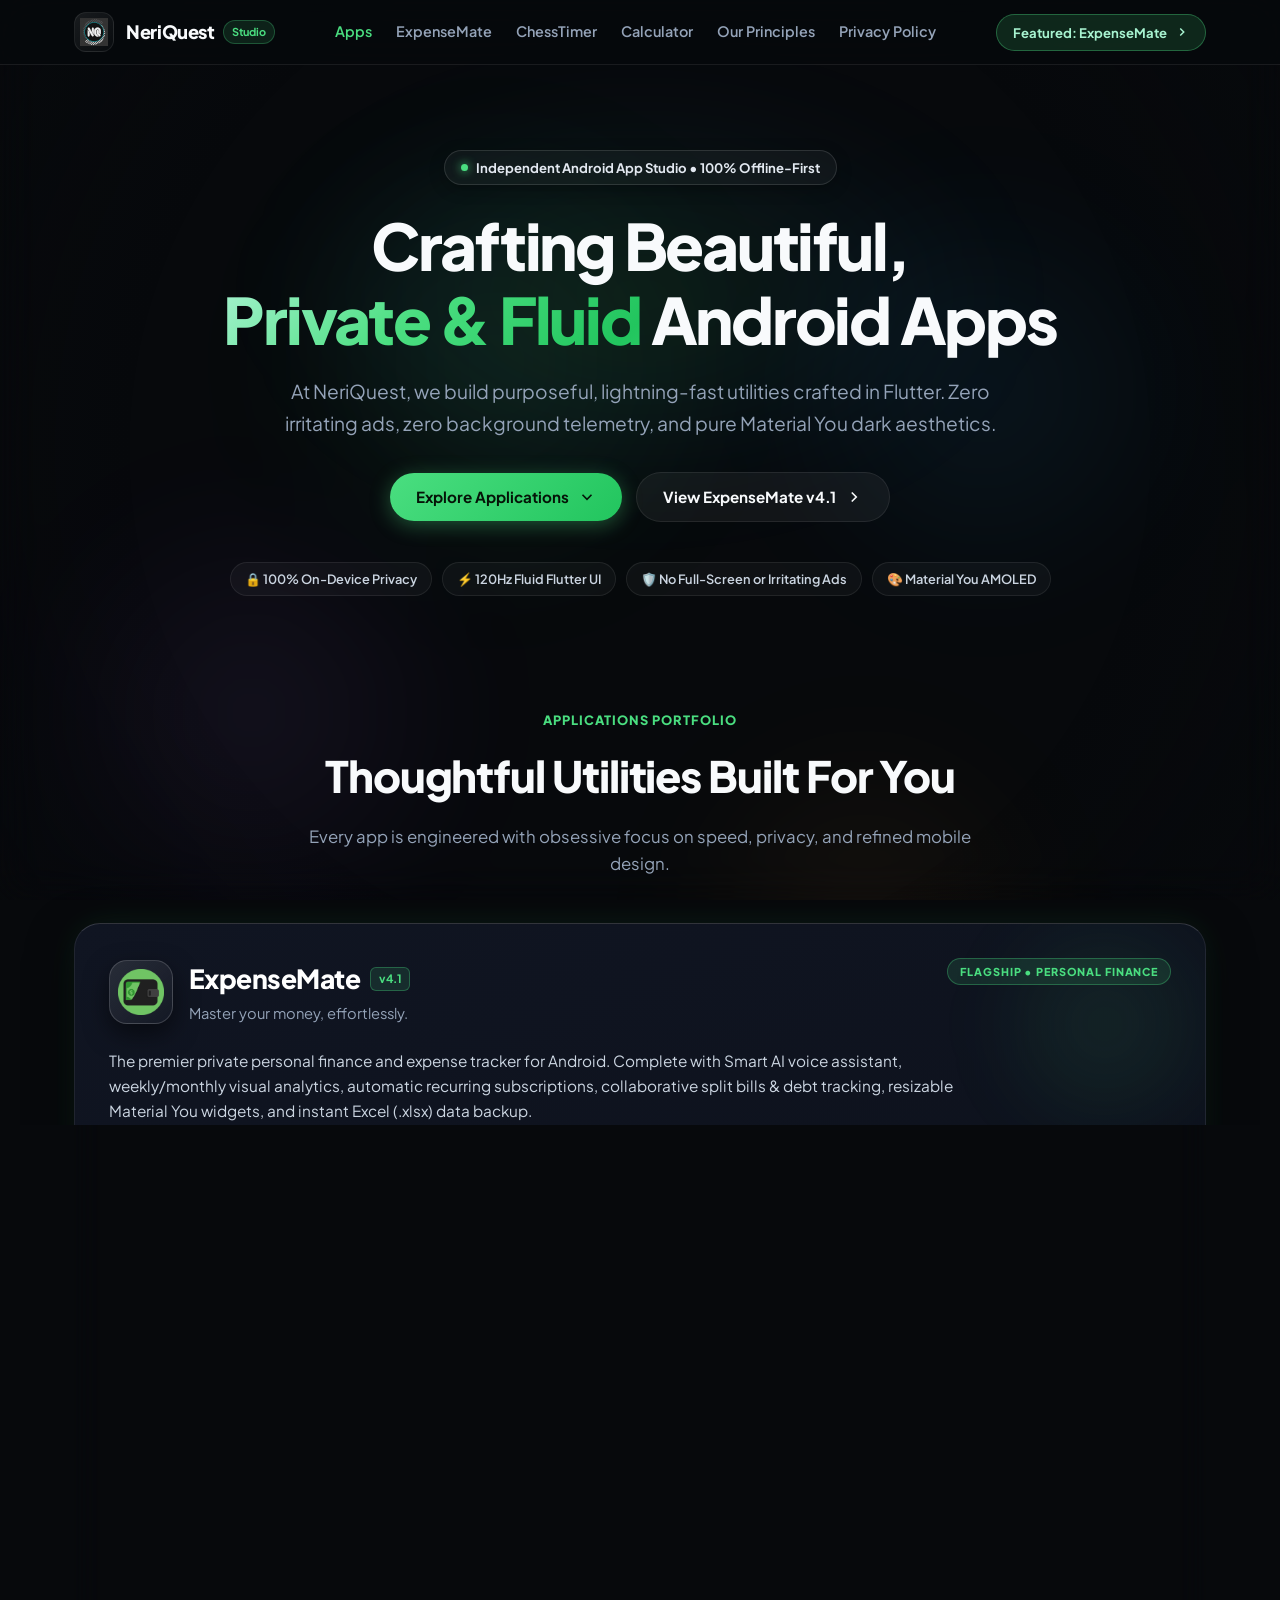
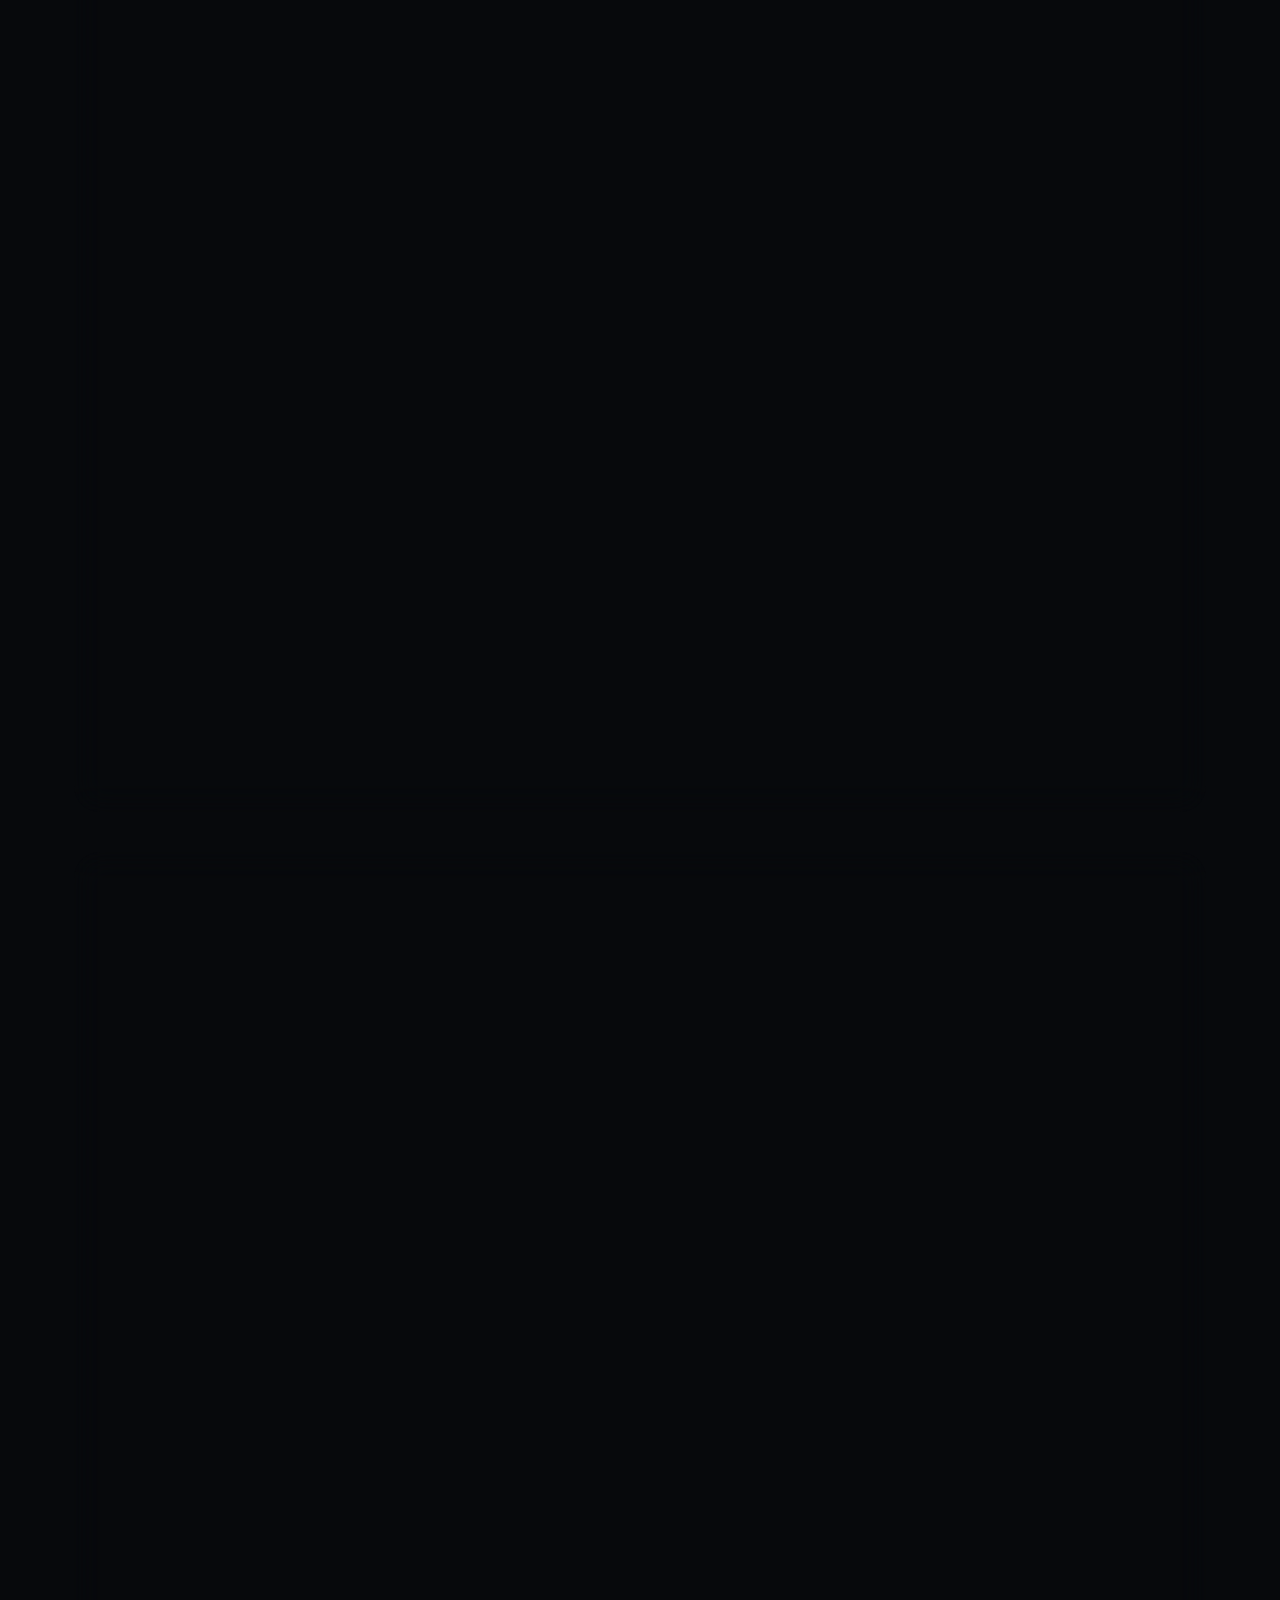
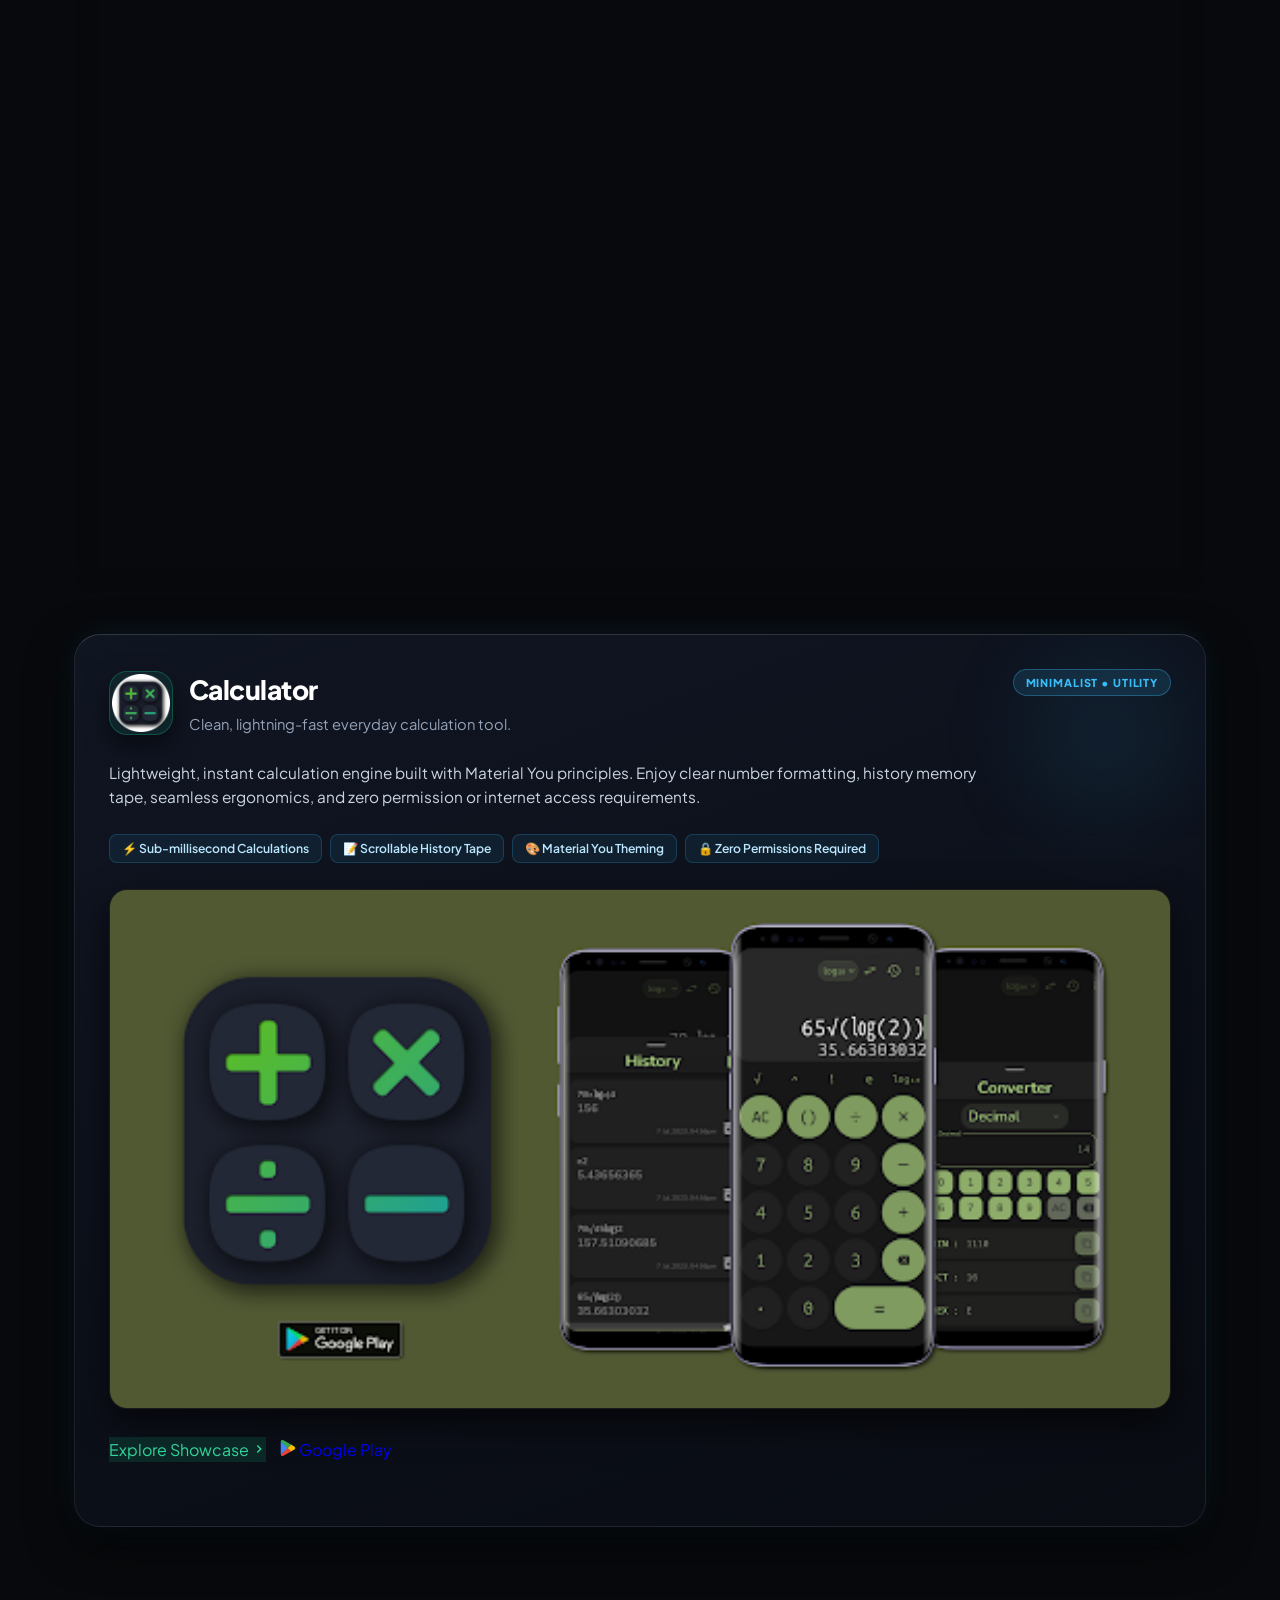
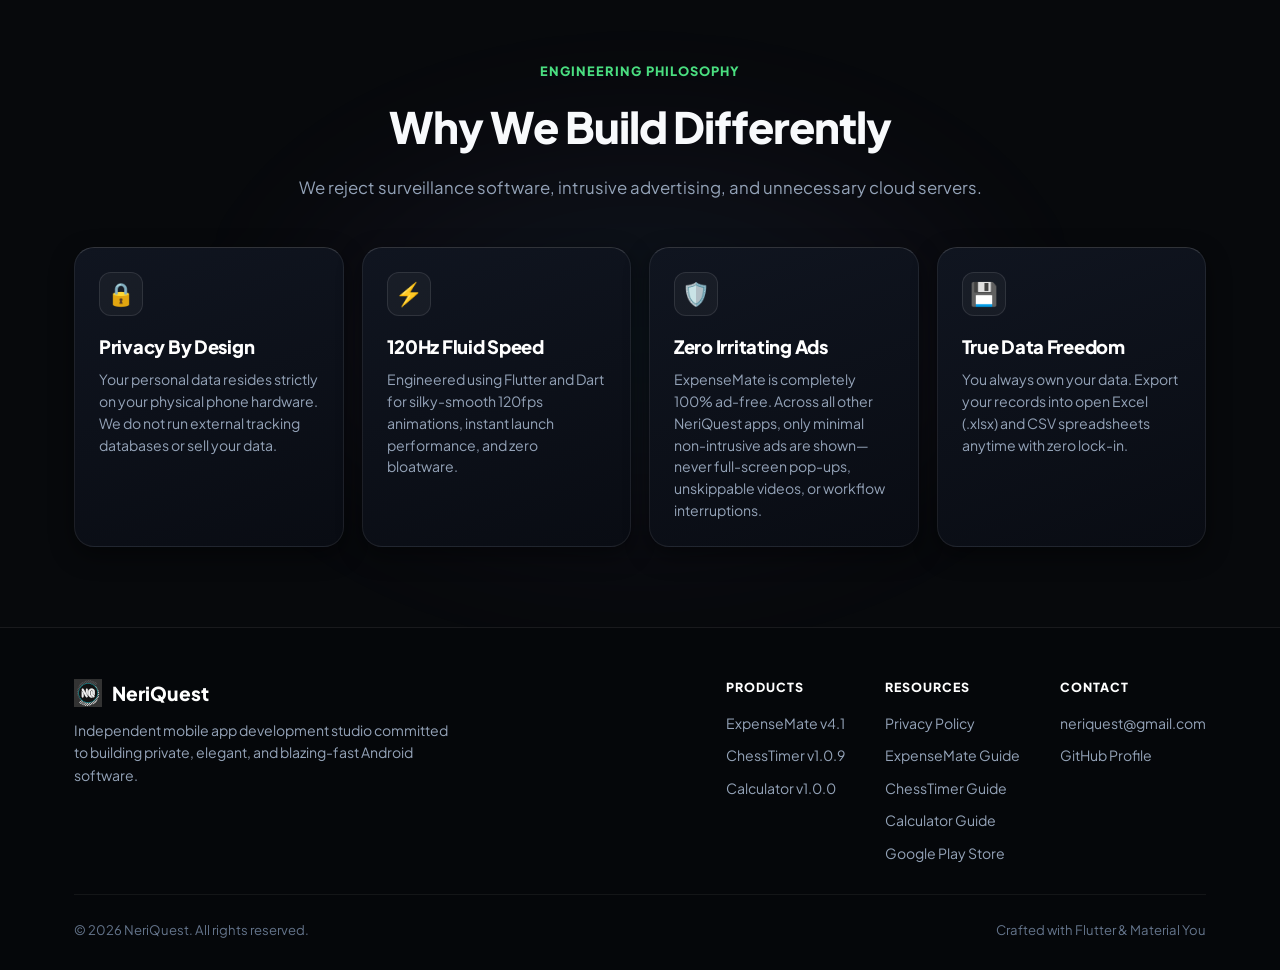
==== index.html @ 48b766af "Add 'How It Started' origin story section with aesthetic hand-drawn scribbles and integrate updated " ====
<!DOCTYPE html>
<html lang="en">
<head>
  <meta charset="UTF-8">
  <meta name="viewport" content="width=device-width, initial-scale=1.0, maximum-scale=5.0, viewport-fit=cover">
  <title>NeriQuest - Crafting Beautiful, Private & Fast Android Apps</title>
  <meta name="description" content="NeriQuest is an independent Android studio creating modern, offline-first, tracker-free utility applications like ExpenseMate and ChessTimer.">
  <link rel="preconnect" href="https://fonts.googleapis.com">
  <link rel="preconnect" href="https://fonts.gstatic.com" crossorigin>
  <link href="https://fonts.googleapis.com/css2?family=Plus+Jakarta+Sans:wght@400;500;600;700;800;900&family=JetBrains+Mono:wght@400;500;600&display=swap" rel="stylesheet">
  <link rel="stylesheet" href="style.css">
  <link rel="icon" type="image/png" href="images/neriquest/logo.png">
</head>
<body>

  <!-- Floating Blurred Frosted Ambient Aurora Glows (Atmospheric Halo System) -->
  <div class="ambient-glow-wrapper" aria-hidden="true">
    <div class="ambient-glow glow-1" id="glowOrb1"></div>
    <div class="ambient-glow glow-2" id="glowOrb2"></div>
    <div class="ambient-glow glow-3" id="glowOrb3"></div>
    <div class="ambient-glow glow-4" id="glowOrb4"></div>
    <!-- Frosted Glass Diffuser Overlay -->
    <div class="ambient-frosted-diffuser"></div>
  </div>

  <!-- Modern Sticky Glass Navbar -->
  <header class="navbar">
    <div class="container nav-container">
      <a href="./" class="brand" title="NeriQuest Home">
        <div class="nav-logo-box">
          <img src="images/neriquest/logo.png" alt="NeriQuest Logo" class="nav-logo">
        </div>
        <div class="brand-info">
          <span class="brand-name">NeriQuest</span>
          <span class="brand-badge">Studio</span>
        </div>
      </a>

      <nav class="nav-links">
        <a href="#apps" class="active">Apps</a>
        <a href="expensemate/">ExpenseMate</a>
        <a href="chesstimer/">ChessTimer</a>
        <a href="calculator/">Calculator</a>
        <a href="#philosophy">Our Principles</a>
        <a href="privacypolicy/">Privacy Policy</a>
      </nav>

      <a href="expensemate/" class="btn-topbar-cta" title="Explore Flagship ExpenseMate">
        <span>Featured: ExpenseMate</span>
        <svg width="14" height="14" viewBox="0 0 24 24" fill="none" stroke="currentColor" stroke-width="2.5"><path d="m9 18 6-6-6-6"/></svg>
      </a>
    </div>
  </header>

  <!-- Hero Section -->
  <main>
    <section class="hero-section">
      <div class="container hero-content">
        <div class="hero-badge">
          <span class="badge-dot"></span>
          <span>Independent Android App Studio • 100% Offline-First</span>
        </div>

        <h1 class="hero-title">
          Crafting Beautiful, <br>
          <span class="gradient-text">Private &amp; Fluid</span> Android Apps
        </h1>

        <p class="hero-subtitle">
          At NeriQuest, we build purposeful, lightning-fast utilities crafted in Flutter. Zero irritating ads, zero background telemetry, and pure Material You dark aesthetics.
        </p>

        <div class="hero-actions">
          <a href="#apps" class="btn btn-primary">
            <span>Explore Applications</span>
            <svg width="18" height="18" viewBox="0 0 24 24" fill="none" stroke="currentColor" stroke-width="2.2"><path d="m6 9 6 6 6-6"/></svg>
          </a>
          <a href="expensemate/" class="btn btn-secondary">
            <span>View ExpenseMate v4.1</span>
            <svg width="18" height="18" viewBox="0 0 24 24" fill="none" stroke="currentColor" stroke-width="2.2"><path d="m9 18 6-6-6-6"/></svg>
          </a>
        </div>

        <div class="hero-chips">
          <span class="hero-chip-item">🔒 100% On-Device Privacy</span>
          <span class="hero-chip-item">⚡ 120Hz Fluid Flutter UI</span>
          <span class="hero-chip-item">🛡️ No Full-Screen or Irritating Ads</span>
          <span class="hero-chip-item">🎨 Material You AMOLED</span>
        </div>
      </div>
    </section>

    <!-- Apps Showcase Section -->
    <section class="apps-section" id="apps">
      <div class="container">
        <div class="section-header">
          <span class="section-tag">Applications Portfolio</span>
          <h2>Thoughtful Utilities Built For You</h2>
          <p>Every app is engineered with obsessive focus on speed, privacy, and refined mobile design.</p>
        </div>

        <div class="apps-grid">

          <!-- 1. ExpenseMate (Flagship App) -->
          <article class="app-card" data-theme="emerald">
            <div class="app-card-glow" aria-hidden="true"></div>

            <div class="app-card-header">
              <div class="app-brand-lockup">
                <div class="app-icon-wrap">
                  <img src="images/expensemate/logo/finalexpensemateRound.png" alt="ExpenseMate Icon" class="app-icon">
                </div>
                <div class="app-title-group">
                  <h3>
                    ExpenseMate
                    <span class="app-version-badge">v4.1</span>
                  </h3>
                  <p class="app-tagline">Master your money, effortlessly.</p>
                </div>
              </div>
              <span class="app-tag-pill">FLAGSHIP • PERSONAL FINANCE</span>
            </div>

            <p class="app-desc">
              The premier private personal finance and expense tracker for Android. Complete with Smart AI voice assistant, weekly/monthly visual analytics, automatic recurring subscriptions, collaborative split bills &amp; debt tracking, resizable Material You widgets, and instant Excel (.xlsx) data backup.
            </p>

            <div class="app-feature-chips">
              <span class="app-feature-chip">⚡ Instant 3s Logging</span>
              <span class="app-feature-chip">📊 Deep Pie &amp; Trend Analytics</span>
              <span class="app-feature-chip">🎯 Monthly Budget Intelligence</span>
              <span class="app-feature-chip">🔄 Auto-Repeat Subscriptions</span>
              <span class="app-feature-chip">👥 Split Bills &amp; Debts</span>
              <span class="app-feature-chip">📱 Home Screen Widgets</span>
              <span class="app-feature-chip">🔒 Biometric Security</span>
              <span class="app-feature-chip">💾 100% Offline Excel Backup</span>
            </div>

            <div class="app-actions">
              <a href="expensemate/" class="btn-card-primary">
                <span>View ExpenseMate Showcase</span>
                <svg width="16" height="16" viewBox="0 0 24 24" fill="none" stroke="currentColor" stroke-width="2.5"><path d="m9 18 6-6-6-6"/></svg>
              </a>

              <a href="https://play.google.com/store/apps/details?id=neriquest.expensemate" target="_blank" rel="noopener noreferrer" class="btn-card-store" title="Get ExpenseMate on Google Play">
                <svg width="18" height="18" viewBox="0 0 466 512" aria-hidden="true">
                  <path fill="#EA4335" d="M199.9 237.8 1.4 470.17c7.22 24.57 30.16 41.81 55.8 41.81 11.16 0 20.93-2.79 29.3-8.37l244.16-139.46L199.9 237.8z"/>
                  <path fill="#FBBC04" d="m433.91 205.1-104.65-60-111.61 110.22 113.01 108.83 104.64-58.6c18.14-9.77 30.7-29.3 30.7-50.23-1.4-20.93-13.95-40.46-32.09-50.22z"/>
                  <path fill="#34A853" d="M199.42 273.45 329.27 145.1 87.9 8.37C79.53 2.79 68.36 0 57.2 0 30.7 0 6.98 18.14 1.4 41.86l198.02 231.59z"/>
                  <path fill="#4285F4" d="M1.39 41.86C0 46.04 0 51.63 0 57.2v397.64c0 5.57 0 9.76 1.4 15.34l216.27-214.86L1.39 41.86z"/>
                </svg>
                <span>Google Play</span>
              </a>
            </div>

            <!-- Banner Showcase -->
            <div class="app-banner-wrap">
              <a href="expensemate/" class="app-banner-frame" title="Click to view ExpenseMate details">
                <img src="images/expensemate/logo/banner.png" srcset="images/expensemate/logo/banner_small.png 1024w, images/expensemate/logo/banner.png 2048w" sizes="(max-width: 768px) 100vw, 1200px" alt="ExpenseMate Overview Banner - Track, Budget, Grow" class="app-banner-img" loading="lazy" width="2048" height="1000">
              </a>
            </div>

            <!-- Horizontal Screenshot Carousel Strip -->
            <div class="screenshots-strip-wrap">
              <div class="screenshots-strip-label">
                <svg width="14" height="14" viewBox="0 0 24 24" fill="none" stroke="currentColor" stroke-width="2"><rect width="18" height="18" x="3" y="3" rx="2"/><path d="m9 9 6 6m0-6-6 6"/></svg>
                <span>In-App Screenshots (Swipe or Scroll horizontally)</span>
              </div>
              <div class="screenshots-scroll-track">
                <div class="screenshot-thumb-frame"><img src="images/expensemate/mockup/1_home.png" alt="ExpenseMate Home Page" title="1. Home Page" class="screenshot-thumb-img" loading="lazy"></div>
                <div class="screenshot-thumb-frame"><img src="images/expensemate/mockup/2_add.png" alt="ExpenseMate Add Page" title="2. Add Page" class="screenshot-thumb-img" loading="lazy"></div>
                <div class="screenshot-thumb-frame"><img src="images/expensemate/mockup/3_stats.png" alt="ExpenseMate Pie Chart" title="3. Pie Chart" class="screenshot-thumb-img" loading="lazy"></div>
                <div class="screenshot-thumb-frame"><img src="images/expensemate/mockup/4_calender.png" alt="ExpenseMate Calendar Expense" title="4. Calendar Expense" class="screenshot-thumb-img" loading="lazy"></div>
                <div class="screenshot-thumb-frame"><img src="images/expensemate/mockup/5_budget.png" alt="ExpenseMate Budget" title="5. Budget" class="screenshot-thumb-img" loading="lazy"></div>
                <div class="screenshot-thumb-frame"><img src="images/expensemate/mockup/6_account.png" alt="ExpenseMate All Account Dashboard" title="6. All Account Dashboard" class="screenshot-thumb-img" loading="lazy"></div>
                <div class="screenshot-thumb-frame"><img src="images/expensemate/mockup/7_friends.png" alt="ExpenseMate Split with Friends" title="7. Split with Friends" class="screenshot-thumb-img" loading="lazy"></div>
                <div class="screenshot-thumb-frame"><img src="images/expensemate/mockup/8_reccuring.png" alt="ExpenseMate Recurring, Trash, Settings Page" title="8. Recurring, Trash, Settings Page" class="screenshot-thumb-img" loading="lazy"></div>
              </div>
            </div>

            <!-- How It Started Origin Story Teaser Link -->
            <div class="origin-story-teaser">
              <a href="expensemate/#origin-story" class="origin-story-link" title="Explore how ExpenseMate started from raw paper wireframes">
                <span class="origin-sparkle">✦</span>
                <span class="origin-tag-text"><strong>How It Started:</strong> From 4:20 AM notes & paper sketches to 120Hz Flutter</span>
                <span class="origin-arrow-icon">→</span>
              </a>
            </div>
          </article>

          <!-- 2. ChessTimer -->
          <article class="app-card" data-theme="amber">
            <div class="app-card-glow" aria-hidden="true"></div>

            <div class="app-card-header">
              <div class="app-brand-lockup">
                <div class="app-icon-wrap" style="background: rgba(245, 158, 11, 0.1); border-color: rgba(245, 158, 11, 0.3); overflow: hidden; padding: 2px;">
                  <img src="images/chesstimer/chessLogo.png" alt="ChessTimer Icon" style="width: 100%; height: 100%; object-fit: cover; border-radius: 12px;">
                </div>
                <div class="app-title-group">
                  <h3>ChessTimer</h3>
                  <p class="app-tagline">Tournament-grade digital chess clock.</p>
                </div>
              </div>
              <span class="app-tag-pill">TOURNAMENT READY • UTILITY</span>
            </div>

            <p class="app-desc">
              A distraction-free, precision chess clock designed for blitz, rapid, classical, and custom games. Features Fischer, Bronstein, and simple delay increment modes, high-contrast AMOLED numbers for sunlit outdoor play, tactile haptic feedback, and pure zero-ad battery efficiency.
            </p>

            <div class="app-feature-chips">
              <span class="app-feature-chip">♟️ Blitz, Bullet &amp; Classical</span>
              <span class="app-feature-chip">⚡ Fischer &amp; Bronstein Delays</span>
              <span class="app-feature-chip">🌙 Battery-Saver Pure AMOLED</span>
              <span class="app-feature-chip">🔔 Tactile Sound &amp; Haptic Pulse</span>
              <span class="app-feature-chip">🛡️ Non-Intrusive • No Full-Screen Interruptions</span>
            </div>

            <div class="app-banner-wrap">
              <div class="app-banner-frame">
                <img src="images/chesstimer/chessTimer_banner.png" alt="ChessTimer Banner" class="app-banner-img" loading="lazy">
              </div>
            </div>

            <!-- Horizontal Screenshot Carousel Strip -->
            <div class="screenshots-strip-wrap">
              <div class="screenshots-strip-label">
                <svg width="14" height="14" viewBox="0 0 24 24" fill="none" stroke="currentColor" stroke-width="2"><rect width="18" height="18" x="3" y="3" rx="2"/></svg>
                <span>Game Screenshots</span>
              </div>
              <div class="screenshots-scroll-track">
                <div class="screenshot-thumb-frame"><img src="images/chesstimer/chessSS1.png" alt="ChessTimer Clock Face" class="screenshot-thumb-img" loading="lazy"></div>
                <div class="screenshot-thumb-frame"><img src="images/chesstimer/chessSS2.png" alt="ChessTimer Time Controls" class="screenshot-thumb-img" loading="lazy"></div>
                <div class="screenshot-thumb-frame"><img src="images/chesstimer/chessSS3.png" alt="ChessTimer Delay Modes" class="screenshot-thumb-img" loading="lazy"></div>
                <div class="screenshot-thumb-frame"><img src="images/chesstimer/chessSS4.png" alt="ChessTimer Game In Progress" class="screenshot-thumb-img" loading="lazy"></div>
                <div class="screenshot-thumb-frame"><img src="images/chesstimer/chessSS5.png" alt="ChessTimer AMOLED Mode" class="screenshot-thumb-img" loading="lazy"></div>
                <div class="screenshot-thumb-frame"><img src="images/chesstimer/chessSS6.png" alt="ChessTimer Settings" class="screenshot-thumb-img" loading="lazy"></div>
                <div class="screenshot-thumb-frame"><img src="images/chesstimer/chessSS7.png" alt="ChessTimer Preset Selection" class="screenshot-thumb-img" loading="lazy"></div>
              </div>
            </div>

            <div class="app-actions" style="margin-top: 1.75rem; display: flex; gap: 0.85rem; flex-wrap: wrap;">
              <a href="chesstimer/" class="btn-store" style="background: rgba(245, 158, 11, 0.15); border-color: rgba(245, 158, 11, 0.4); color: #fbbf24;" title="Explore ChessTimer Interactive Showcase">
                <span>Explore Showcase</span>
                <svg width="14" height="14" viewBox="0 0 24 24" fill="none" stroke="currentColor" stroke-width="2.5"><path d="m9 18 6-6-6-6"/></svg>
              </a>
              <a href="https://play.google.com/store/apps/details?id=neriquest.chesstimer" target="_blank" rel="noopener noreferrer" class="btn-store" title="Get ChessTimer on Google Play">
                <svg width="16" height="16" viewBox="0 0 466 512" fill="currentColor"><path fill="#EA4335" d="M199.9 237.8 1.4 470.17c7.22 24.57 30.16 41.81 55.8 41.81 11.16 0 20.93-2.79 29.3-8.37l244.16-139.46L199.9 237.8z"/><path fill="#FBBC04" d="m433.91 205.1-104.65-60-111.61 110.22 113.01 108.83 104.64-58.6c18.14-9.77 30.7-29.3 30.7-50.23-1.4-20.93-13.95-40.46-32.09-50.22z"/><path fill="#34A853" d="M199.42 273.45 329.27 145.1 87.9 8.37C79.53 2.79 68.36 0 57.2 0 30.7 0 6.98 18.14 1.4 41.86l198.02 231.59z"/><path fill="#4285F4" d="M1.39 41.86C0 46.04 0 51.63 0 57.2v397.64c0 5.57 0 9.76 1.4 15.34l216.27-214.86L1.39 41.86z"/></svg>
                <span>Google Play</span>
              </a>
            </div>
          </article>

          <!-- 3. Calculator -->
          <article class="app-card" data-theme="cyan">
            <div class="app-card-glow" aria-hidden="true"></div>

            <div class="app-card-header">
              <div class="app-brand-lockup">
                <div class="app-icon-wrap" style="background: rgba(16, 185, 129, 0.1); border-color: rgba(16, 185, 129, 0.3); overflow: hidden; padding: 2px;">
                  <img src="images/calculator/calcLogo.png" alt="Calculator Icon" style="width: 100%; height: 100%; object-fit: cover; border-radius: 12px;">
                </div>
                <div class="app-title-group">
                  <h3>Calculator</h3>
                  <p class="app-tagline">Clean, lightning-fast everyday calculation tool.</p>
                </div>
              </div>
              <span class="app-tag-pill">MINIMALIST • UTILITY</span>
            </div>

            <p class="app-desc">
              Lightweight, instant calculation engine built with Material You principles. Enjoy clear number formatting, history memory tape, seamless ergonomics, and zero permission or internet access requirements.
            </p>

            <div class="app-feature-chips">
              <span class="app-feature-chip">⚡ Sub-millisecond Calculations</span>
              <span class="app-feature-chip">📝 Scrollable History Tape</span>
              <span class="app-feature-chip">🎨 Material You Theming</span>
              <span class="app-feature-chip">🔒 Zero Permissions Required</span>
            </div>

            <div class="app-banner-wrap">
              <div class="app-banner-frame">
                <img src="images/calculator/calculator_banner.png" alt="Calculator App Banner" class="app-banner-img" loading="lazy">
              </div>
            </div>

            <div class="app-actions" style="margin-top: 1.75rem; display: flex; gap: 0.85rem; flex-wrap: wrap;">
              <a href="calculator/" class="btn-store" style="background: rgba(16, 185, 129, 0.15); border-color: rgba(16, 185, 129, 0.4); color: #34d399;" title="Explore Calculator Interactive Showcase">
                <span>Explore Showcase</span>
                <svg width="14" height="14" viewBox="0 0 24 24" fill="none" stroke="currentColor" stroke-width="2.5"><path d="m9 18 6-6-6-6"/></svg>
              </a>
              <a href="https://play.google.com/store/apps/details?id=neriquest.calculator" target="_blank" rel="noopener noreferrer" class="btn-store" title="Get Calculator on Google Play">
                <svg width="16" height="16" viewBox="0 0 466 512" fill="currentColor"><path fill="#EA4335" d="M199.9 237.8 1.4 470.17c7.22 24.57 30.16 41.81 55.8 41.81 11.16 0 20.93-2.79 29.3-8.37l244.16-139.46L199.9 237.8z"/><path fill="#FBBC04" d="m433.91 205.1-104.65-60-111.61 110.22 113.01 108.83 104.64-58.6c18.14-9.77 30.7-29.3 30.7-50.23-1.4-20.93-13.95-40.46-32.09-50.22z"/><path fill="#34A853" d="M199.42 273.45 329.27 145.1 87.9 8.37C79.53 2.79 68.36 0 57.2 0 30.7 0 6.98 18.14 1.4 41.86l198.02 231.59z"/><path fill="#4285F4" d="M1.39 41.86C0 46.04 0 51.63 0 57.2v397.64c0 5.57 0 9.76 1.4 15.34l216.27-214.86L1.39 41.86z"/></svg>
                <span>Google Play</span>
              </a>
            </div>
          </article>

        </div>
      </div>
    </section>

    <!-- Studio Philosophy & Engineering Principles -->
    <section class="philosophy-section" id="philosophy">
      <div class="container">
        <div class="section-header">
          <span class="section-tag">Engineering Philosophy</span>
          <h2>Why We Build Differently</h2>
          <p>We reject surveillance software, intrusive advertising, and unnecessary cloud servers.</p>
        </div>

        <div class="philosophy-grid">
          <div class="philosophy-card">
            <div class="philosophy-icon-box">🔒</div>
            <h3>Privacy By Design</h3>
            <p>Your personal data resides strictly on your physical phone hardware. We do not run external tracking databases or sell your data.</p>
          </div>

          <div class="philosophy-card">
            <div class="philosophy-icon-box">⚡</div>
            <h3>120Hz Fluid Speed</h3>
            <p>Engineered using Flutter and Dart for silky-smooth 120fps animations, instant launch performance, and zero bloatware.</p>
          </div>

          <div class="philosophy-card">
            <div class="philosophy-icon-box">🛡️</div>
            <h3>Zero Irritating Ads</h3>
            <p>ExpenseMate is completely 100% ad-free. Across all other NeriQuest apps, only minimal non-intrusive ads are shown—never full-screen pop-ups, unskippable videos, or workflow interruptions.</p>
          </div>

          <div class="philosophy-card">
            <div class="philosophy-icon-box">💾</div>
            <h3>True Data Freedom</h3>
            <p>You always own your data. Export your records into open Excel (.xlsx) and CSV spreadsheets anytime with zero lock-in.</p>
          </div>
        </div>
      </div>
    </section>
  </main>

  <!-- Modern Glassmorphic Footer -->
  <footer class="footer">
    <div class="container">
      <div class="footer-grid">
        <div class="footer-brand-col">
          <div class="footer-brand-title">
            <img src="images/neriquest/logo.png" alt="NeriQuest Logo" style="width: 28px; height: 28px; object-fit: contain;">
            <span>NeriQuest</span>
          </div>
          <p class="footer-desc">
            Independent mobile app development studio committed to building private, elegant, and blazing-fast Android software.
          </p>
        </div>

        <div class="footer-nav-col">
          <div class="footer-links-group">
            <span class="footer-group-title">Products</span>
            <a href="expensemate/">ExpenseMate v4.1</a>
            <a href="chesstimer/">ChessTimer v1.0.9</a>
            <a href="calculator/">Calculator v1.0.0</a>
          </div>

          <div class="footer-links-group">
            <span class="footer-group-title">Resources</span>
            <a href="privacypolicy/">Privacy Policy</a>
            <a href="expensemate/#userguide">ExpenseMate Guide</a>
            <a href="chesstimer/#userguide">ChessTimer Guide</a>
            <a href="calculator/#userguide">Calculator Guide</a>
            <a href="https://play.google.com/store/apps/details?id=neriquest.expensemate" target="_blank" rel="noopener noreferrer">Google Play Store</a>
          </div>

          <div class="footer-links-group">
            <span class="footer-group-title">Contact</span>
            <a href="mailto:neriquest@gmail.com">neriquest@gmail.com</a>
            <a href="https://github.com/NeriQuest" target="_blank" rel="noopener noreferrer">GitHub Profile</a>
          </div>
        </div>
      </div>

      <div class="footer-bottom">
        <span>&copy; 2026 NeriQuest. All rights reserved.</span>
        <span>Crafted with Flutter &amp; Material You</span>
      </div>
    </div>
  </footer>

  <script src="app.js"></script>
</body>
</html>
---- style.css ----
/* ==========================================================================
   NeriQuest Studio - Modern Android Dark Theme Stylesheet
   Crafted with Material You, Glassmorphism & Atmospheric Ambient Lighting
   ========================================================================== */

:root {
  --font-family: 'Plus Jakarta Sans', -apple-system, BlinkMacSystemFont, 'Segoe UI', Roboto, sans-serif;
  --font-mono: 'JetBrains Mono', monospace;

  /* AMOLED Pure Dark Palette */
  --bg-amoled: #07090c;
  --bg-surface: #0c1017;
  --bg-card: #101522;
  --bg-card-hover: #151c2d;
  --border-color: rgba(255, 255, 255, 0.08);
  --border-highlight: rgba(255, 255, 255, 0.16);

  /* Typography */
  --text-main: #f8fafc;
  --text-muted: #94a3b8;
  --text-dim: #64748b;

  /* Thematic Accent Palette */
  --accent-green: #81c784;
  --accent-green-bright: #4ade80;
  --accent-cyan: #38bdf8;
  --accent-purple: #c084fc;
  --accent-amber: #fbbf24;
  --accent-coral: #fb923c;
  --accent-teal: #2dd4bf;

  --radius-sm: 8px;
  --radius-md: 16px;
  --radius-lg: 24px;
  --radius-pill: 999px;

  --transition-fast: 0.18s ease;
  --transition-smooth: 0.3s cubic-bezier(0.16, 1, 0.3, 1);
}

* {
  box-sizing: border-box;
  margin: 0;
  padding: 0;
  -webkit-tap-highlight-color: transparent !important;
}

html {
  scroll-behavior: smooth;
  font-family: var(--font-family);
  background-color: var(--bg-amoled);
  color: var(--text-main);
  line-height: 1.6;
  -webkit-text-size-adjust: 100%;
}

body {
  overflow-x: hidden;
  min-height: 100vh;
  display: flex;
  flex-direction: column;
  position: relative;
  background-color: var(--bg-amoled);
}

/* Interactive elements: disable browser tap-highlight & accidental selection */
a, button, [role="button"], .btn {
  -webkit-tap-highlight-color: transparent !important;
  -webkit-touch-callout: none;
  text-decoration: none;
}

:focus {
  outline: none;
}

:focus-visible {
  outline: 2px solid var(--accent-green-bright);
  outline-offset: 3px;
  border-radius: inherit;
}

.btn:active, .btn-store:active, .btn-cta:active {
  transform: scale(0.96) !important;
  transition: transform 0.12s cubic-bezier(0.4, 0, 0.2, 1);
}

/* ==========================================================================
   Ambient Floating Blurred Frosted Color Glows (Dark Theme Halo System)
   ========================================================================== */
.ambient-glow-wrapper {
  position: fixed;
  top: 0;
  left: 0;
  width: 100vw;
  height: 100vh;
  overflow: hidden;
  pointer-events: none;
  z-index: 0;
}

.ambient-frosted-diffuser {
  position: absolute;
  inset: 0;
  backdrop-filter: blur(20px);
  -webkit-backdrop-filter: blur(20px);
  background: radial-gradient(circle at 50% 50%, transparent 65%, rgba(7, 9, 12, 0.3) 100%);
  pointer-events: none;
  z-index: 1;
}

/* Dynamic Continuous Hue-Shifting Keyframes (Evolving Ambient Aurora Spectrum) */
@keyframes ambientHueShift1 {
  0% {
    filter: blur(55px) hue-rotate(0deg);
  }
  50% {
    filter: blur(66px) hue-rotate(180deg);
  }
  100% {
    filter: blur(55px) hue-rotate(360deg);
  }
}

@keyframes ambientHueShift2 {
  0% {
    filter: blur(58px) hue-rotate(0deg);
  }
  50% {
    filter: blur(48px) hue-rotate(-180deg);
  }
  100% {
    filter: blur(58px) hue-rotate(-360deg);
  }
}

@keyframes ambientHueShift3 {
  0% {
    filter: blur(55px) hue-rotate(45deg);
  }
  50% {
    filter: blur(65px) hue-rotate(225deg);
  }
  100% {
    filter: blur(55px) hue-rotate(405deg);
  }
}

@keyframes ambientHueShift4 {
  0% {
    filter: blur(60px) hue-rotate(-30deg);
  }
  50% {
    filter: blur(50px) hue-rotate(150deg);
  }
  100% {
    filter: blur(60px) hue-rotate(330deg);
  }
}

.ambient-glow {
  position: absolute;
  border-radius: 50%;
  pointer-events: none;
  filter: blur(55px);
  opacity: 0.52;
  will-change: transform, filter;
}

/* Glow 1: Continuous Morphing Emerald / Cyan / Violet / Amber */
.glow-1 {
  top: 4%;
  left: 10%;
  width: 520px;
  height: 520px;
  background: radial-gradient(circle, rgba(74, 222, 128, 0.18) 0%, rgba(34, 197, 94, 0.08) 42%, transparent 70%);
  animation: ambientHueShift1 20s linear infinite;
}

/* Glow 2: Continuous Morphing Sky Cyan / Deep Indigo / Coral */
.glow-2 {
  top: 32%;
  right: 6%;
  width: 480px;
  height: 480px;
  background: radial-gradient(circle, rgba(56, 189, 248, 0.16) 0%, rgba(14, 165, 233, 0.07) 42%, transparent 70%);
  animation: ambientHueShift2 26s linear infinite;
}

/* Glow 3: Continuous Morphing Lavender Violet / Rose / Emerald */
.glow-3 {
  bottom: 10%;
  left: 8%;
  width: 520px;
  height: 520px;
  background: radial-gradient(circle, rgba(192, 132, 252, 0.16) 0%, rgba(168, 85, 247, 0.06) 42%, transparent 70%);
  animation: ambientHueShift3 24s linear infinite;
}

/* Glow 4: Continuous Morphing Warm Amber / Magenta / Teal */
.glow-4 {
  top: 60%;
  left: 42%;
  width: 460px;
  height: 460px;
  background: radial-gradient(circle, rgba(251, 146, 60, 0.14) 0%, rgba(245, 158, 11, 0.05) 42%, transparent 70%);
  animation: ambientHueShift4 30s linear infinite;
}

.container {
  width: 100%;
  max-width: 1180px;
  margin: 0 auto;
  padding: 0 24px;
  position: relative;
  z-index: 1;
}

/* ==========================================================================
   Navigation Bar
   ========================================================================== */
.navbar {
  position: sticky;
  top: 0;
  z-index: 100;
  backdrop-filter: blur(20px);
  -webkit-backdrop-filter: blur(20px);
  background: rgba(7, 9, 12, 0.84);
  border-bottom: 1px solid var(--border-color);
  padding: 12px 0;
}

.nav-container {
  display: flex;
  align-items: center;
  justify-content: space-between;
}

.brand {
  display: flex;
  align-items: center;
  gap: 12px;
  color: var(--text-main);
}

.nav-logo-box {
  width: 40px;
  height: 40px;
  border-radius: 12px;
  background: linear-gradient(135deg, rgba(255, 255, 255, 0.08), rgba(255, 255, 255, 0.02));
  border: 1px solid var(--border-color);
  display: flex;
  align-items: center;
  justify-content: center;
  padding: 5px;
}

.nav-logo {
  width: 100%;
  height: 100%;
  object-fit: contain;
}

.brand-info {
  display: flex;
  align-items: center;
  gap: 8px;
}

.brand-name {
  font-weight: 800;
  font-size: 1.15rem;
  letter-spacing: -0.02em;
}

.brand-badge {
  font-size: 0.68rem;
  color: var(--accent-green-bright);
  background: rgba(74, 222, 128, 0.12);
  border: 1px solid rgba(74, 222, 128, 0.28);
  padding: 2px 8px;
  border-radius: var(--radius-pill);
  font-weight: 700;
}

.nav-links {
  display: flex;
  align-items: center;
  gap: 24px;
}

.nav-links a {
  color: var(--text-muted);
  font-size: 0.9rem;
  font-weight: 600;
  transition: color var(--transition-fast);
}

.nav-links a:hover {
  color: #fff;
}

.nav-links a.active {
  color: var(--accent-green-bright);
}

.btn-topbar-cta {
  display: inline-flex;
  align-items: center;
  gap: 8px;
  background: rgba(74, 222, 128, 0.14);
  color: #a7f3d0;
  border: 1px solid rgba(74, 222, 128, 0.35);
  padding: 7px 16px;
  border-radius: var(--radius-pill);
  font-size: 0.82rem;
  font-weight: 700;
  transition: all var(--transition-fast);
}

.btn-topbar-cta:hover {
  background: var(--accent-green-bright);
  color: #051408;
  border-color: var(--accent-green-bright);
  box-shadow: 0 4px 18px rgba(74, 222, 128, 0.35);
}

/* ==========================================================================
   Hero Section
   ========================================================================== */
.hero-section {
  position: relative;
  padding: 85px 0 60px;
  text-align: center;
}

.hero-section::before {
  content: '';
  position: absolute;
  top: 5%;
  left: 50%;
  transform: translateX(-50%);
  width: 720px;
  height: 400px;
  border-radius: 50%;
  background: radial-gradient(ellipse at center, rgba(74, 222, 128, 0.10) 0%, rgba(56, 189, 248, 0.04) 50%, transparent 75%);
  filter: blur(48px);
  pointer-events: none;
  z-index: 0;
}

.hero-badge {
  display: inline-flex;
  align-items: center;
  gap: 8px;
  background: rgba(255, 255, 255, 0.04);
  border: 1px solid rgba(255, 255, 255, 0.12);
  padding: 6px 16px;
  border-radius: var(--radius-pill);
  font-size: 0.82rem;
  font-weight: 700;
  color: #e2e8f0;
  margin-bottom: 24px;
  box-shadow: 0 4px 15px rgba(0, 0, 0, 0.3);
}

.badge-dot {
  width: 7px;
  height: 7px;
  background: var(--accent-green-bright);
  border-radius: 50%;
  box-shadow: 0 0 10px var(--accent-green-bright);
}

.hero-title {
  font-size: clamp(2.3rem, 5.5vw, 4rem);
  font-weight: 900;
  line-height: 1.15;
  letter-spacing: -0.035em;
  max-width: 860px;
  margin: 0 auto 20px;
}

.gradient-text {
  background: linear-gradient(135deg, #a7f3d0 0%, #4ade80 25%, #22c55e 50%, #4ade80 75%, #a7f3d0 100%);
  background-size: 200% auto;
  -webkit-background-clip: text;
  -webkit-text-fill-color: transparent;
  animation: textShine 6s linear infinite;
}

@keyframes textShine {
  0% { background-position: 0% 50%; }
  50% { background-position: 100% 50%; }
  100% { background-position: 0% 50%; }
}

.hero-subtitle {
  font-size: clamp(1rem, 2vw, 1.2rem);
  color: var(--text-muted);
  max-width: 720px;
  margin: 0 auto 32px;
  line-height: 1.65;
}

.hero-actions {
  display: flex;
  align-items: center;
  justify-content: center;
  gap: 14px;
  flex-wrap: wrap;
  margin-bottom: 40px;
}

.btn {
  display: inline-flex;
  align-items: center;
  justify-content: center;
  gap: 9px;
  padding: 12px 26px;
  border-radius: var(--radius-pill);
  font-size: 0.95rem;
  font-weight: 700;
  cursor: pointer;
  transition: all var(--transition-fast);
}

.btn-primary {
  background: linear-gradient(135deg, #4ade80 0%, #22c55e 100%);
  color: #051408;
  box-shadow: 0 4px 20px rgba(74, 222, 128, 0.35);
}

.btn-primary:hover {
  transform: translateY(-2px);
  box-shadow: 0 8px 28px rgba(74, 222, 128, 0.5);
}

.btn-secondary {
  background: rgba(255, 255, 255, 0.05);
  color: var(--text-main);
  border: 1px solid var(--border-color);
}

.btn-secondary:hover {
  background: rgba(255, 255, 255, 0.1);
  border-color: rgba(255, 255, 255, 0.2);
  transform: translateY(-2px);
}

/* Hero Chips */
.hero-chips {
  display: flex;
  align-items: center;
  justify-content: center;
  gap: 10px;
  flex-wrap: wrap;
}

.hero-chip-item {
  display: inline-flex;
  align-items: center;
  gap: 7px;
  padding: 6px 14px;
  border-radius: var(--radius-pill);
  background: rgba(255, 255, 255, 0.035);
  border: 1px solid rgba(255, 255, 255, 0.08);
  font-size: 0.8rem;
  font-weight: 600;
  color: #cbd5e1;
}

/* ==========================================================================
   Section Headers
   ========================================================================== */
.section-header {
  text-align: center;
  max-width: 700px;
  margin: 0 auto 45px;
}

.section-tag {
  display: inline-block;
  font-size: 0.8rem;
  font-weight: 800;
  text-transform: uppercase;
  letter-spacing: 0.08em;
  color: var(--accent-green-bright);
  margin-bottom: 10px;
}

.section-header h2 {
  font-size: clamp(1.8rem, 3.8vw, 2.7rem);
  font-weight: 900;
  letter-spacing: -0.025em;
  margin-bottom: 14px;
}

.section-header p {
  color: var(--text-muted);
  font-size: clamp(0.95rem, 2vw, 1.05rem);
  line-height: 1.6;
}

/* ==========================================================================
   Apps Showcase Section
   ========================================================================== */
.apps-section {
  padding: 50px 0 80px;
  position: relative;
}

.apps-grid {
  display: flex;
  flex-direction: column;
  gap: 40px;
}

/* App Showcase Card */
.app-card {
  position: relative;
  background: linear-gradient(160deg, #101522 0%, #090c13 100%);
  border: 1px solid rgba(255, 255, 255, 0.08);
  border-top: 1px solid rgba(255, 255, 255, 0.16);
  border-radius: 26px;
  padding: 34px;
  backdrop-filter: blur(16px);
  -webkit-backdrop-filter: blur(16px);
  box-shadow: 0 16px 45px rgba(0, 0, 0, 0.6), 0 0 35px -8px var(--card-glow, transparent);
  overflow: hidden;
  transition: transform 0.35s cubic-bezier(0.16, 1, 0.3, 1), box-shadow 0.35s ease, border-color 0.35s ease;
}

.app-card:hover {
  transform: translateY(-4px);
  border-color: var(--card-accent-border, rgba(255, 255, 255, 0.22));
  box-shadow: 0 24px 60px rgba(0, 0, 0, 0.75), 0 0 45px -5px var(--card-glow, rgba(74, 222, 128, 0.25));
}

.app-card[data-theme="emerald"] {
  --card-accent: #4ade80;
  --card-accent-bg: rgba(74, 222, 128, 0.12);
  --card-accent-border: rgba(74, 222, 128, 0.32);
  --card-glow: rgba(74, 222, 128, 0.18);
  --card-chip-bg: rgba(74, 222, 128, 0.08);
  --card-chip-border: rgba(74, 222, 128, 0.20);
  --card-chip-color: #bbf7d0;
}

.app-card[data-theme="amber"] {
  --card-accent: #fbbf24;
  --card-accent-bg: rgba(251, 191, 36, 0.12);
  --card-accent-border: rgba(251, 191, 36, 0.32);
  --card-glow: rgba(251, 191, 36, 0.18);
  --card-chip-bg: rgba(251, 191, 36, 0.08);
  --card-chip-border: rgba(251, 191, 36, 0.20);
  --card-chip-color: #fef08a;
}

.app-card[data-theme="cyan"] {
  --card-accent: #38bdf8;
  --card-accent-bg: rgba(56, 189, 248, 0.12);
  --card-accent-border: rgba(56, 189, 248, 0.32);
  --card-glow: rgba(56, 189, 248, 0.18);
  --card-chip-bg: rgba(56, 189, 248, 0.08);
  --card-chip-border: rgba(56, 189, 248, 0.20);
  --card-chip-color: #bae6fd;
}

/* Subtle corner halo behind the card */
.app-card-glow {
  position: absolute;
  top: -30px;
  right: -30px;
  width: 260px;
  height: 260px;
  border-radius: 50%;
  background: radial-gradient(circle, var(--card-glow, rgba(74, 222, 128, 0.18)) 0%, transparent 70%);
  filter: blur(40px);
  opacity: 0.65;
  pointer-events: none;
  transition: opacity 0.35s ease, transform 0.35s ease;
  z-index: 0;
}

.app-card:hover .app-card-glow {
  opacity: 0.95;
  transform: scale(1.15);
}

.app-card-header {
  display: flex;
  justify-content: space-between;
  align-items: flex-start;
  margin-bottom: 24px;
  position: relative;
  z-index: 1;
  flex-wrap: wrap;
  gap: 16px;
}

.app-brand-lockup {
  display: flex;
  align-items: center;
  gap: 16px;
}

.app-icon-wrap {
  width: 64px;
  height: 64px;
  border-radius: 18px;
  background: linear-gradient(135deg, rgba(255, 255, 255, 0.1), rgba(255, 255, 255, 0.02));
  border: 1px solid var(--border-highlight);
  display: flex;
  align-items: center;
  justify-content: center;
  padding: 8px;
  box-shadow: 0 10px 24px rgba(0, 0, 0, 0.5);
}

.app-icon {
  width: 100%;
  height: 100%;
  object-fit: contain;
}

.app-title-group h3 {
  font-size: 1.65rem;
  font-weight: 800;
  letter-spacing: -0.02em;
  color: #fff;
  display: flex;
  align-items: center;
  gap: 10px;
}

.app-version-badge {
  font-size: 0.72rem;
  color: var(--card-accent, #4ade80);
  background: var(--card-accent-bg, rgba(74, 222, 128, 0.12));
  border: 1px solid var(--card-accent-border, rgba(74, 222, 128, 0.3));
  padding: 2px 8px;
  border-radius: 6px;
  font-weight: 700;
}

.app-tagline {
  font-size: 0.92rem;
  color: var(--text-muted);
  margin-top: 2px;
}

.app-tag-pill {
  font-size: 0.68rem;
  font-weight: 800;
  letter-spacing: 0.08em;
  color: var(--card-accent, #4ade80);
  background: var(--card-accent-bg, rgba(74, 222, 128, 0.12));
  border: 1px solid var(--card-accent-border, rgba(74, 222, 128, 0.28));
  padding: 4px 12px;
  border-radius: var(--radius-pill);
}

.app-desc {
  font-size: 0.96rem;
  color: #cbd5e1;
  line-height: 1.6;
  margin-bottom: 24px;
  position: relative;
  z-index: 1;
  max-width: 900px;
}

.app-feature-chips {
  display: flex;
  align-items: center;
  gap: 8px;
  flex-wrap: wrap;
  margin-bottom: 26px;
  position: relative;
  z-index: 1;
}

.app-feature-chip {
  font-size: 0.76rem;
  font-weight: 600;
  color: var(--card-chip-color, #cbd5e1);
  background: var(--card-chip-bg, rgba(255, 255, 255, 0.04));
  border: 1px solid var(--card-chip-border, rgba(255, 255, 255, 0.08));
  padding: 4px 12px;
  border-radius: 8px;
  white-space: nowrap;
  transition: all var(--transition-fast);
}

.app-card:hover .app-feature-chip {
  background: var(--card-accent-bg, rgba(255, 255, 255, 0.08));
  border-color: var(--card-accent-border, rgba(255, 255, 255, 0.16));
  color: #fff;
}

.app-actions {
  display: flex;
  align-items: center;
  gap: 12px;
  flex-wrap: wrap;
  margin-bottom: 30px;
  position: relative;
  z-index: 1;
}

.btn-card-primary {
  display: inline-flex;
  align-items: center;
  gap: 8px;
  background: linear-gradient(135deg, #4ade80 0%, #22c55e 100%);
  color: #051408;
  padding: 10px 22px;
  border-radius: var(--radius-pill);
  font-size: 0.9rem;
  font-weight: 700;
  box-shadow: 0 4px 18px rgba(74, 222, 128, 0.3);
  transition: all var(--transition-fast);
}

.btn-card-primary:hover {
  transform: translateY(-2px);
  box-shadow: 0 8px 24px rgba(74, 222, 128, 0.45);
}

.btn-card-store {
  display: inline-flex;
  align-items: center;
  gap: 8px;
  background: #111722;
  color: #fff;
  border: 1px solid rgba(255, 255, 255, 0.16);
  padding: 9px 18px;
  border-radius: var(--radius-pill);
  font-size: 0.86rem;
  font-weight: 700;
  box-shadow: 0 4px 15px rgba(0, 0, 0, 0.4);
  transition: all var(--transition-fast);
}

.btn-card-store:hover {
  transform: translateY(-2px);
  border-color: var(--card-accent, var(--accent-green));
  box-shadow: 0 6px 20px rgba(0, 0, 0, 0.6);
}

/* Banner Frame */
.app-banner-wrap {
  width: 100%;
  margin-bottom: 24px;
  position: relative;
  z-index: 1;
}

.app-banner-frame {
  width: 100%;
  border-radius: 18px;
  overflow: hidden;
  border: 1px solid rgba(255, 255, 255, 0.1);
  box-shadow: 0 14px 35px rgba(0, 0, 0, 0.6);
  background: #000;
}

.app-banner-img {
  width: 100%;
  height: auto;
  display: block;
  object-fit: cover;
  transition: transform 0.5s ease;
}

.app-card:hover .app-banner-img {
  transform: scale(1.02);
}

/* Screenshot Carousel Strip */
.screenshots-strip-wrap {
  position: relative;
  z-index: 1;
  margin-top: 10px;
}

.screenshots-strip-label {
  font-size: 0.78rem;
  font-weight: 700;
  text-transform: uppercase;
  letter-spacing: 0.08em;
  color: var(--text-dim);
  margin-bottom: 12px;
  display: flex;
  align-items: center;
  gap: 6px;
}

.screenshots-scroll-track {
  display: flex;
  gap: 14px;
  overflow-x: auto;
  padding: 6px 4px 16px;
  scrollbar-width: thin;
  scrollbar-color: rgba(255, 255, 255, 0.2) transparent;
  scroll-snap-type: x mandatory;
  -webkit-overflow-scrolling: touch;
}

.screenshots-scroll-track::-webkit-scrollbar {
  height: 6px;
}

.screenshots-scroll-track::-webkit-scrollbar-track {
  background: rgba(255, 255, 255, 0.03);
  border-radius: 10px;
}

.screenshots-scroll-track::-webkit-scrollbar-thumb {
  background: rgba(255, 255, 255, 0.16);
  border-radius: 10px;
}

.screenshot-thumb-frame {
  flex: 0 0 auto;
  width: 155px;
  border-radius: 14px;
  overflow: hidden;
  border: 1px solid rgba(255, 255, 255, 0.12);
  background: #000;
  box-shadow: 0 8px 20px rgba(0, 0, 0, 0.5);
  transition: transform 0.3s cubic-bezier(0.16, 1, 0.3, 1), border-color 0.3s ease;
  scroll-snap-align: start;
}

.screenshot-thumb-frame:hover {
  transform: translateY(-4px) scale(1.03);
  border-color: var(--card-accent, rgba(74, 222, 128, 0.5));
  box-shadow: 0 12px 28px rgba(0, 0, 0, 0.7);
}

.screenshot-thumb-img {
  width: 100%;
  height: auto;
  display: block;
}

/* ==========================================================================
   Philosophy / Principles Grid
   ========================================================================== */
.philosophy-section {
  padding: 50px 0 80px;
  position: relative;
}

.philosophy-section::before {
  content: '';
  position: absolute;
  top: 15%;
  left: 50%;
  transform: translateX(-50%);
  width: 800px;
  height: 480px;
  border-radius: 50%;
  background: radial-gradient(ellipse at center, rgba(56, 189, 248, 0.07) 0%, rgba(192, 132, 252, 0.04) 50%, transparent 75%);
  filter: blur(60px);
  pointer-events: none;
  z-index: 0;
}

.philosophy-grid {
  display: grid;
  grid-template-columns: repeat(auto-fit, minmax(260px, 1fr));
  gap: 18px;
  position: relative;
  z-index: 1;
}

.philosophy-card {
  position: relative;
  background: linear-gradient(160deg, #101520 0%, #090c13 100%);
  border: 1px solid rgba(255, 255, 255, 0.08);
  border-top: 1px solid rgba(255, 255, 255, 0.16);
  border-radius: 20px;
  padding: 24px;
  backdrop-filter: blur(16px);
  -webkit-backdrop-filter: blur(16px);
  box-shadow: 0 8px 24px rgba(0, 0, 0, 0.45);
  transition: all var(--transition-smooth);
}

.philosophy-card:hover {
  transform: translateY(-4px);
  border-color: rgba(255, 255, 255, 0.2);
  box-shadow: 0 16px 36px rgba(0, 0, 0, 0.7);
}

.philosophy-icon-box {
  width: 44px;
  height: 44px;
  border-radius: 12px;
  background: rgba(255, 255, 255, 0.04);
  border: 1px solid rgba(255, 255, 255, 0.1);
  display: flex;
  align-items: center;
  justify-content: center;
  font-size: 1.4rem;
  margin-bottom: 16px;
}

.philosophy-card h3 {
  font-size: 1.15rem;
  font-weight: 800;
  margin-bottom: 8px;
  color: #fff;
  letter-spacing: -0.015em;
}

.philosophy-card p {
  font-size: 0.88rem;
  color: var(--text-muted);
  line-height: 1.55;
}

/* ==========================================================================
   Footer
   ========================================================================== */
.footer {
  background: #05070a;
  border-top: 1px solid var(--border-color);
  padding: 50px 0 30px;
  position: relative;
  z-index: 1;
  margin-top: auto;
}

.footer-grid {
  display: flex;
  justify-content: space-between;
  align-items: flex-start;
  flex-wrap: wrap;
  gap: 30px;
  padding-bottom: 30px;
  border-bottom: 1px solid rgba(255, 255, 255, 0.06);
}

.footer-brand-col {
  max-width: 380px;
}

.footer-brand-title {
  display: flex;
  align-items: center;
  gap: 10px;
  font-size: 1.2rem;
  font-weight: 900;
  color: #fff;
  margin-bottom: 10px;
}

.footer-desc {
  font-size: 0.88rem;
  color: var(--text-muted);
  line-height: 1.6;
}

.footer-nav-col {
  display: flex;
  gap: 40px;
  flex-wrap: wrap;
}

.footer-links-group {
  display: flex;
  flex-direction: column;
  gap: 10px;
}

.footer-group-title {
  font-size: 0.78rem;
  font-weight: 800;
  text-transform: uppercase;
  letter-spacing: 0.08em;
  color: #fff;
  margin-bottom: 4px;
}

.footer-links-group a {
  font-size: 0.88rem;
  color: var(--text-muted);
  transition: color var(--transition-fast);
}

.footer-links-group a:hover {
  color: var(--accent-green-bright);
}

.footer-bottom {
  padding-top: 24px;
  display: flex;
  justify-content: space-between;
  align-items: center;
  font-size: 0.82rem;
  color: var(--text-dim);
  flex-wrap: wrap;
  gap: 12px;
}

/* ==========================================================================
   Responsive Adaptations
   ========================================================================== */
@media (max-width: 768px) {
  .hero-section {
    padding: 60px 0 40px;
  }

  .hero-title {
    font-size: 2.1rem;
  }

  .nav-links {
    display: none;
  }

  .app-card {
    padding: 22px 18px;
    border-radius: 20px;
  }

  .app-icon-wrap {
    width: 52px;
    height: 52px;
    border-radius: 14px;
  }

  .app-title-group h3 {
    font-size: 1.35rem;
  }

  .screenshot-thumb-frame {
    width: 130px;
  }

  .footer-grid {
    flex-direction: column;
  }

  .footer-bottom {
    flex-direction: column;
    text-align: center;
  }
}


/* ==========================================================================
   ORIGIN STORY TEASER (HOMEPAGE APP CARD)
   ========================================================================== */
.origin-story-teaser {
  margin-top: 18px;
  padding-top: 14px;
  border-top: 1px dashed rgba(255, 255, 255, 0.08);
}

.origin-story-link {
  display: flex;
  align-items: center;
  gap: 10px;
  padding: 10px 16px;
  border-radius: var(--radius-md, 12px);
  background: rgba(74, 222, 128, 0.06);
  border: 1px dashed rgba(74, 222, 128, 0.3);
  color: var(--text-primary, #fff);
  text-decoration: none;
  font-size: 0.85rem;
  transition: all 0.25s ease;
}

.origin-story-link:hover {
  background: rgba(74, 222, 128, 0.12);
  border-color: rgba(74, 222, 128, 0.5);
  box-shadow: 0 0 16px rgba(74, 222, 128, 0.15);
  transform: translateX(3px);
}

.origin-sparkle {
  color: #fbbf24;
  font-size: 1rem;
}

.origin-tag-text {
  flex: 1;
  color: #cbd5e1;
}

.origin-tag-text strong {
  color: #fff;
}

.origin-arrow-icon {
  color: var(--accent-green-bright, #4ade80);
  font-weight: 700;
  transition: transform 0.2s ease;
}

.origin-story-link:hover .origin-arrow-icon {
  transform: translateX(3px);
}
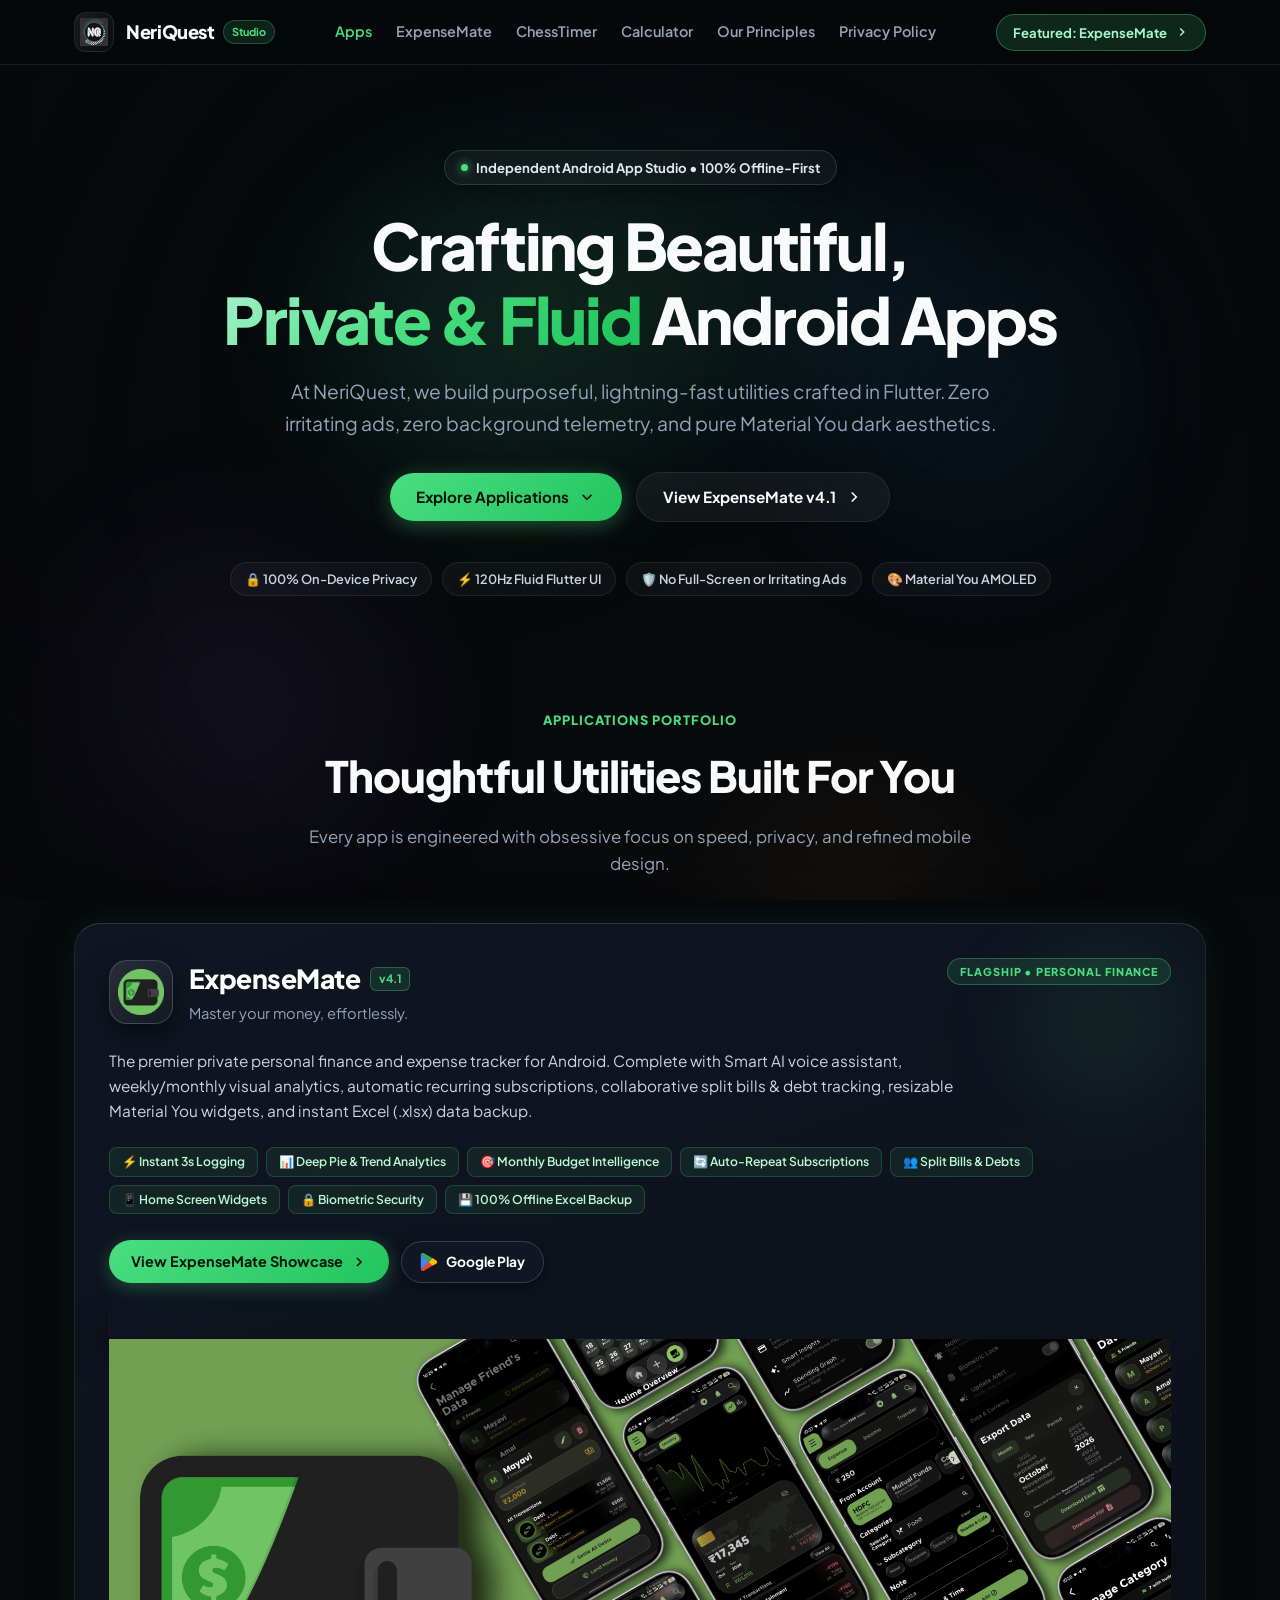
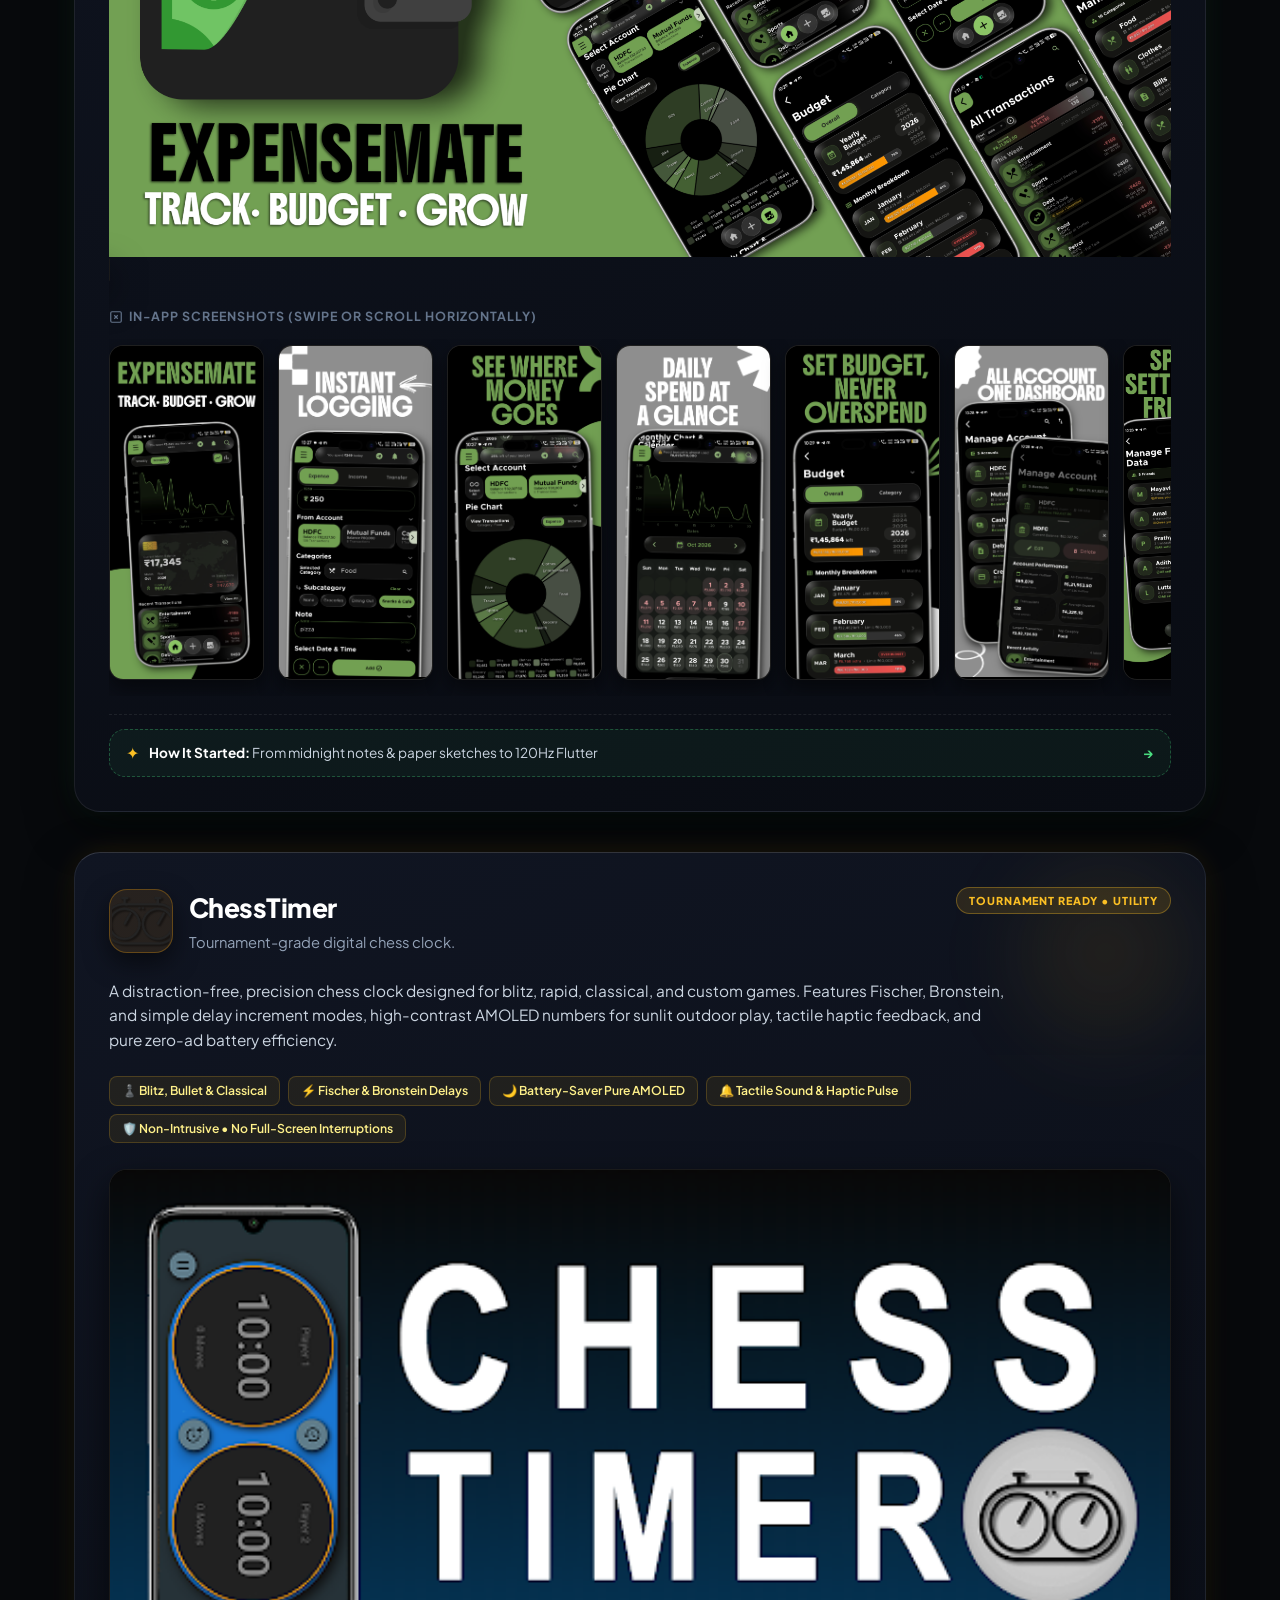
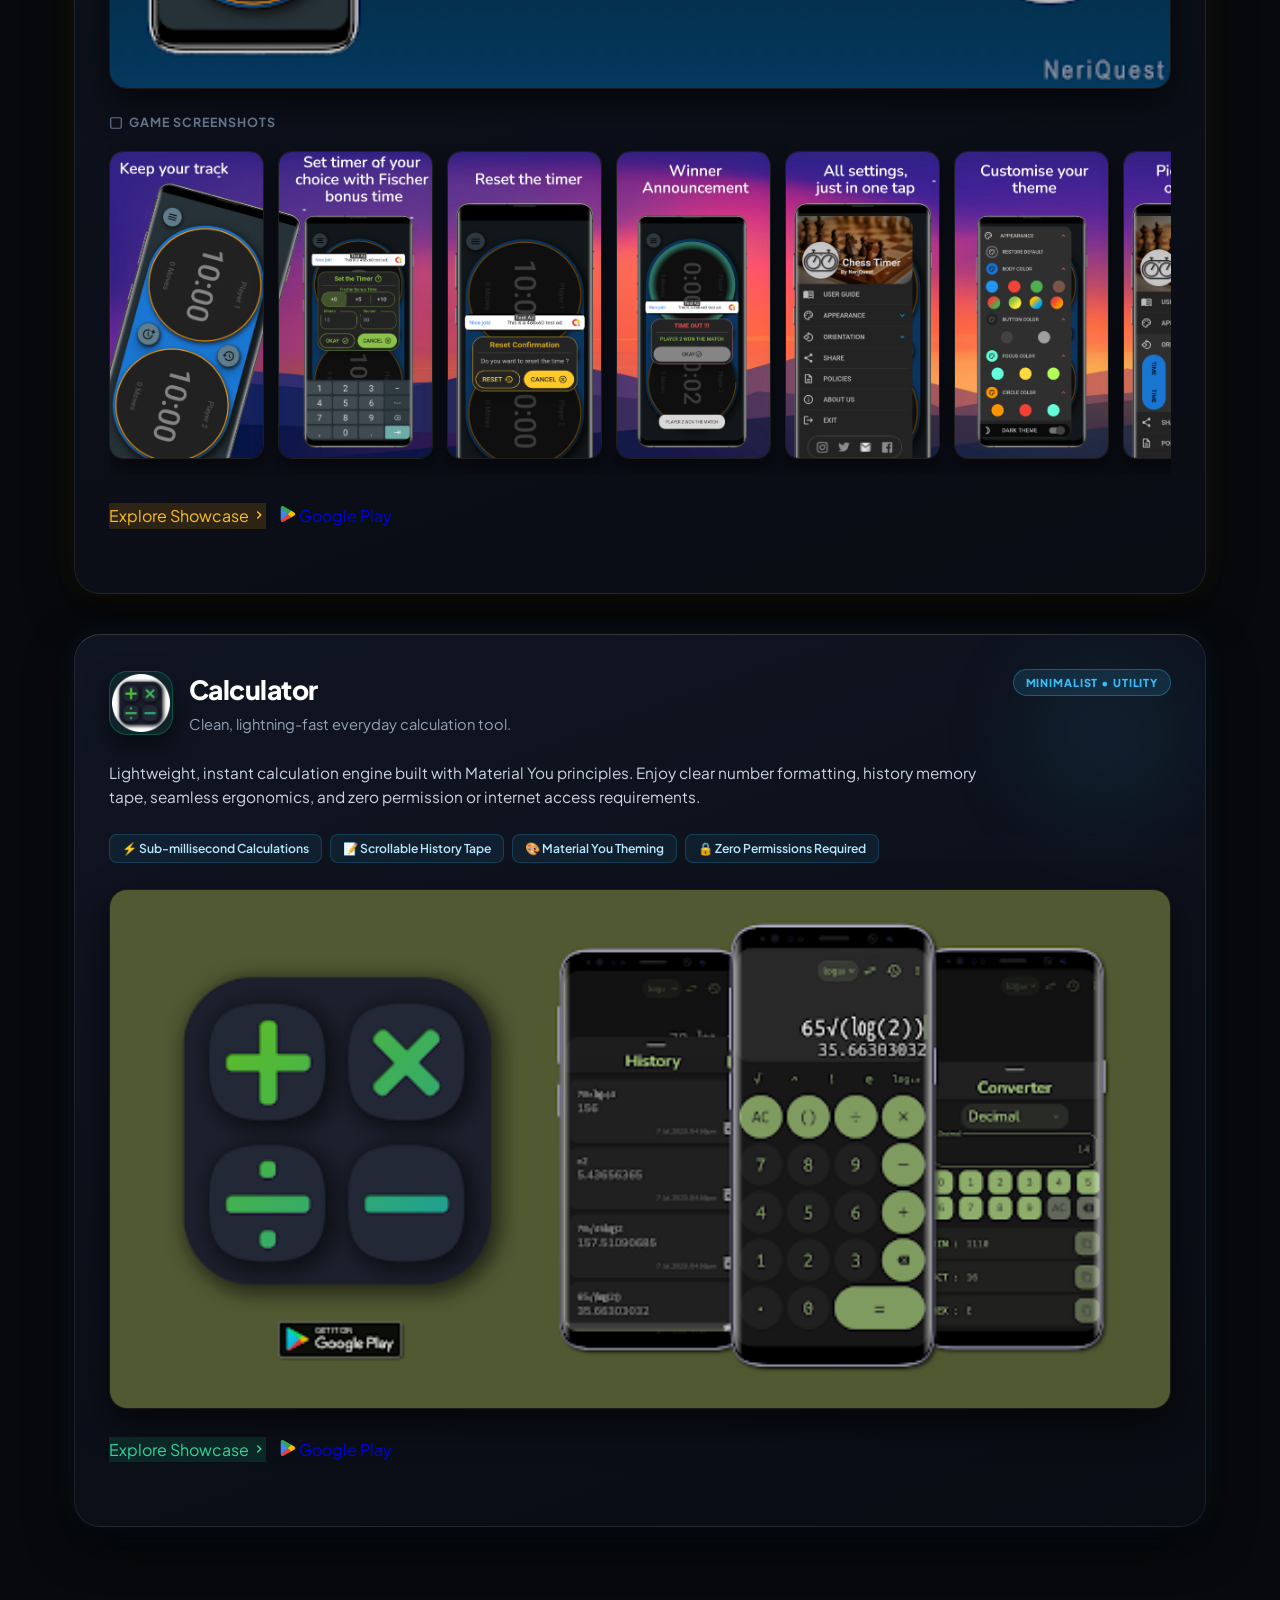
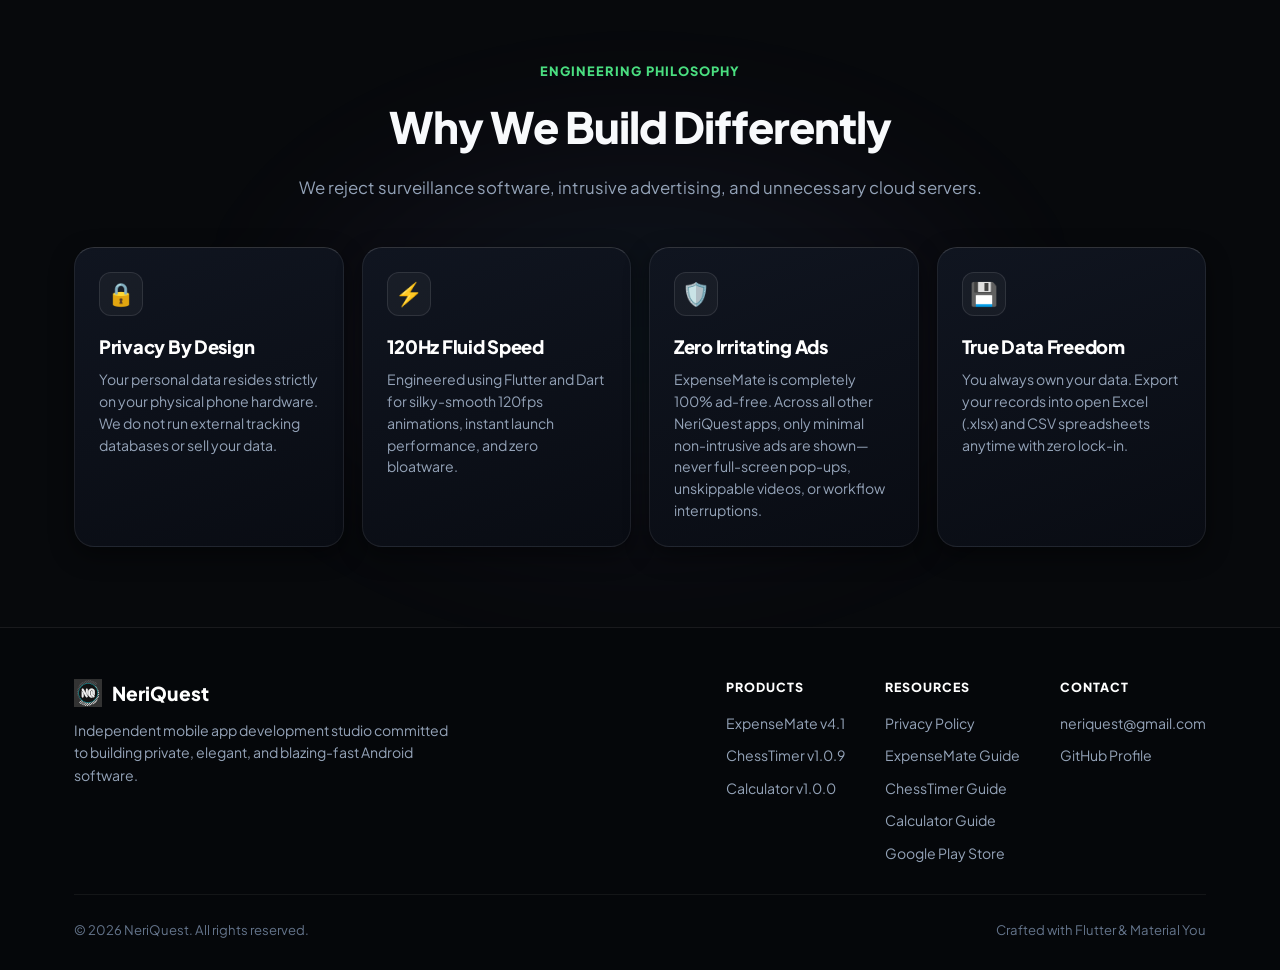
==== commit 70fea9d3: "Restore main story boxes with top sticker badges and replace 4:20 AM with Midnight" ====
--- a/index.html
+++ b/index.html
@@ -182,7 +182,7 @@
             <div class="origin-story-teaser">
               <a href="expensemate/#origin-story" class="origin-story-link" title="Explore how ExpenseMate started from raw paper wireframes">
                 <span class="origin-sparkle">✦</span>
-                <span class="origin-tag-text"><strong>How It Started:</strong> From 4:20 AM notes & paper sketches to 120Hz Flutter</span>
+                <span class="origin-tag-text"><strong>How It Started:</strong> From midnight notes & paper sketches to 120Hz Flutter</span>
                 <span class="origin-arrow-icon">→</span>
               </a>
             </div>
--- a/style.css
+++ b/style.css
@@ -46,6 +46,9 @@
 }
 
 html {
+  overflow-x: hidden;
+  max-width: 100%;
+  width: 100%;
   scroll-behavior: smooth;
   font-family: var(--font-family);
   background-color: var(--bg-amoled);
@@ -56,6 +59,8 @@
 
 body {
   overflow-x: hidden;
+  max-width: 100%;
+  width: 100%;
   min-height: 100vh;
   display: flex;
   flex-direction: column;
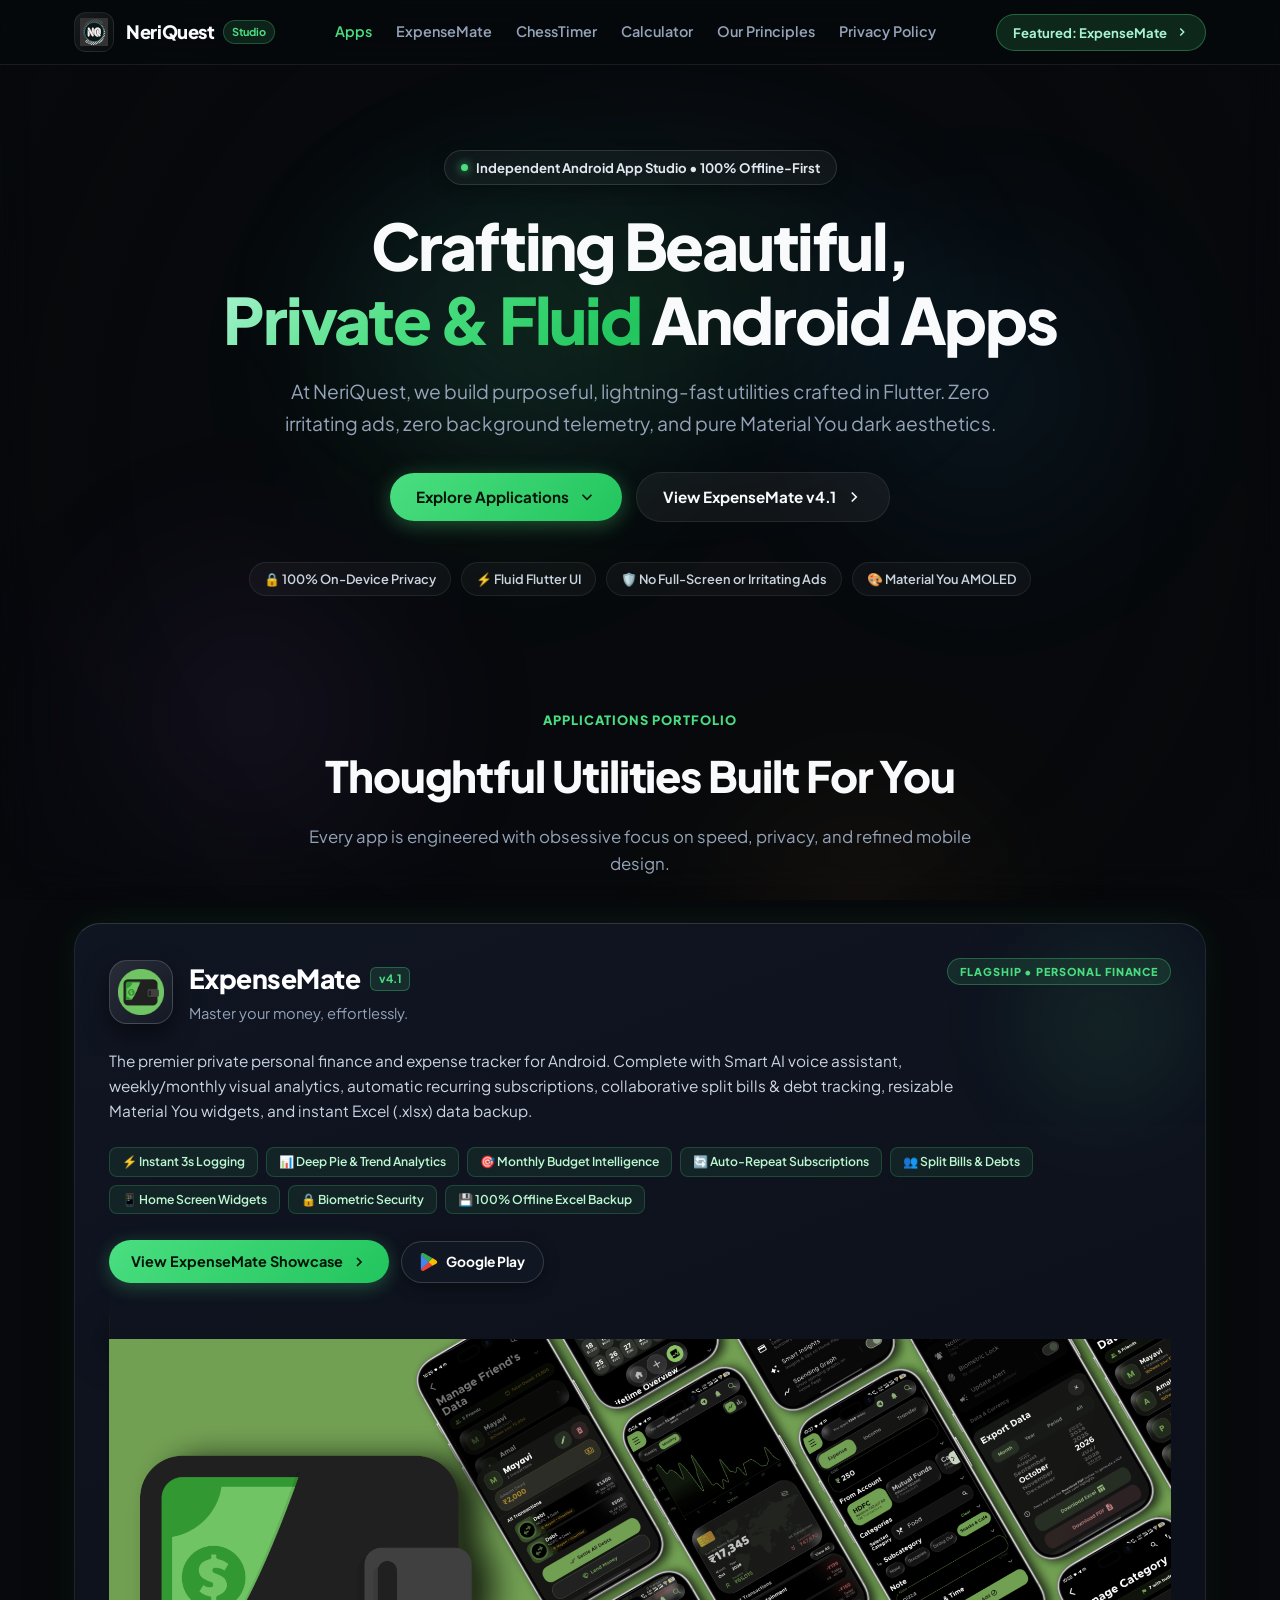
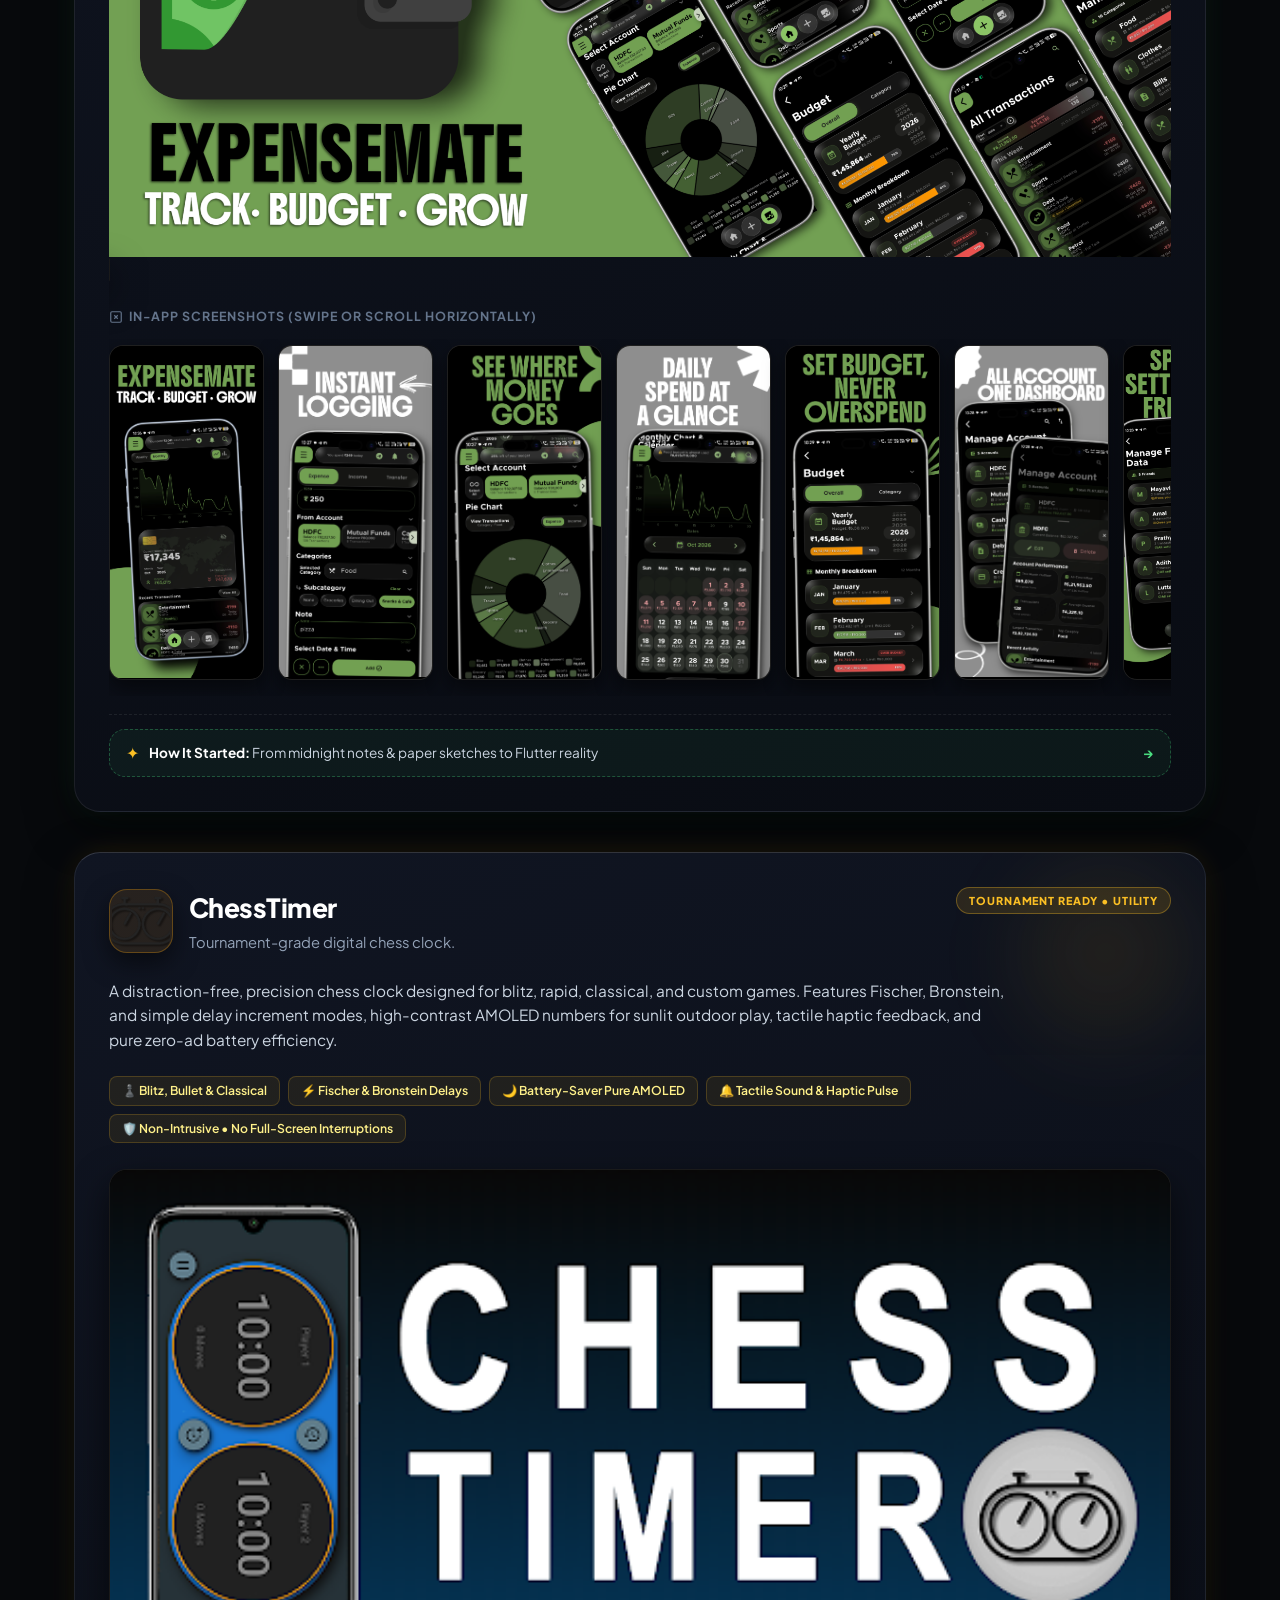
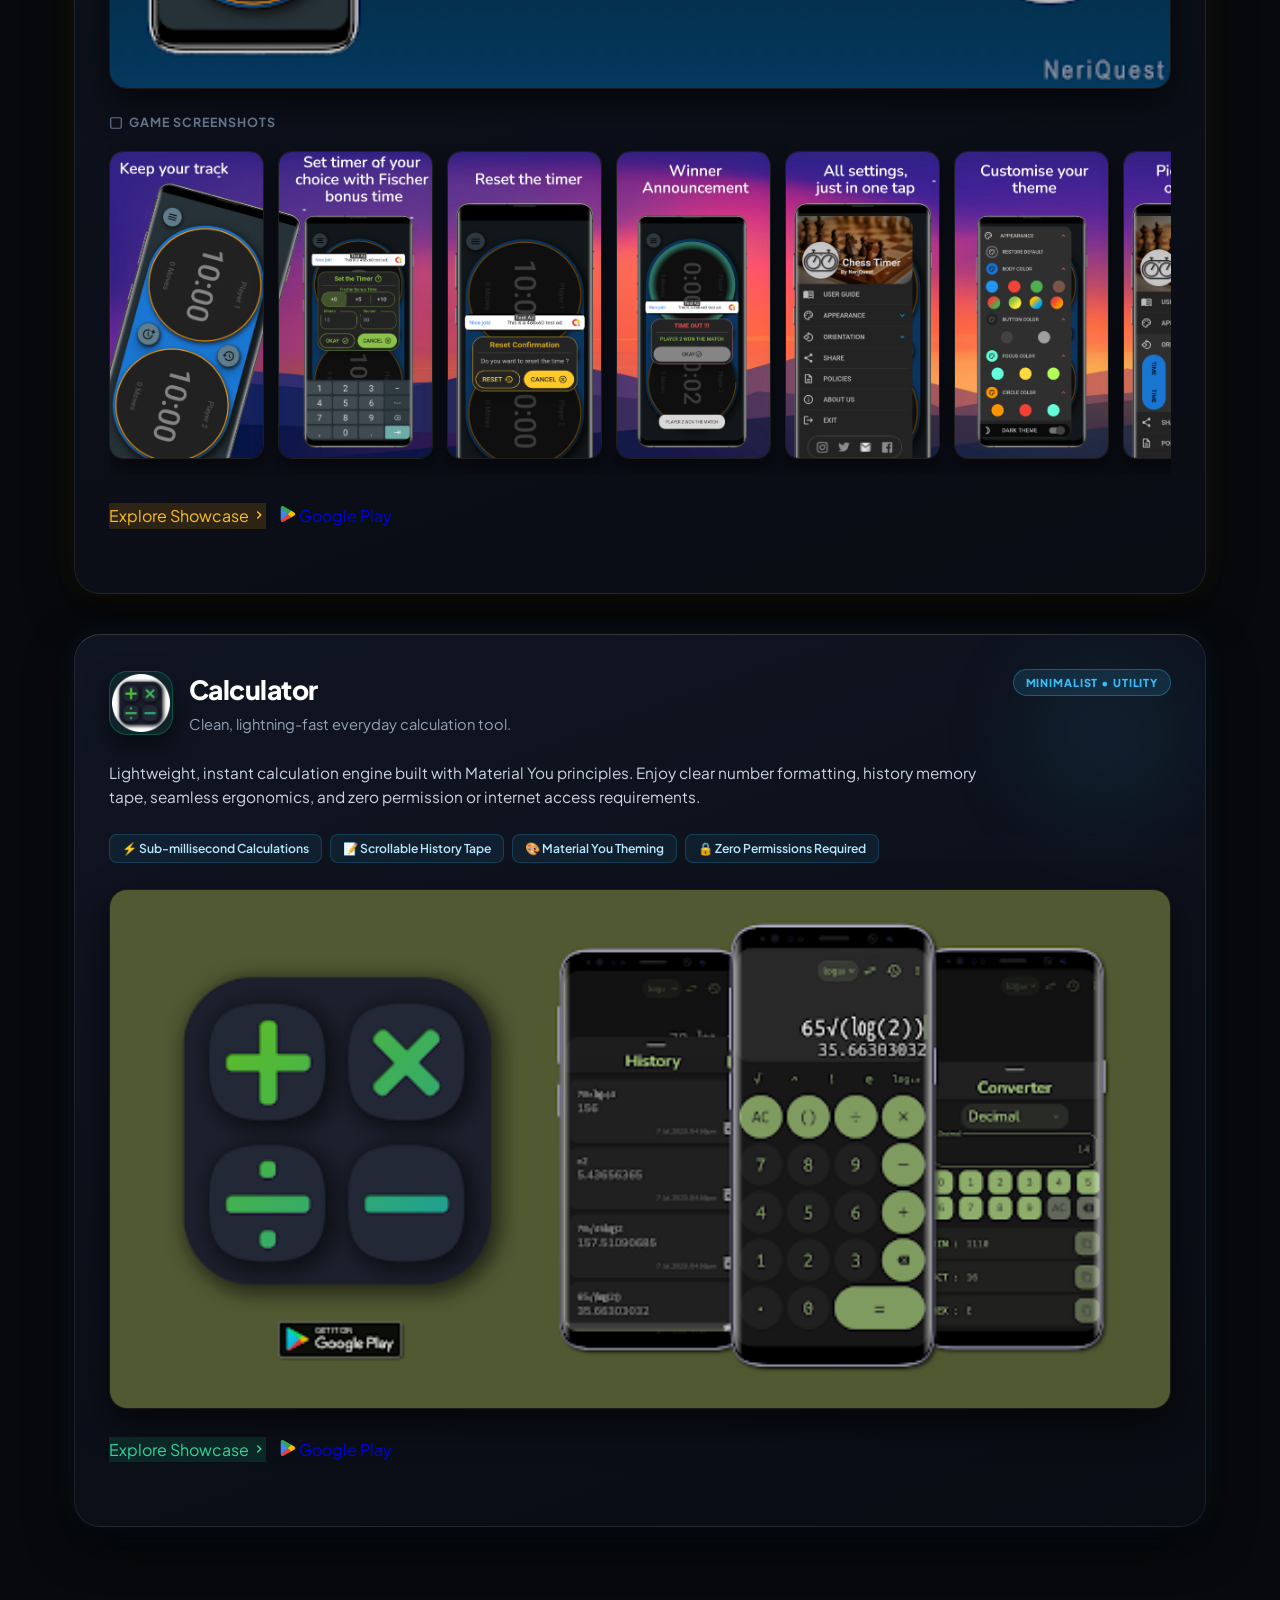
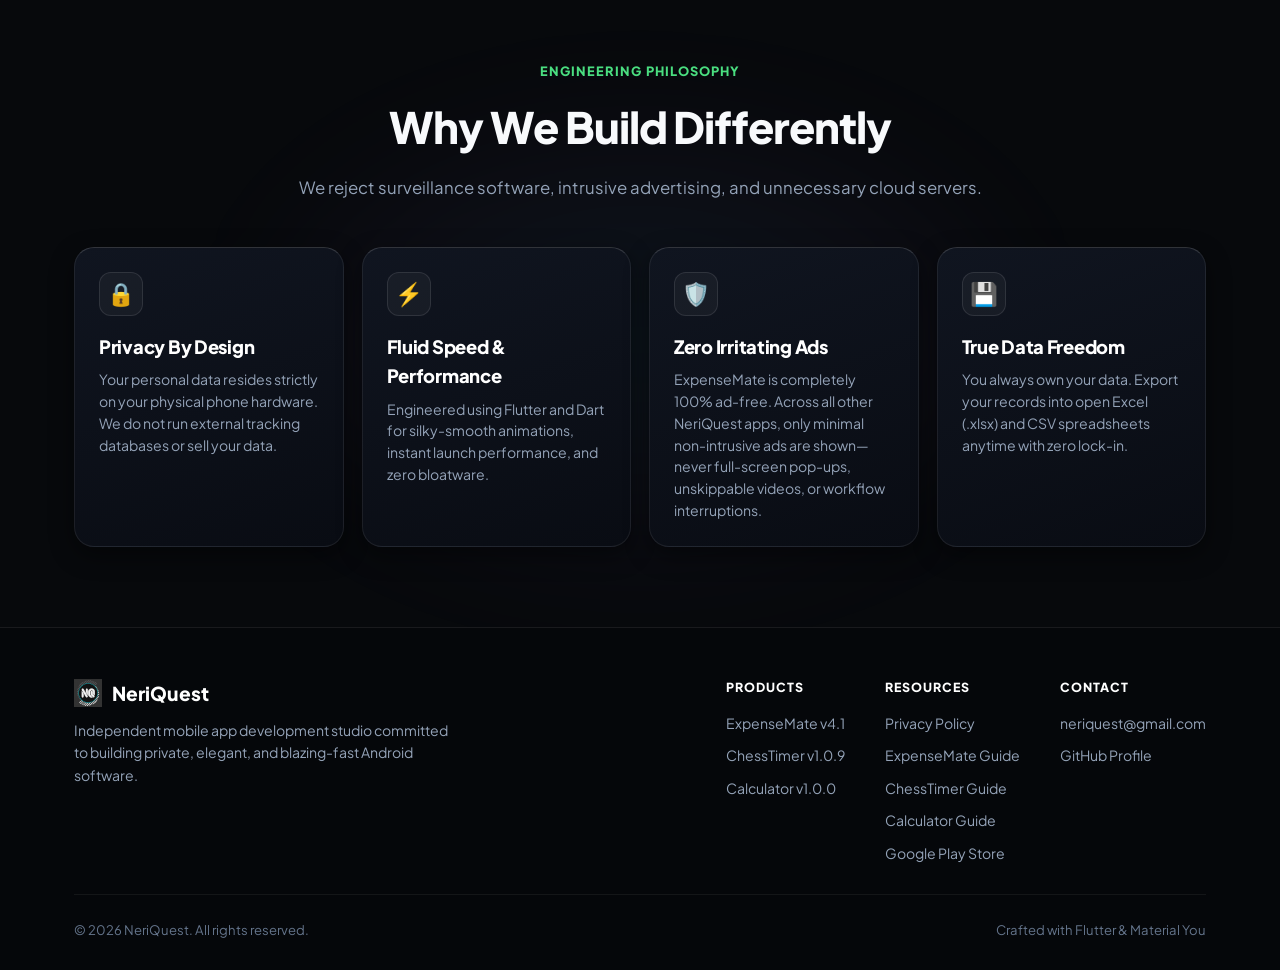
==== commit 1ed62bbc: "Remove 120Hz and 120fps references from all pages" ====
--- a/index.html
+++ b/index.html
@@ -83,7 +83,7 @@
 
         <div class="hero-chips">
           <span class="hero-chip-item">🔒 100% On-Device Privacy</span>
-          <span class="hero-chip-item">⚡ 120Hz Fluid Flutter UI</span>
+          <span class="hero-chip-item">⚡ Fluid Flutter UI</span>
           <span class="hero-chip-item">🛡️ No Full-Screen or Irritating Ads</span>
           <span class="hero-chip-item">🎨 Material You AMOLED</span>
         </div>
@@ -182,7 +182,7 @@
             <div class="origin-story-teaser">
               <a href="expensemate/#origin-story" class="origin-story-link" title="Explore how ExpenseMate started from raw paper wireframes">
                 <span class="origin-sparkle">✦</span>
-                <span class="origin-tag-text"><strong>How It Started:</strong> From midnight notes & paper sketches to 120Hz Flutter</span>
+                <span class="origin-tag-text"><strong>How It Started:</strong> From midnight notes & paper sketches to Flutter reality</span>
                 <span class="origin-arrow-icon">→</span>
               </a>
             </div>
@@ -320,8 +320,8 @@
 
           <div class="philosophy-card">
             <div class="philosophy-icon-box">⚡</div>
-            <h3>120Hz Fluid Speed</h3>
-            <p>Engineered using Flutter and Dart for silky-smooth 120fps animations, instant launch performance, and zero bloatware.</p>
+            <h3>Fluid Speed & Performance</h3>
+            <p>Engineered using Flutter and Dart for silky-smooth animations, instant launch performance, and zero bloatware.</p>
           </div>
 
           <div class="philosophy-card">
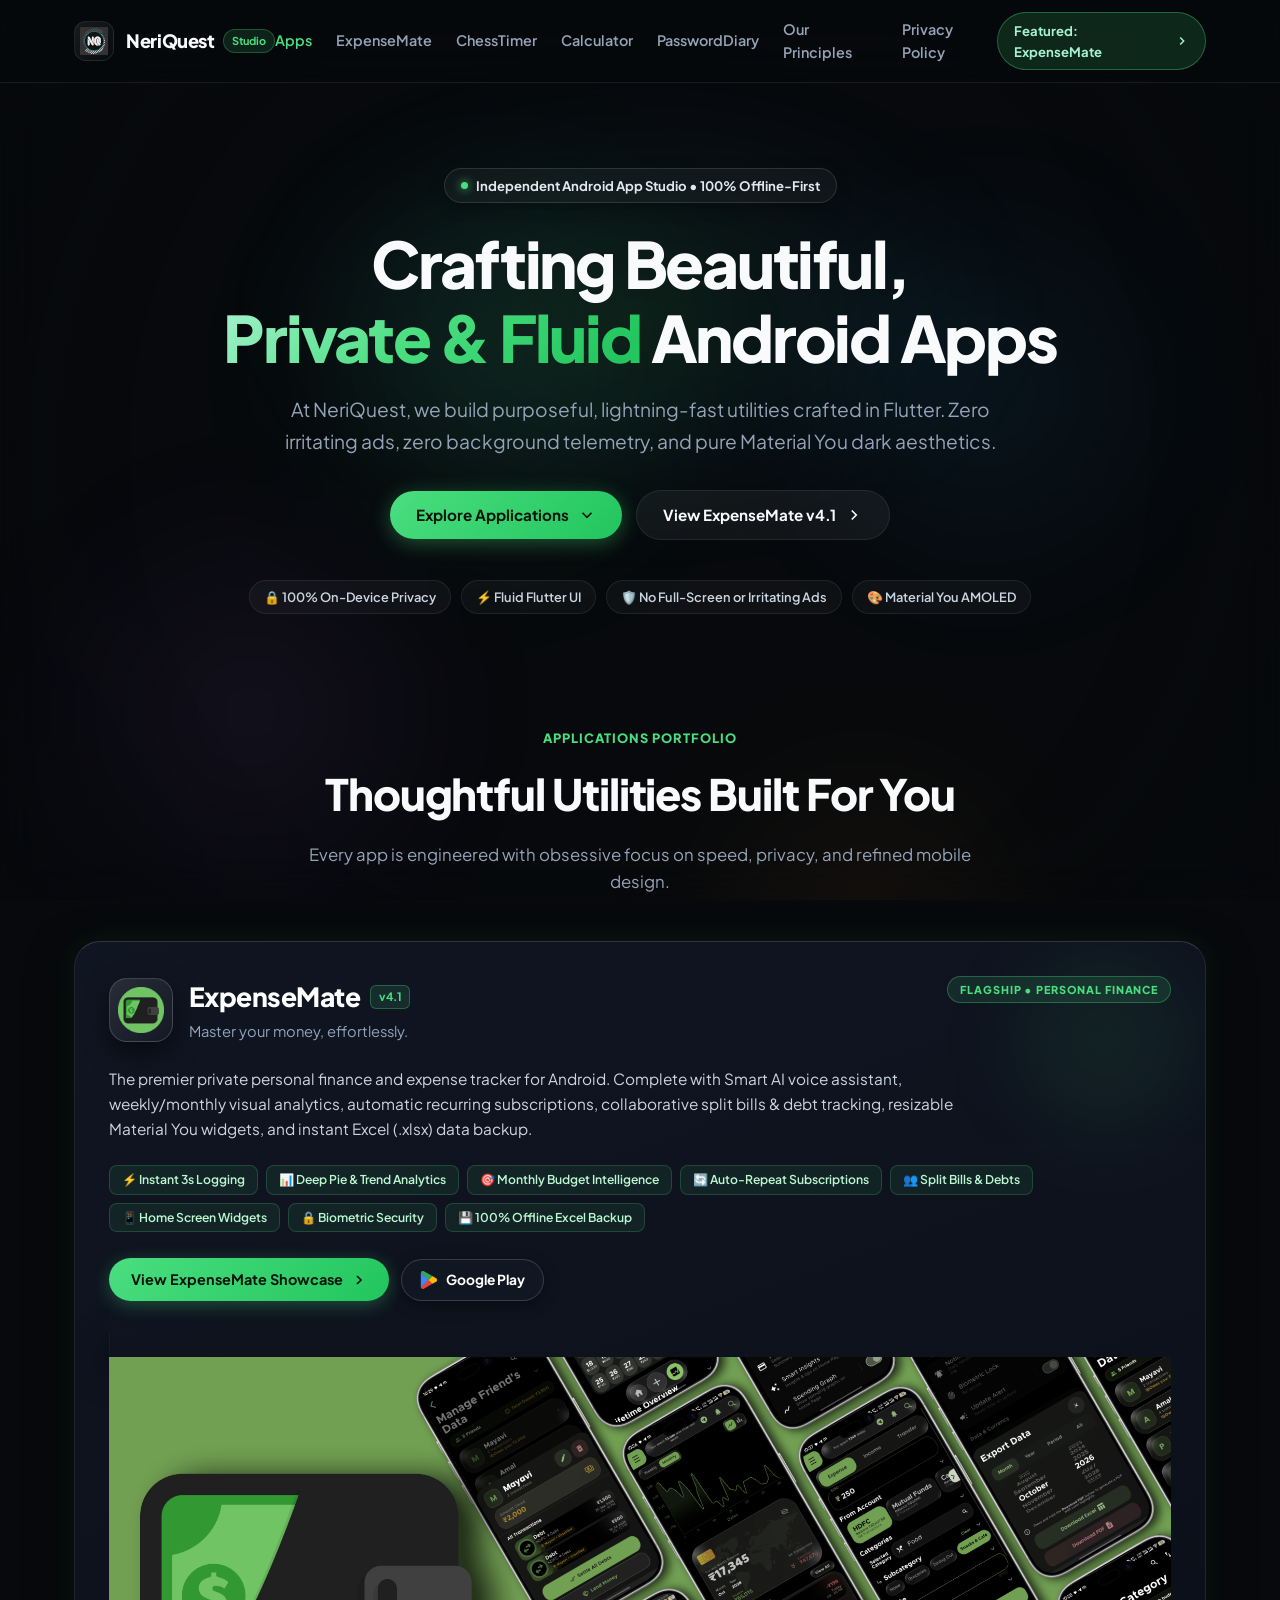
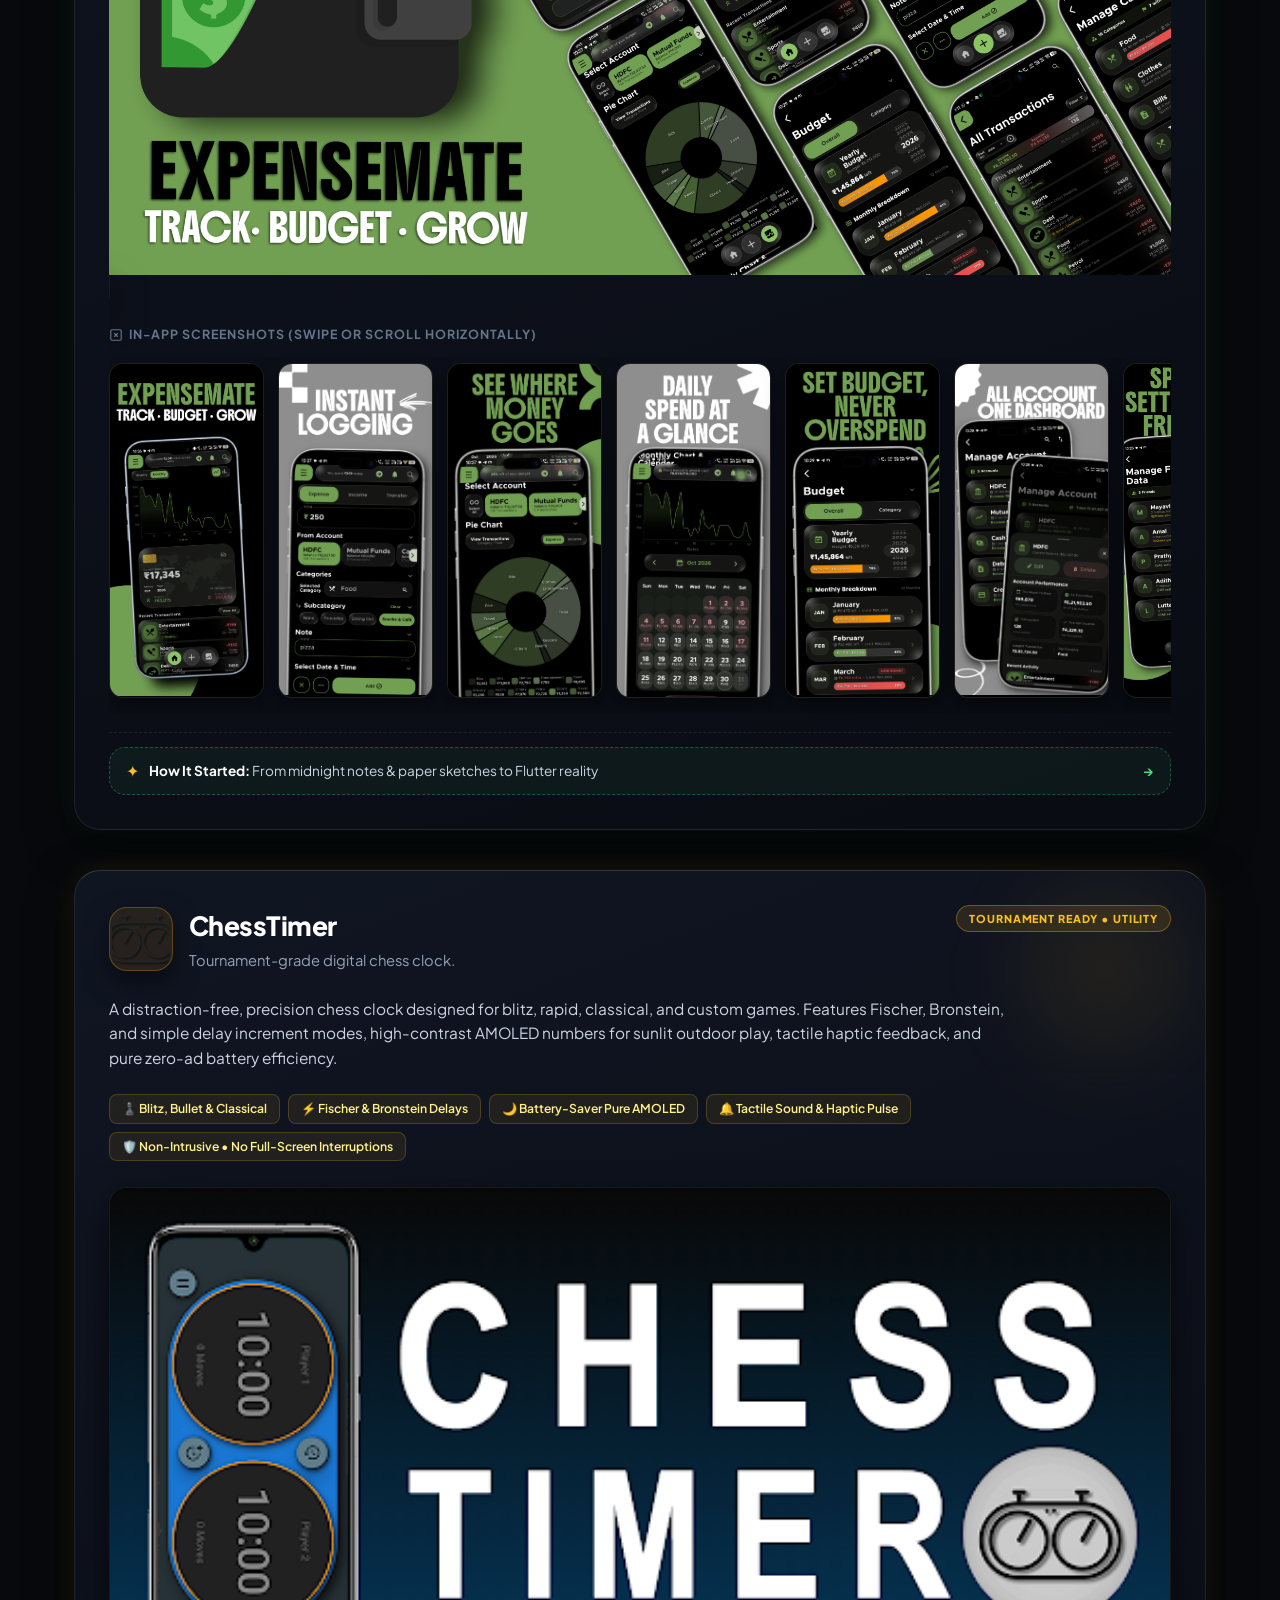
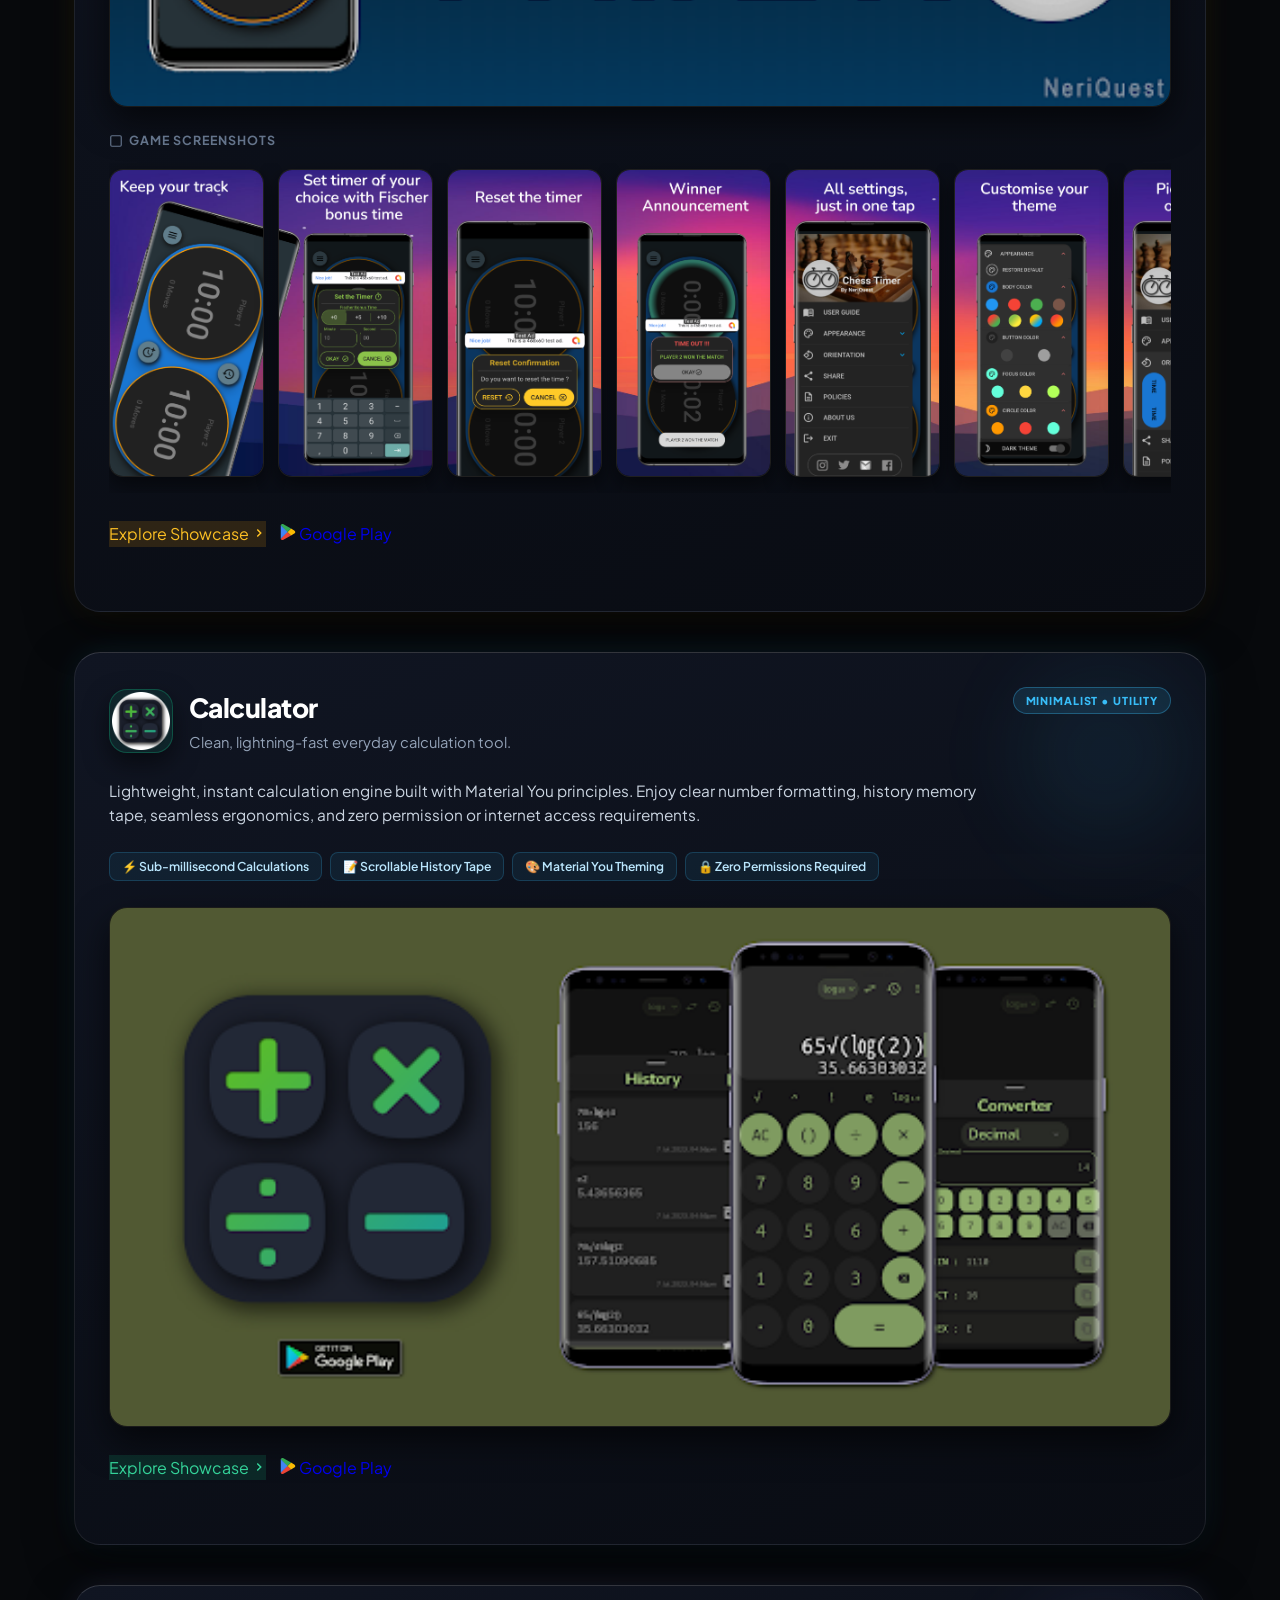
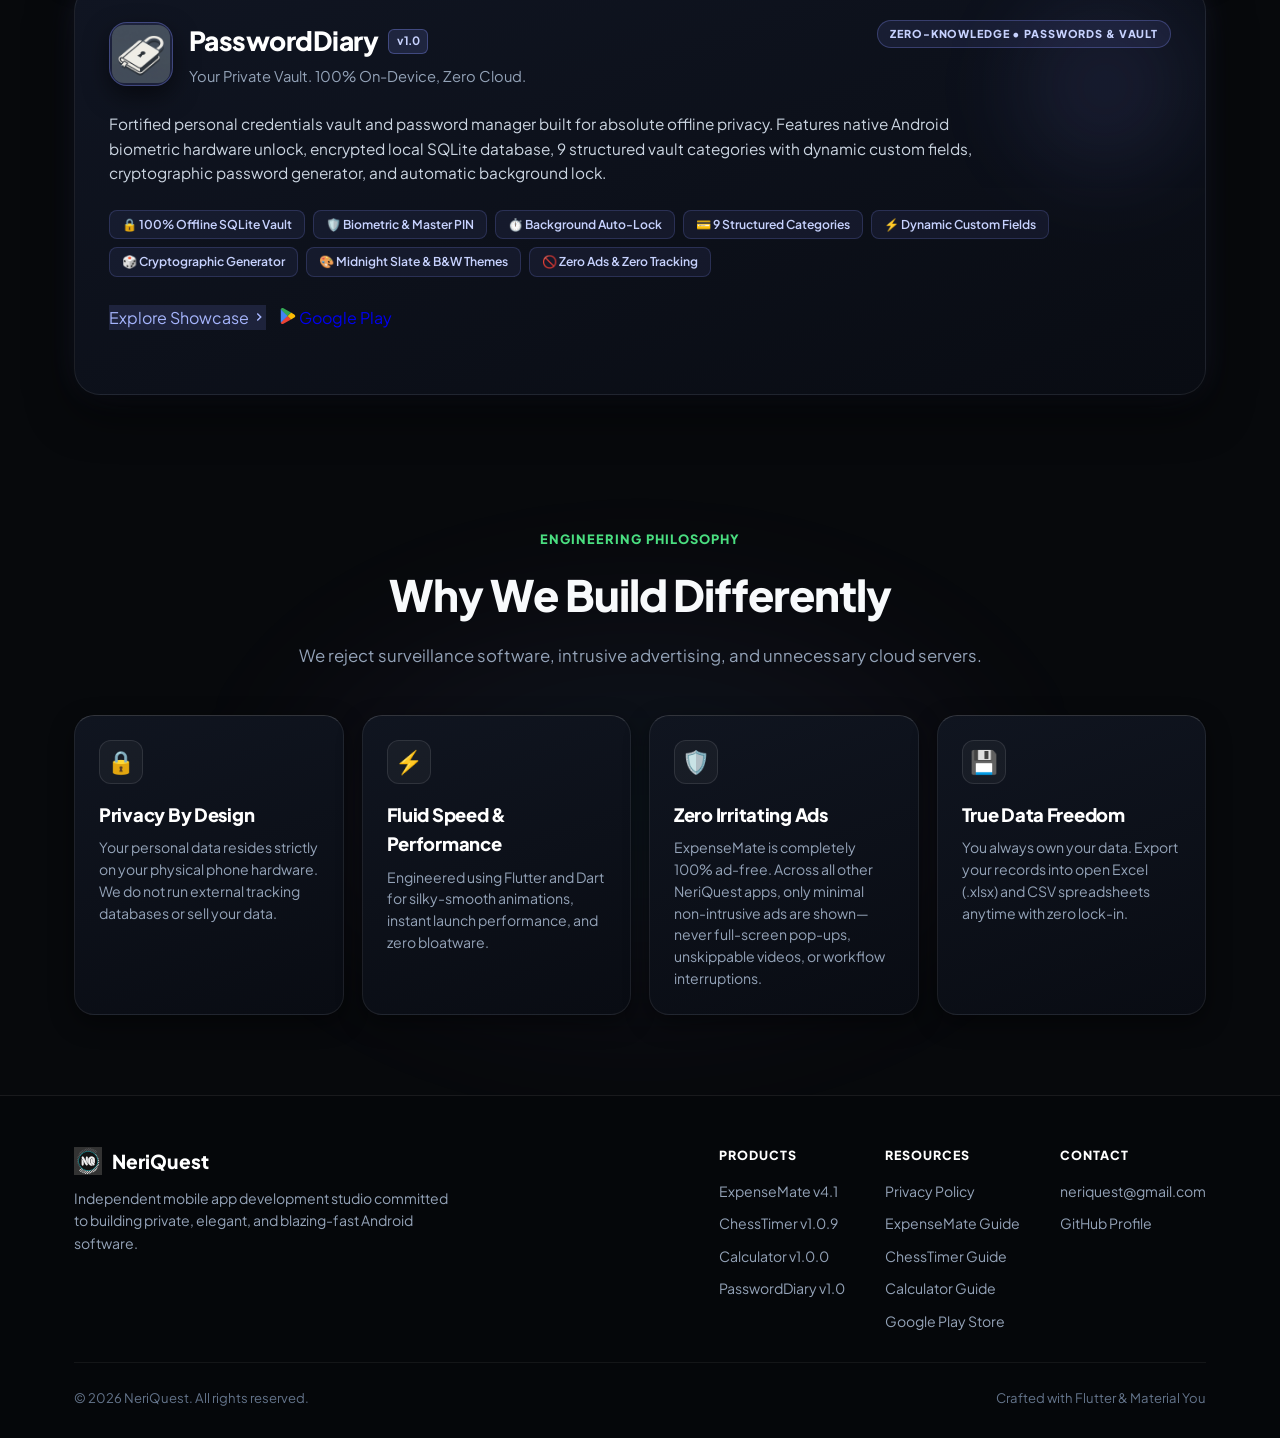
==== commit 469e008d: "Add PasswordDiary app showcase, live password generator, and dedicated product page" ====
--- a/index.html
+++ b/index.html
@@ -41,6 +41,7 @@
         <a href="expensemate/">ExpenseMate</a>
         <a href="chesstimer/">ChessTimer</a>
         <a href="calculator/">Calculator</a>
+        <a href="passworddiary/">PasswordDiary</a>
         <a href="#philosophy">Our Principles</a>
         <a href="privacypolicy/">Privacy Policy</a>
       </nav>
@@ -298,6 +299,53 @@
             </div>
           </article>
 
+          <!-- 4. PasswordDiary -->
+          <article class="app-card" data-theme="indigo">
+            <div class="app-card-glow" aria-hidden="true"></div>
+
+            <div class="app-card-header">
+              <div class="app-brand-lockup">
+                <div class="app-icon-wrap" style="background: rgba(129, 140, 248, 0.12); border-color: rgba(129, 140, 248, 0.35); overflow: hidden; padding: 2px;">
+                  <img src="images/passworddiary/icon.png" alt="PasswordDiary Icon" style="width: 100%; height: 100%; object-fit: cover; border-radius: 12px;">
+                </div>
+                <div class="app-title-group">
+                  <h3>
+                    PasswordDiary
+                    <span class="app-version-badge" style="background: rgba(129, 140, 248, 0.15); color: #c7d2fe; border-color: rgba(129, 140, 248, 0.35);">v1.0</span>
+                  </h3>
+                  <p class="app-tagline">Your Private Vault. 100% On-Device, Zero Cloud.</p>
+                </div>
+              </div>
+              <span class="app-tag-pill" style="color: #c7d2fe; background: rgba(129, 140, 248, 0.1); border-color: rgba(129, 140, 248, 0.3);">ZERO-KNOWLEDGE • PASSWORDS &amp; VAULT</span>
+            </div>
+
+            <p class="app-desc">
+              Fortified personal credentials vault and password manager built for absolute offline privacy. Features native Android biometric hardware unlock, encrypted local SQLite database, 9 structured vault categories with dynamic custom fields, cryptographic password generator, and automatic background lock.
+            </p>
+
+            <div class="app-feature-chips">
+              <span class="app-feature-chip">🔒 100% Offline SQLite Vault</span>
+              <span class="app-feature-chip">🛡️ Biometric &amp; Master PIN</span>
+              <span class="app-feature-chip">⏱️ Background Auto-Lock</span>
+              <span class="app-feature-chip">💳 9 Structured Categories</span>
+              <span class="app-feature-chip">⚡ Dynamic Custom Fields</span>
+              <span class="app-feature-chip">🎲 Cryptographic Generator</span>
+              <span class="app-feature-chip">🎨 Midnight Slate &amp; B&amp;W Themes</span>
+              <span class="app-feature-chip">🚫 Zero Ads &amp; Zero Tracking</span>
+            </div>
+
+            <div class="app-actions" style="margin-top: 1.75rem; display: flex; gap: 0.85rem; flex-wrap: wrap;">
+              <a href="passworddiary/" class="btn-store" style="background: rgba(129, 140, 248, 0.15); border-color: rgba(129, 140, 248, 0.4); color: #a5b4fc;" title="Explore PasswordDiary Interactive Showcase">
+                <span>Explore Showcase</span>
+                <svg width="14" height="14" viewBox="0 0 24 24" fill="none" stroke="currentColor" stroke-width="2.5"><path d="m9 18 6-6-6-6"/></svg>
+              </a>
+              <a href="https://play.google.com/store/apps/details?id=neriquest.passwordDiary" target="_blank" rel="noopener noreferrer" class="btn-store" title="Get PasswordDiary on Google Play">
+                <svg width="16" height="16" viewBox="0 0 466 512" fill="currentColor"><path fill="#EA4335" d="M199.9 237.8 1.4 470.17c7.22 24.57 30.16 41.81 55.8 41.81 11.16 0 20.93-2.79 29.3-8.37l244.16-139.46L199.9 237.8z"/><path fill="#FBBC04" d="m433.91 205.1-104.65-60-111.61 110.22 113.01 108.83 104.64-58.6c18.14-9.77 30.7-29.3 30.7-50.23-1.4-20.93-13.95-40.46-32.09-50.22z"/><path fill="#34A853" d="M199.42 273.45 329.27 145.1 87.9 8.37C79.53 2.79 68.36 0 57.2 0 30.7 0 6.98 18.14 1.4 41.86l198.02 231.59z"/><path fill="#4285F4" d="M1.39 41.86C0 46.04 0 51.63 0 57.2v397.64c0 5.57 0 9.76 1.4 15.34l216.27-214.86L1.39 41.86z"/></svg>
+                <span>Google Play</span>
+              </a>
+            </div>
+          </article>
+
         </div>
       </div>
     </section>
@@ -360,6 +408,7 @@
             <a href="expensemate/">ExpenseMate v4.1</a>
             <a href="chesstimer/">ChessTimer v1.0.9</a>
             <a href="calculator/">Calculator v1.0.0</a>
+            <a href="passworddiary/">PasswordDiary v1.0</a>
           </div>
 
           <div class="footer-links-group">
--- a/style.css
+++ b/style.css
@@ -570,6 +570,16 @@
   --card-chip-bg: rgba(56, 189, 248, 0.08);
   --card-chip-border: rgba(56, 189, 248, 0.20);
   --card-chip-color: #bae6fd;
+}
+
+.app-card[data-theme="indigo"] {
+  --card-accent: #818cf8;
+  --card-accent-bg: rgba(129, 140, 248, 0.12);
+  --card-accent-border: rgba(129, 140, 248, 0.32);
+  --card-glow: rgba(129, 140, 248, 0.22);
+  --card-chip-bg: rgba(129, 140, 248, 0.08);
+  --card-chip-border: rgba(129, 140, 248, 0.20);
+  --card-chip-color: #c7d2fe;
 }
 
 /* Subtle corner halo behind the card */
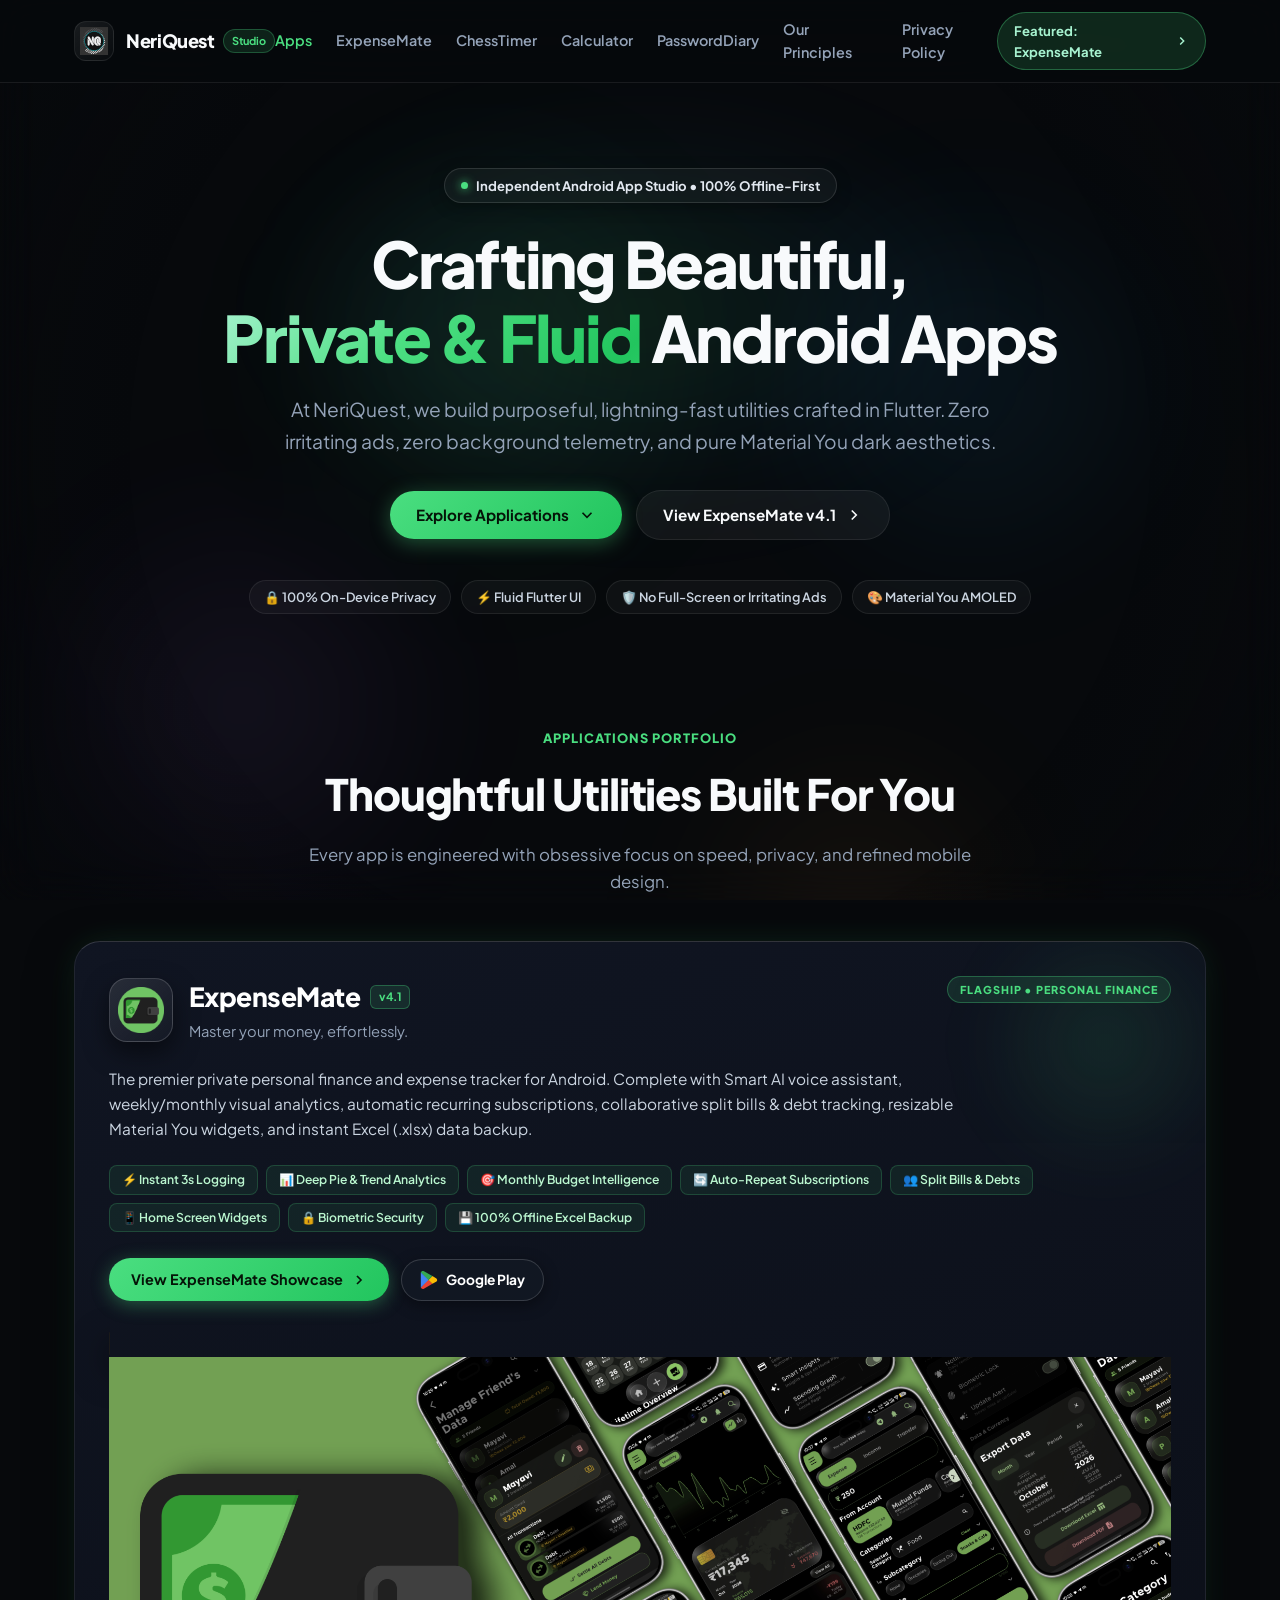
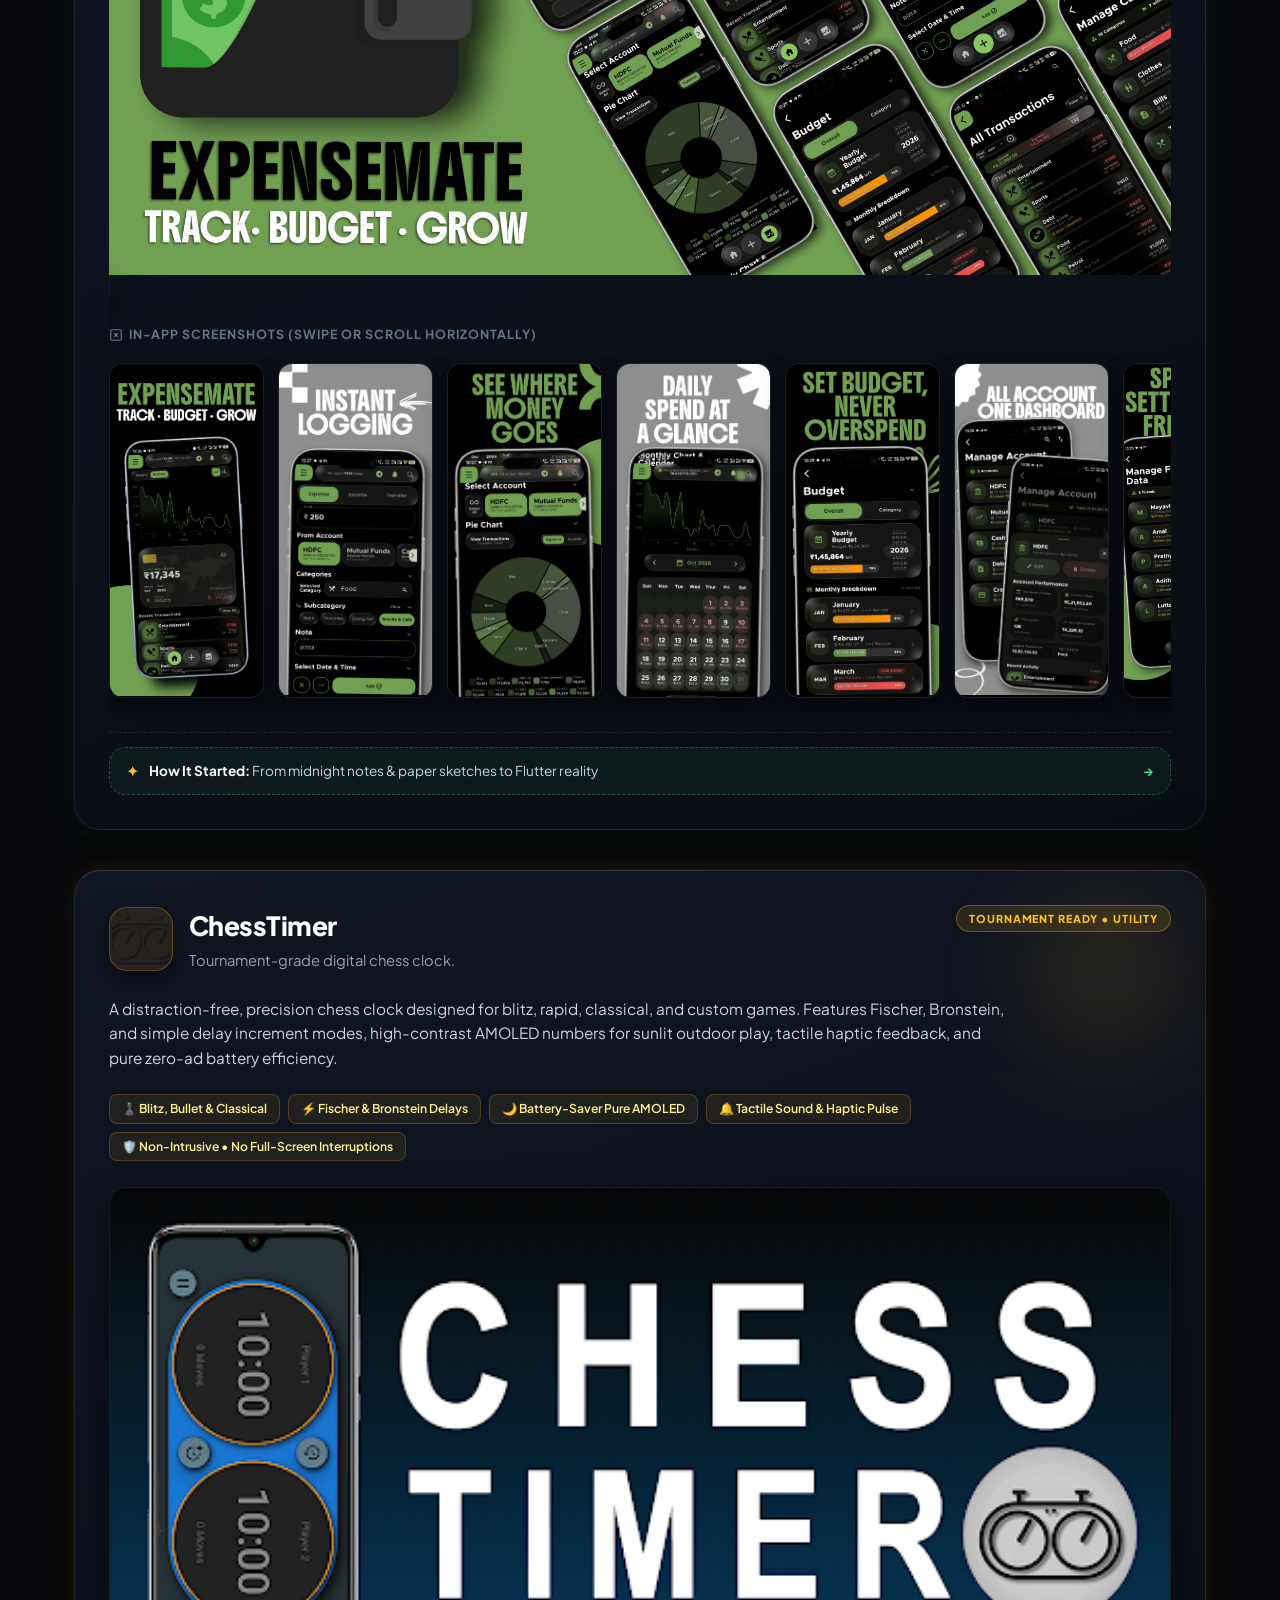
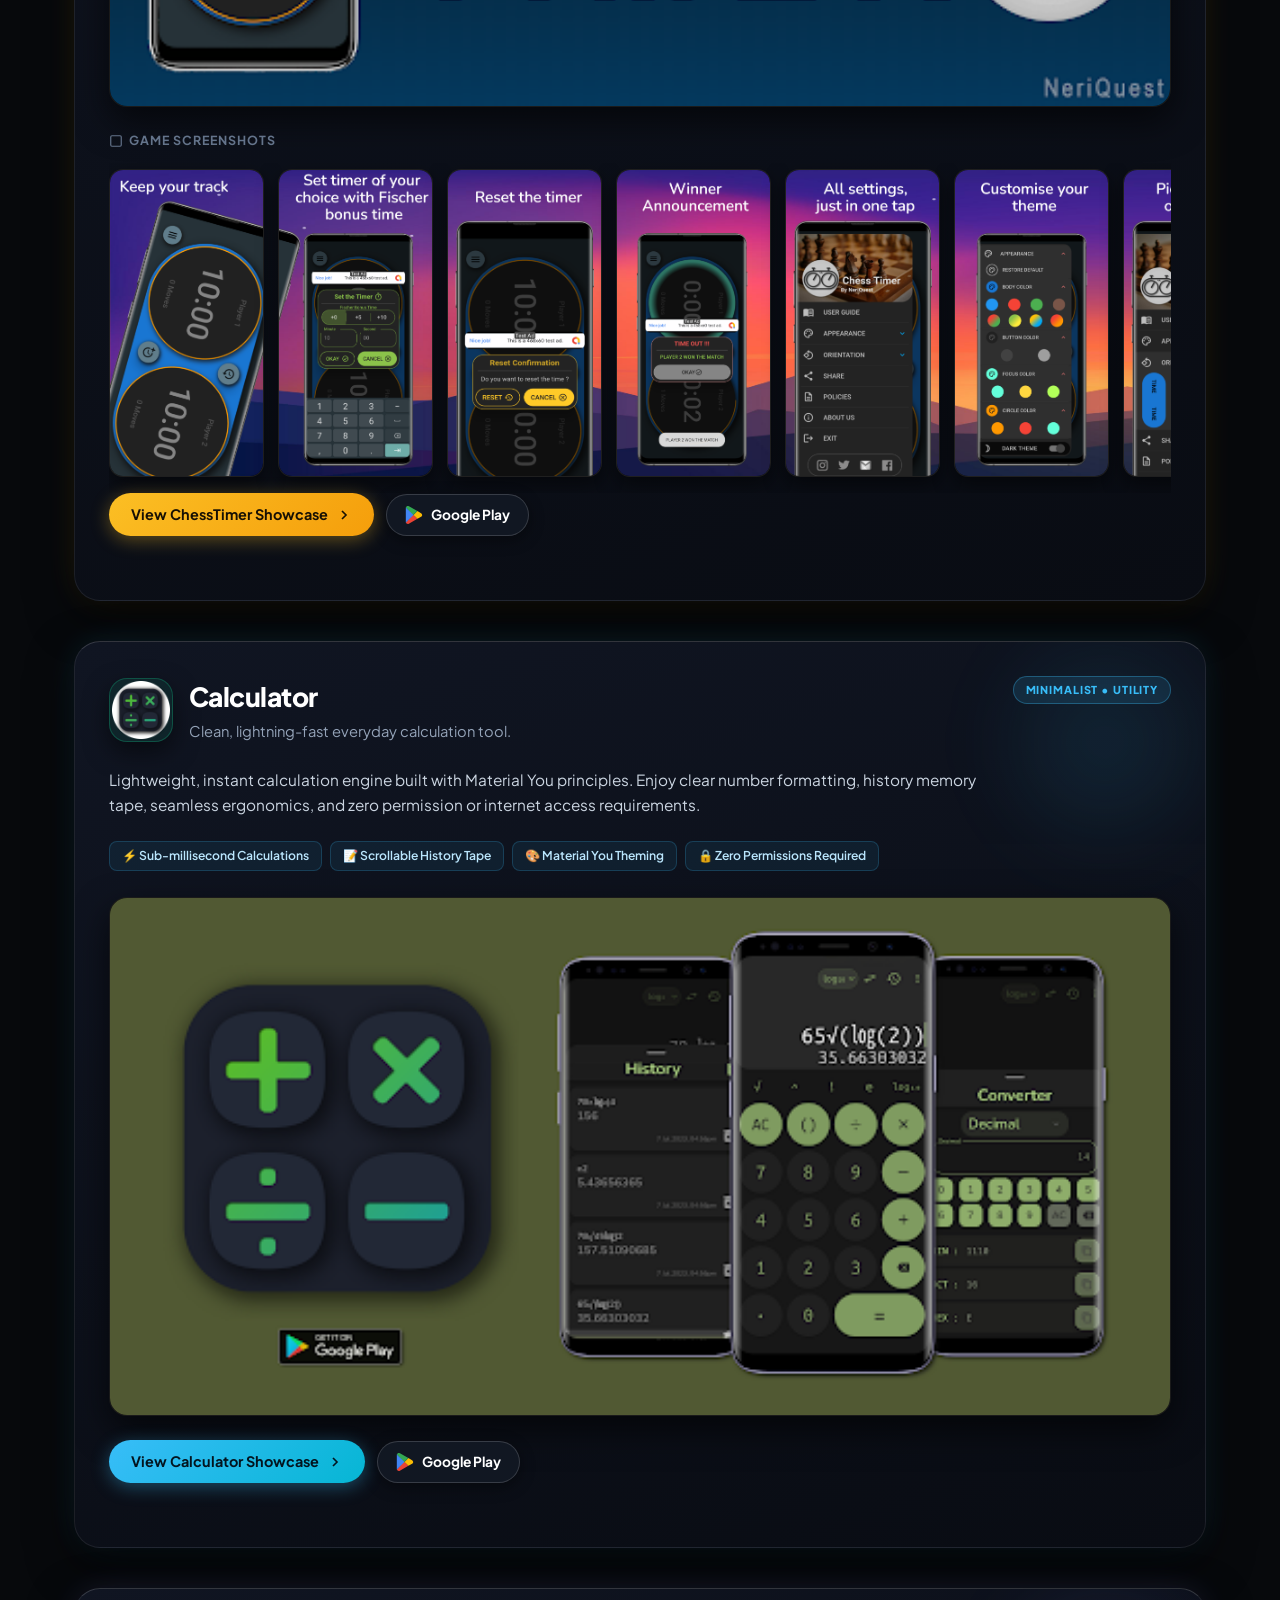
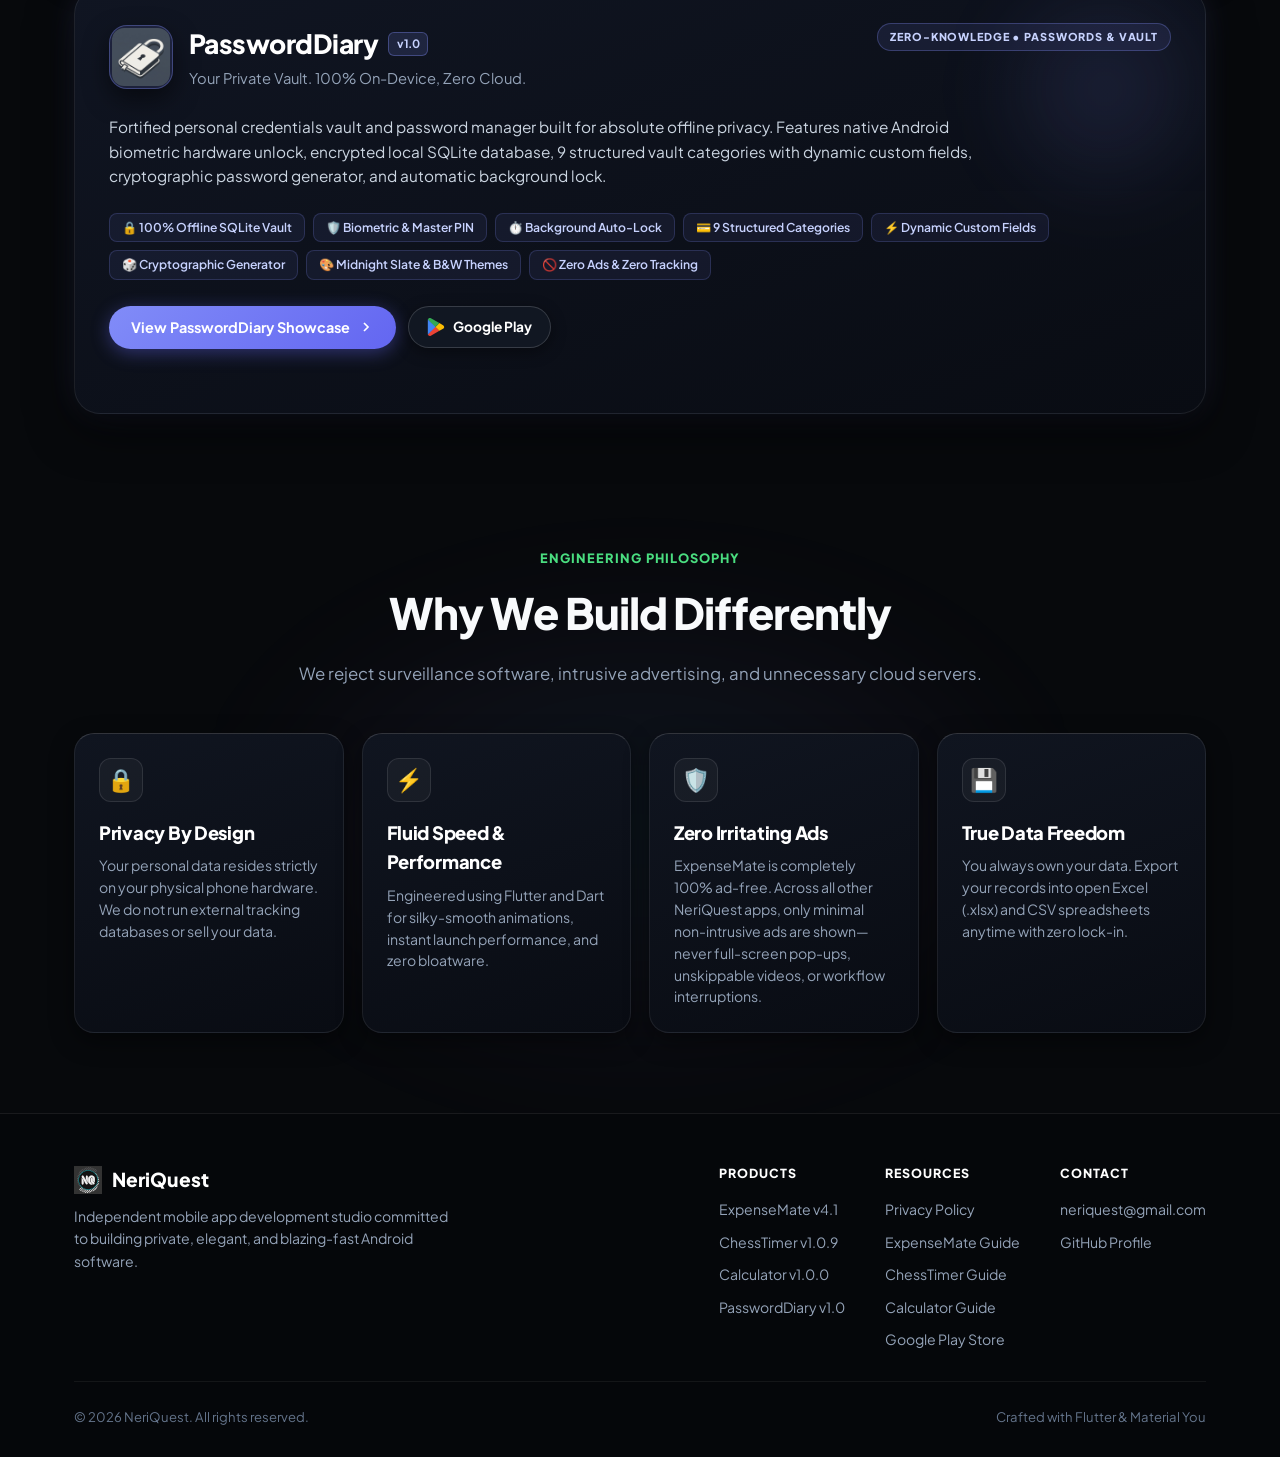
==== commit 1f0a2776: "Unify button styles, theme-accented primary buttons, and store action pills across all apps" ====
--- a/index.html
+++ b/index.html
@@ -241,13 +241,19 @@
               </div>
             </div>
 
-            <div class="app-actions" style="margin-top: 1.75rem; display: flex; gap: 0.85rem; flex-wrap: wrap;">
-              <a href="chesstimer/" class="btn-store" style="background: rgba(245, 158, 11, 0.15); border-color: rgba(245, 158, 11, 0.4); color: #fbbf24;" title="Explore ChessTimer Interactive Showcase">
-                <span>Explore Showcase</span>
-                <svg width="14" height="14" viewBox="0 0 24 24" fill="none" stroke="currentColor" stroke-width="2.5"><path d="m9 18 6-6-6-6"/></svg>
-              </a>
-              <a href="https://play.google.com/store/apps/details?id=neriquest.chesstimer" target="_blank" rel="noopener noreferrer" class="btn-store" title="Get ChessTimer on Google Play">
-                <svg width="16" height="16" viewBox="0 0 466 512" fill="currentColor"><path fill="#EA4335" d="M199.9 237.8 1.4 470.17c7.22 24.57 30.16 41.81 55.8 41.81 11.16 0 20.93-2.79 29.3-8.37l244.16-139.46L199.9 237.8z"/><path fill="#FBBC04" d="m433.91 205.1-104.65-60-111.61 110.22 113.01 108.83 104.64-58.6c18.14-9.77 30.7-29.3 30.7-50.23-1.4-20.93-13.95-40.46-32.09-50.22z"/><path fill="#34A853" d="M199.42 273.45 329.27 145.1 87.9 8.37C79.53 2.79 68.36 0 57.2 0 30.7 0 6.98 18.14 1.4 41.86l198.02 231.59z"/><path fill="#4285F4" d="M1.39 41.86C0 46.04 0 51.63 0 57.2v397.64c0 5.57 0 9.76 1.4 15.34l216.27-214.86L1.39 41.86z"/></svg>
+            <div class="app-actions">
+              <a href="chesstimer/" class="btn-card-primary">
+                <span>View ChessTimer Showcase</span>
+                <svg width="16" height="16" viewBox="0 0 24 24" fill="none" stroke="currentColor" stroke-width="2.5"><path d="m9 18 6-6-6-6"/></svg>
+              </a>
+
+              <a href="https://play.google.com/store/apps/details?id=neriquest.chesstimer" target="_blank" rel="noopener noreferrer" class="btn-card-store" title="Get ChessTimer on Google Play">
+                <svg width="18" height="18" viewBox="0 0 466 512" aria-hidden="true">
+                  <path fill="#EA4335" d="M199.9 237.8 1.4 470.17c7.22 24.57 30.16 41.81 55.8 41.81 11.16 0 20.93-2.79 29.3-8.37l244.16-139.46L199.9 237.8z"/>
+                  <path fill="#FBBC04" d="m433.91 205.1-104.65-60-111.61 110.22 113.01 108.83 104.64-58.6c18.14-9.77 30.7-29.3 30.7-50.23-1.4-20.93-13.95-40.46-32.09-50.22z"/>
+                  <path fill="#34A853" d="M199.42 273.45 329.27 145.1 87.9 8.37C79.53 2.79 68.36 0 57.2 0 30.7 0 6.98 18.14 1.4 41.86l198.02 231.59z"/>
+                  <path fill="#4285F4" d="M1.39 41.86C0 46.04 0 51.63 0 57.2v397.64c0 5.57 0 9.76 1.4 15.34l216.27-214.86L1.39 41.86z"/>
+                </svg>
                 <span>Google Play</span>
               </a>
             </div>
@@ -287,13 +293,19 @@
               </div>
             </div>
 
-            <div class="app-actions" style="margin-top: 1.75rem; display: flex; gap: 0.85rem; flex-wrap: wrap;">
-              <a href="calculator/" class="btn-store" style="background: rgba(16, 185, 129, 0.15); border-color: rgba(16, 185, 129, 0.4); color: #34d399;" title="Explore Calculator Interactive Showcase">
-                <span>Explore Showcase</span>
-                <svg width="14" height="14" viewBox="0 0 24 24" fill="none" stroke="currentColor" stroke-width="2.5"><path d="m9 18 6-6-6-6"/></svg>
-              </a>
-              <a href="https://play.google.com/store/apps/details?id=neriquest.calculator" target="_blank" rel="noopener noreferrer" class="btn-store" title="Get Calculator on Google Play">
-                <svg width="16" height="16" viewBox="0 0 466 512" fill="currentColor"><path fill="#EA4335" d="M199.9 237.8 1.4 470.17c7.22 24.57 30.16 41.81 55.8 41.81 11.16 0 20.93-2.79 29.3-8.37l244.16-139.46L199.9 237.8z"/><path fill="#FBBC04" d="m433.91 205.1-104.65-60-111.61 110.22 113.01 108.83 104.64-58.6c18.14-9.77 30.7-29.3 30.7-50.23-1.4-20.93-13.95-40.46-32.09-50.22z"/><path fill="#34A853" d="M199.42 273.45 329.27 145.1 87.9 8.37C79.53 2.79 68.36 0 57.2 0 30.7 0 6.98 18.14 1.4 41.86l198.02 231.59z"/><path fill="#4285F4" d="M1.39 41.86C0 46.04 0 51.63 0 57.2v397.64c0 5.57 0 9.76 1.4 15.34l216.27-214.86L1.39 41.86z"/></svg>
+            <div class="app-actions">
+              <a href="calculator/" class="btn-card-primary">
+                <span>View Calculator Showcase</span>
+                <svg width="16" height="16" viewBox="0 0 24 24" fill="none" stroke="currentColor" stroke-width="2.5"><path d="m9 18 6-6-6-6"/></svg>
+              </a>
+
+              <a href="https://play.google.com/store/apps/details?id=neriquest.calculator" target="_blank" rel="noopener noreferrer" class="btn-card-store" title="Get Calculator on Google Play">
+                <svg width="18" height="18" viewBox="0 0 466 512" aria-hidden="true">
+                  <path fill="#EA4335" d="M199.9 237.8 1.4 470.17c7.22 24.57 30.16 41.81 55.8 41.81 11.16 0 20.93-2.79 29.3-8.37l244.16-139.46L199.9 237.8z"/>
+                  <path fill="#FBBC04" d="m433.91 205.1-104.65-60-111.61 110.22 113.01 108.83 104.64-58.6c18.14-9.77 30.7-29.3 30.7-50.23-1.4-20.93-13.95-40.46-32.09-50.22z"/>
+                  <path fill="#34A853" d="M199.42 273.45 329.27 145.1 87.9 8.37C79.53 2.79 68.36 0 57.2 0 30.7 0 6.98 18.14 1.4 41.86l198.02 231.59z"/>
+                  <path fill="#4285F4" d="M1.39 41.86C0 46.04 0 51.63 0 57.2v397.64c0 5.57 0 9.76 1.4 15.34l216.27-214.86L1.39 41.86z"/>
+                </svg>
                 <span>Google Play</span>
               </a>
             </div>
@@ -334,13 +346,19 @@
               <span class="app-feature-chip">🚫 Zero Ads &amp; Zero Tracking</span>
             </div>
 
-            <div class="app-actions" style="margin-top: 1.75rem; display: flex; gap: 0.85rem; flex-wrap: wrap;">
-              <a href="passworddiary/" class="btn-store" style="background: rgba(129, 140, 248, 0.15); border-color: rgba(129, 140, 248, 0.4); color: #a5b4fc;" title="Explore PasswordDiary Interactive Showcase">
-                <span>Explore Showcase</span>
-                <svg width="14" height="14" viewBox="0 0 24 24" fill="none" stroke="currentColor" stroke-width="2.5"><path d="m9 18 6-6-6-6"/></svg>
-              </a>
-              <a href="https://play.google.com/store/apps/details?id=neriquest.passwordDiary" target="_blank" rel="noopener noreferrer" class="btn-store" title="Get PasswordDiary on Google Play">
-                <svg width="16" height="16" viewBox="0 0 466 512" fill="currentColor"><path fill="#EA4335" d="M199.9 237.8 1.4 470.17c7.22 24.57 30.16 41.81 55.8 41.81 11.16 0 20.93-2.79 29.3-8.37l244.16-139.46L199.9 237.8z"/><path fill="#FBBC04" d="m433.91 205.1-104.65-60-111.61 110.22 113.01 108.83 104.64-58.6c18.14-9.77 30.7-29.3 30.7-50.23-1.4-20.93-13.95-40.46-32.09-50.22z"/><path fill="#34A853" d="M199.42 273.45 329.27 145.1 87.9 8.37C79.53 2.79 68.36 0 57.2 0 30.7 0 6.98 18.14 1.4 41.86l198.02 231.59z"/><path fill="#4285F4" d="M1.39 41.86C0 46.04 0 51.63 0 57.2v397.64c0 5.57 0 9.76 1.4 15.34l216.27-214.86L1.39 41.86z"/></svg>
+            <div class="app-actions">
+              <a href="passworddiary/" class="btn-card-primary">
+                <span>View PasswordDiary Showcase</span>
+                <svg width="16" height="16" viewBox="0 0 24 24" fill="none" stroke="currentColor" stroke-width="2.5"><path d="m9 18 6-6-6-6"/></svg>
+              </a>
+
+              <a href="https://play.google.com/store/apps/details?id=neriquest.passwordDiary" target="_blank" rel="noopener noreferrer" class="btn-card-store" title="Get PasswordDiary on Google Play">
+                <svg width="18" height="18" viewBox="0 0 466 512" aria-hidden="true">
+                  <path fill="#EA4335" d="M199.9 237.8 1.4 470.17c7.22 24.57 30.16 41.81 55.8 41.81 11.16 0 20.93-2.79 29.3-8.37l244.16-139.46L199.9 237.8z"/>
+                  <path fill="#FBBC04" d="m433.91 205.1-104.65-60-111.61 110.22 113.01 108.83 104.64-58.6c18.14-9.77 30.7-29.3 30.7-50.23-1.4-20.93-13.95-40.46-32.09-50.22z"/>
+                  <path fill="#34A853" d="M199.42 273.45 329.27 145.1 87.9 8.37C79.53 2.79 68.36 0 57.2 0 30.7 0 6.98 18.14 1.4 41.86l198.02 231.59z"/>
+                  <path fill="#4285F4" d="M1.39 41.86C0 46.04 0 51.63 0 57.2v397.64c0 5.57 0 9.76 1.4 15.34l216.27-214.86L1.39 41.86z"/>
+                </svg>
                 <span>Google Play</span>
               </a>
             </div>
--- a/style.css
+++ b/style.css
@@ -546,40 +546,56 @@
   --card-accent: #4ade80;
   --card-accent-bg: rgba(74, 222, 128, 0.12);
   --card-accent-border: rgba(74, 222, 128, 0.32);
-  --card-glow: rgba(74, 222, 128, 0.18);
+  --card-glow: rgba(74, 222, 128, 0.22);
   --card-chip-bg: rgba(74, 222, 128, 0.08);
   --card-chip-border: rgba(74, 222, 128, 0.20);
   --card-chip-color: #bbf7d0;
+  --btn-primary-bg: linear-gradient(135deg, #4ade80 0%, #22c55e 100%);
+  --btn-primary-color: #051408;
+  --btn-primary-glow: rgba(74, 222, 128, 0.35);
+  --btn-primary-glow-hover: rgba(74, 222, 128, 0.55);
 }
 
 .app-card[data-theme="amber"] {
   --card-accent: #fbbf24;
   --card-accent-bg: rgba(251, 191, 36, 0.12);
   --card-accent-border: rgba(251, 191, 36, 0.32);
-  --card-glow: rgba(251, 191, 36, 0.18);
+  --card-glow: rgba(251, 191, 36, 0.22);
   --card-chip-bg: rgba(251, 191, 36, 0.08);
   --card-chip-border: rgba(251, 191, 36, 0.20);
   --card-chip-color: #fef08a;
+  --btn-primary-bg: linear-gradient(135deg, #fbbf24 0%, #f59e0b 100%);
+  --btn-primary-color: #171004;
+  --btn-primary-glow: rgba(251, 191, 36, 0.35);
+  --btn-primary-glow-hover: rgba(251, 191, 36, 0.55);
 }
 
 .app-card[data-theme="cyan"] {
   --card-accent: #38bdf8;
   --card-accent-bg: rgba(56, 189, 248, 0.12);
   --card-accent-border: rgba(56, 189, 248, 0.32);
-  --card-glow: rgba(56, 189, 248, 0.18);
+  --card-glow: rgba(56, 189, 248, 0.22);
   --card-chip-bg: rgba(56, 189, 248, 0.08);
   --card-chip-border: rgba(56, 189, 248, 0.20);
   --card-chip-color: #bae6fd;
+  --btn-primary-bg: linear-gradient(135deg, #38bdf8 0%, #06b6d4 100%);
+  --btn-primary-color: #03141f;
+  --btn-primary-glow: rgba(56, 189, 248, 0.35);
+  --btn-primary-glow-hover: rgba(56, 189, 248, 0.55);
 }
 
 .app-card[data-theme="indigo"] {
   --card-accent: #818cf8;
   --card-accent-bg: rgba(129, 140, 248, 0.12);
   --card-accent-border: rgba(129, 140, 248, 0.32);
-  --card-glow: rgba(129, 140, 248, 0.22);
+  --card-glow: rgba(129, 140, 248, 0.25);
   --card-chip-bg: rgba(129, 140, 248, 0.08);
   --card-chip-border: rgba(129, 140, 248, 0.20);
   --card-chip-color: #c7d2fe;
+  --btn-primary-bg: linear-gradient(135deg, #818cf8 0%, #6366f1 100%);
+  --btn-primary-color: #ffffff;
+  --btn-primary-glow: rgba(99, 102, 241, 0.4);
+  --btn-primary-glow-hover: rgba(99, 102, 241, 0.6);
 }
 
 /* Subtle corner halo behind the card */
@@ -728,19 +744,20 @@
   display: inline-flex;
   align-items: center;
   gap: 8px;
-  background: linear-gradient(135deg, #4ade80 0%, #22c55e 100%);
-  color: #051408;
+  background: var(--btn-primary-bg, linear-gradient(135deg, #4ade80 0%, #22c55e 100%));
+  color: var(--btn-primary-color, #051408);
   padding: 10px 22px;
   border-radius: var(--radius-pill);
   font-size: 0.9rem;
   font-weight: 700;
-  box-shadow: 0 4px 18px rgba(74, 222, 128, 0.3);
+  box-shadow: 0 4px 18px var(--btn-primary-glow, rgba(74, 222, 128, 0.3));
   transition: all var(--transition-fast);
+  text-decoration: none;
 }
 
 .btn-card-primary:hover {
   transform: translateY(-2px);
-  box-shadow: 0 8px 24px rgba(74, 222, 128, 0.45);
+  box-shadow: 0 8px 24px var(--btn-primary-glow-hover, rgba(74, 222, 128, 0.45));
 }
 
 .btn-card-store {
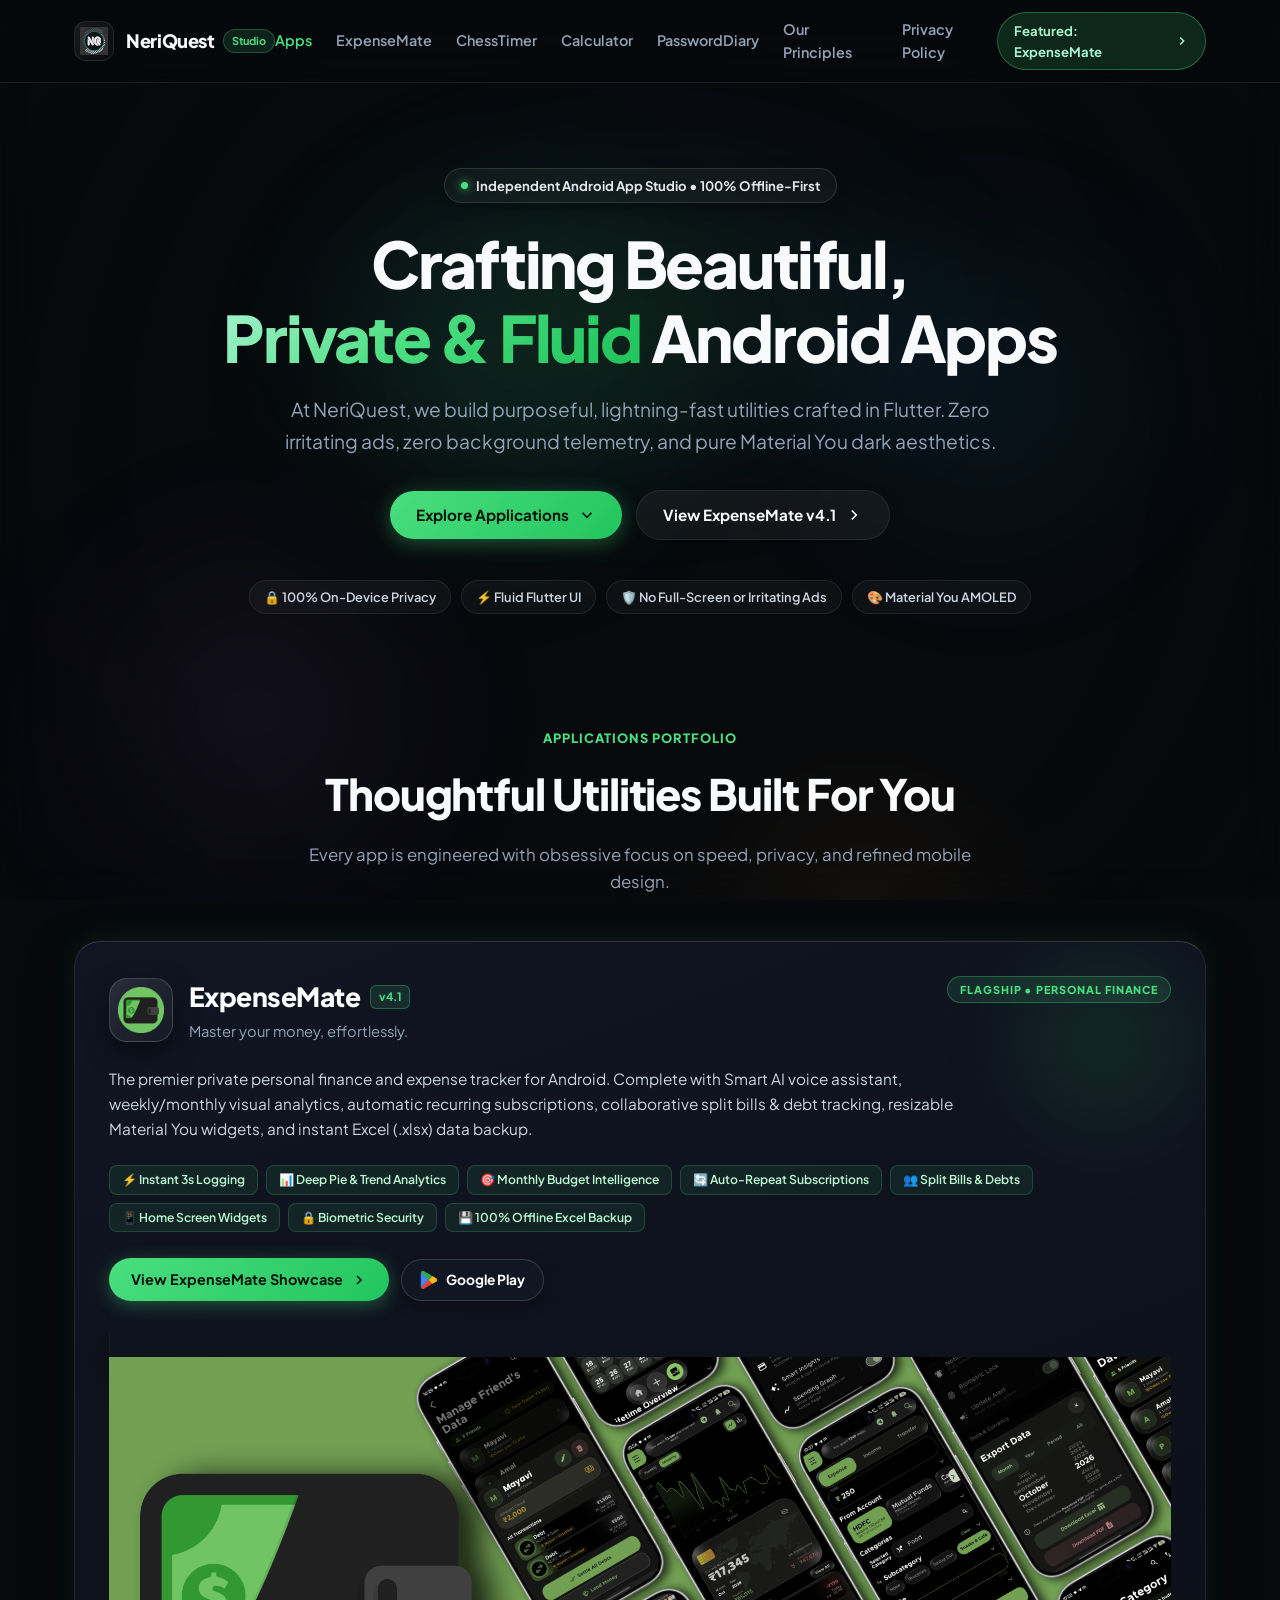
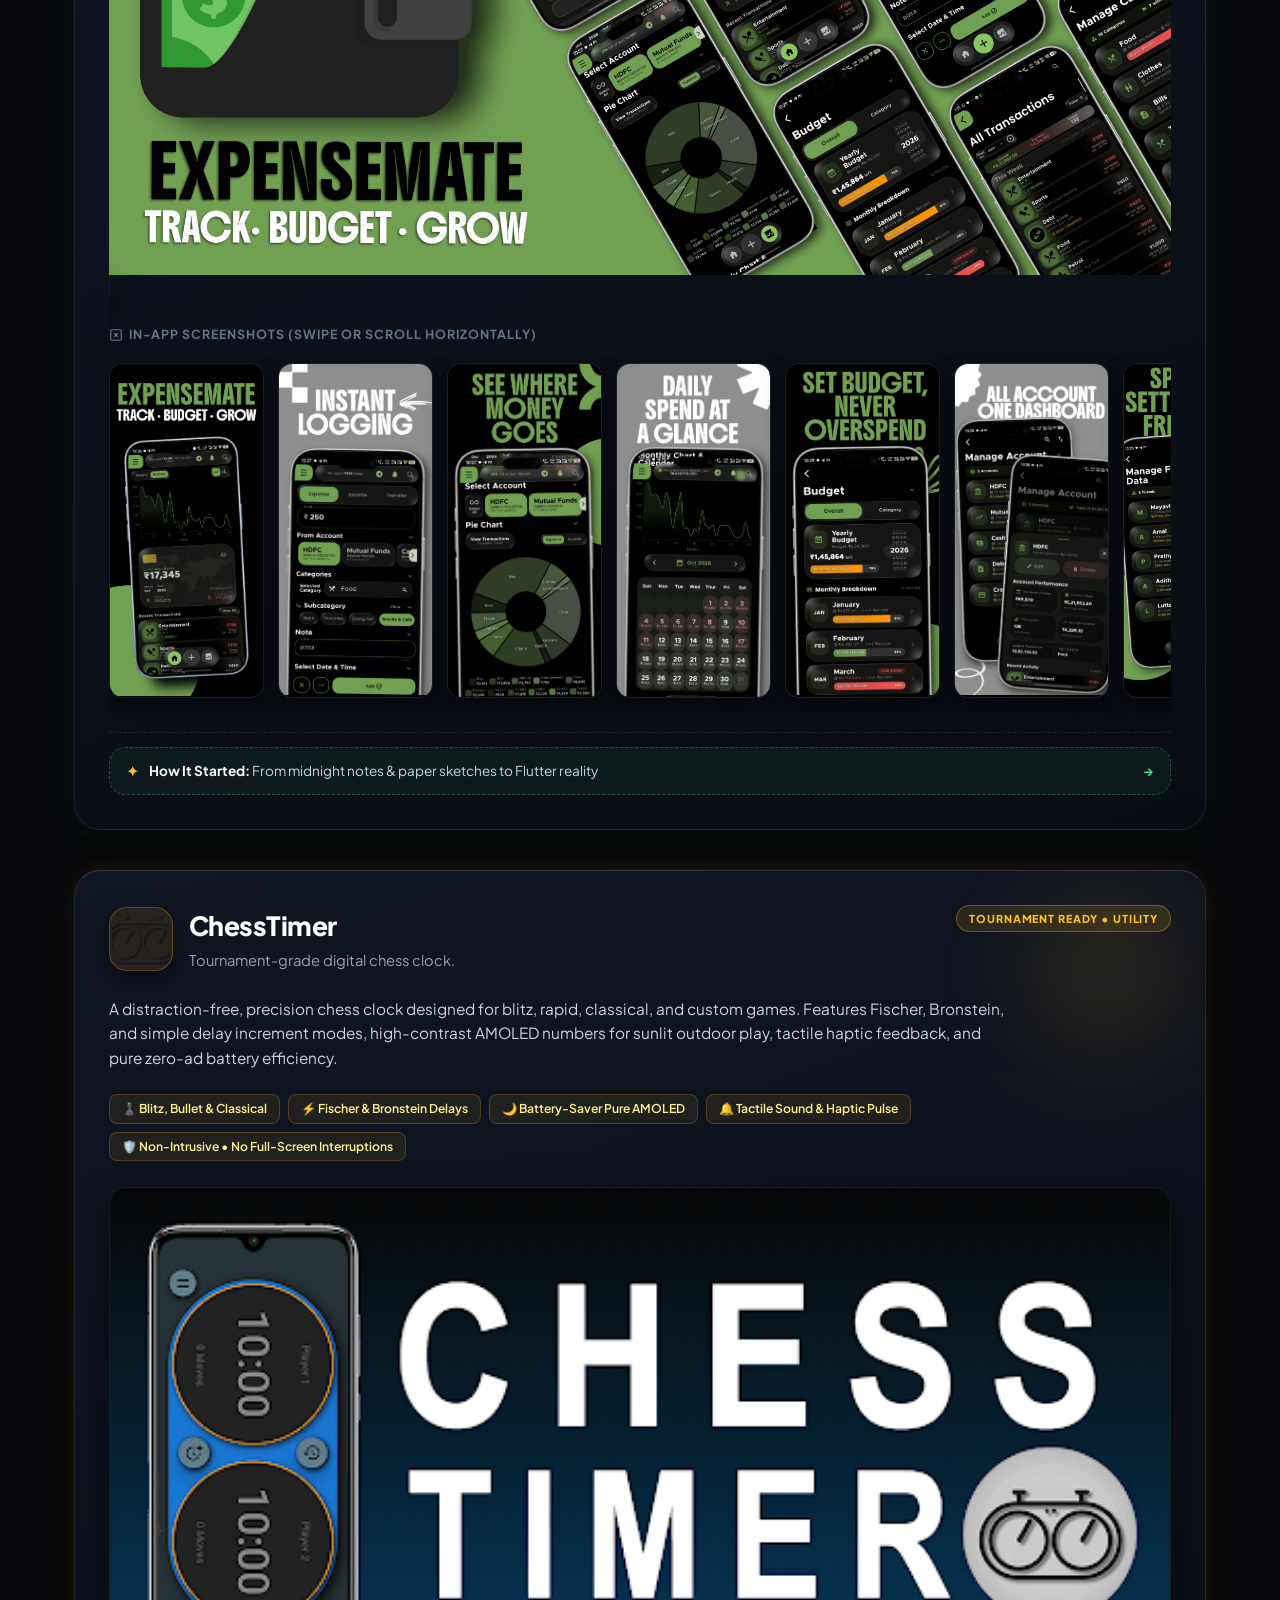
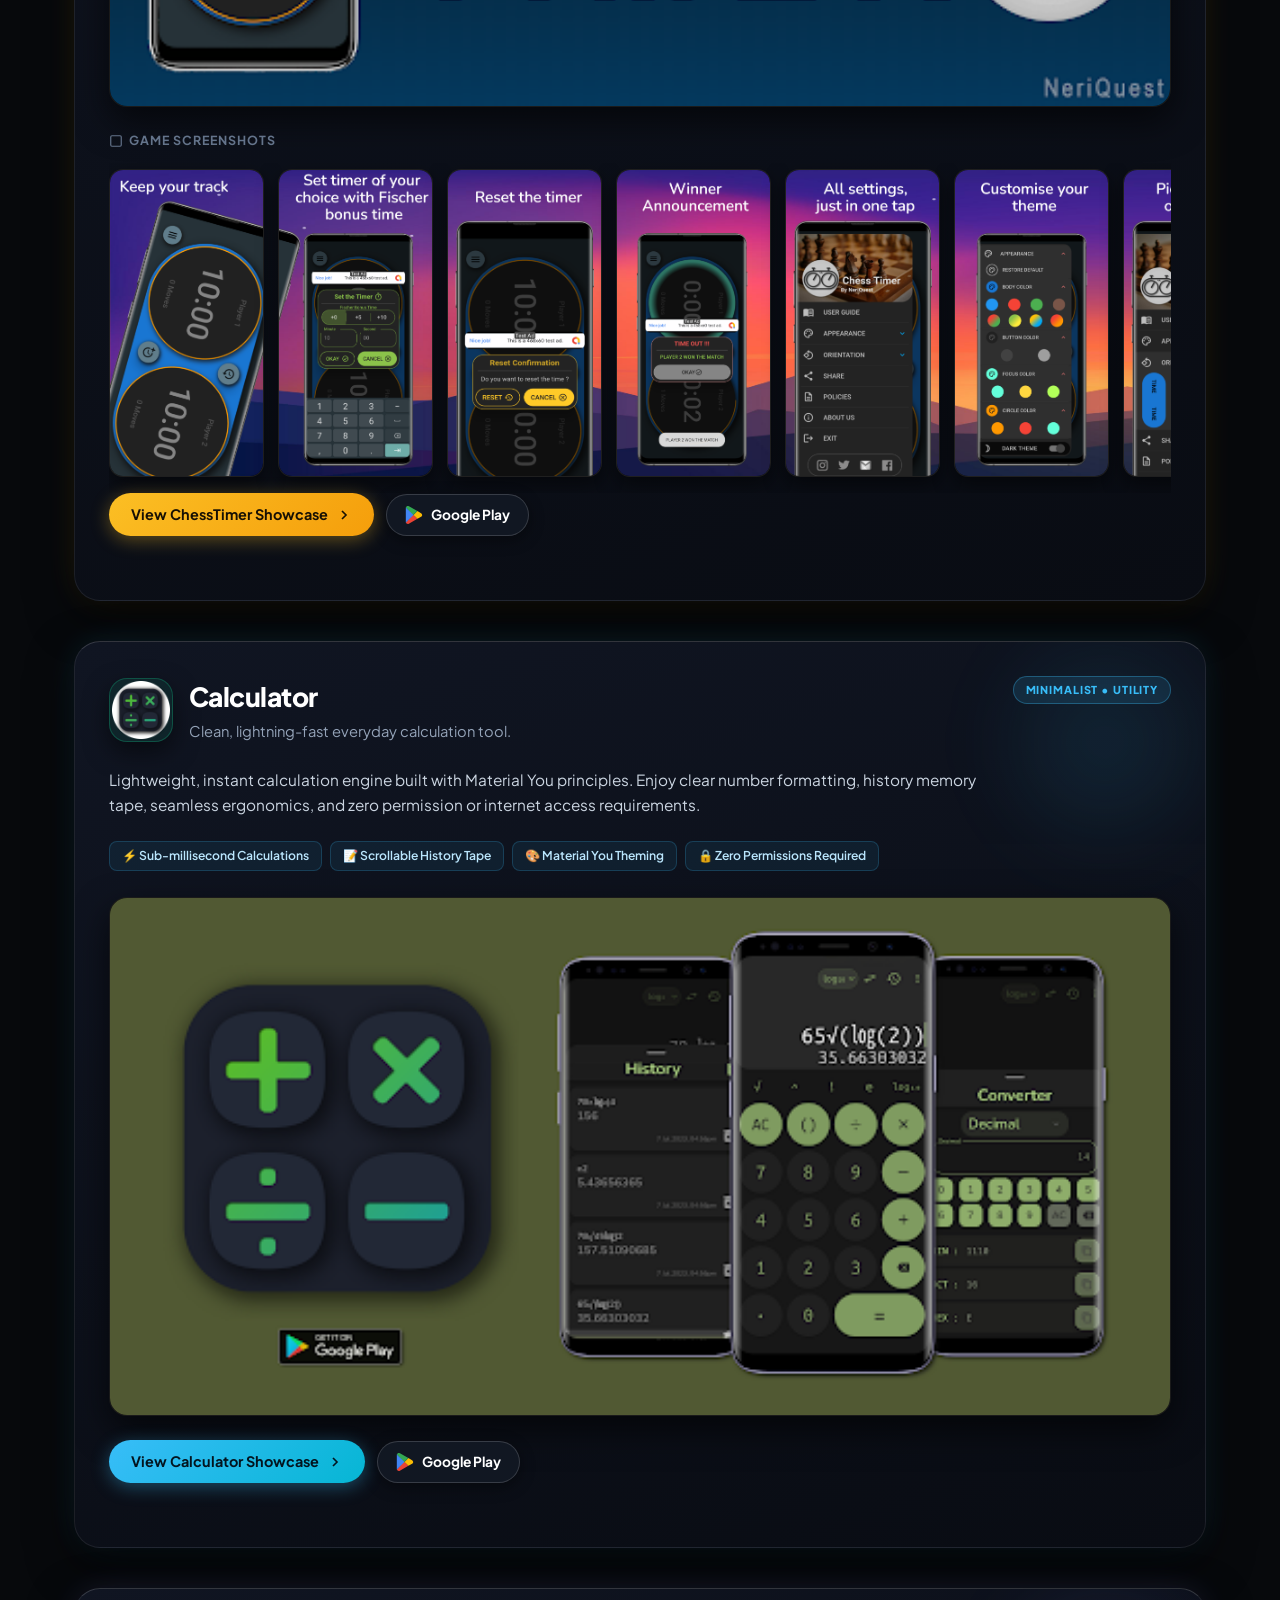
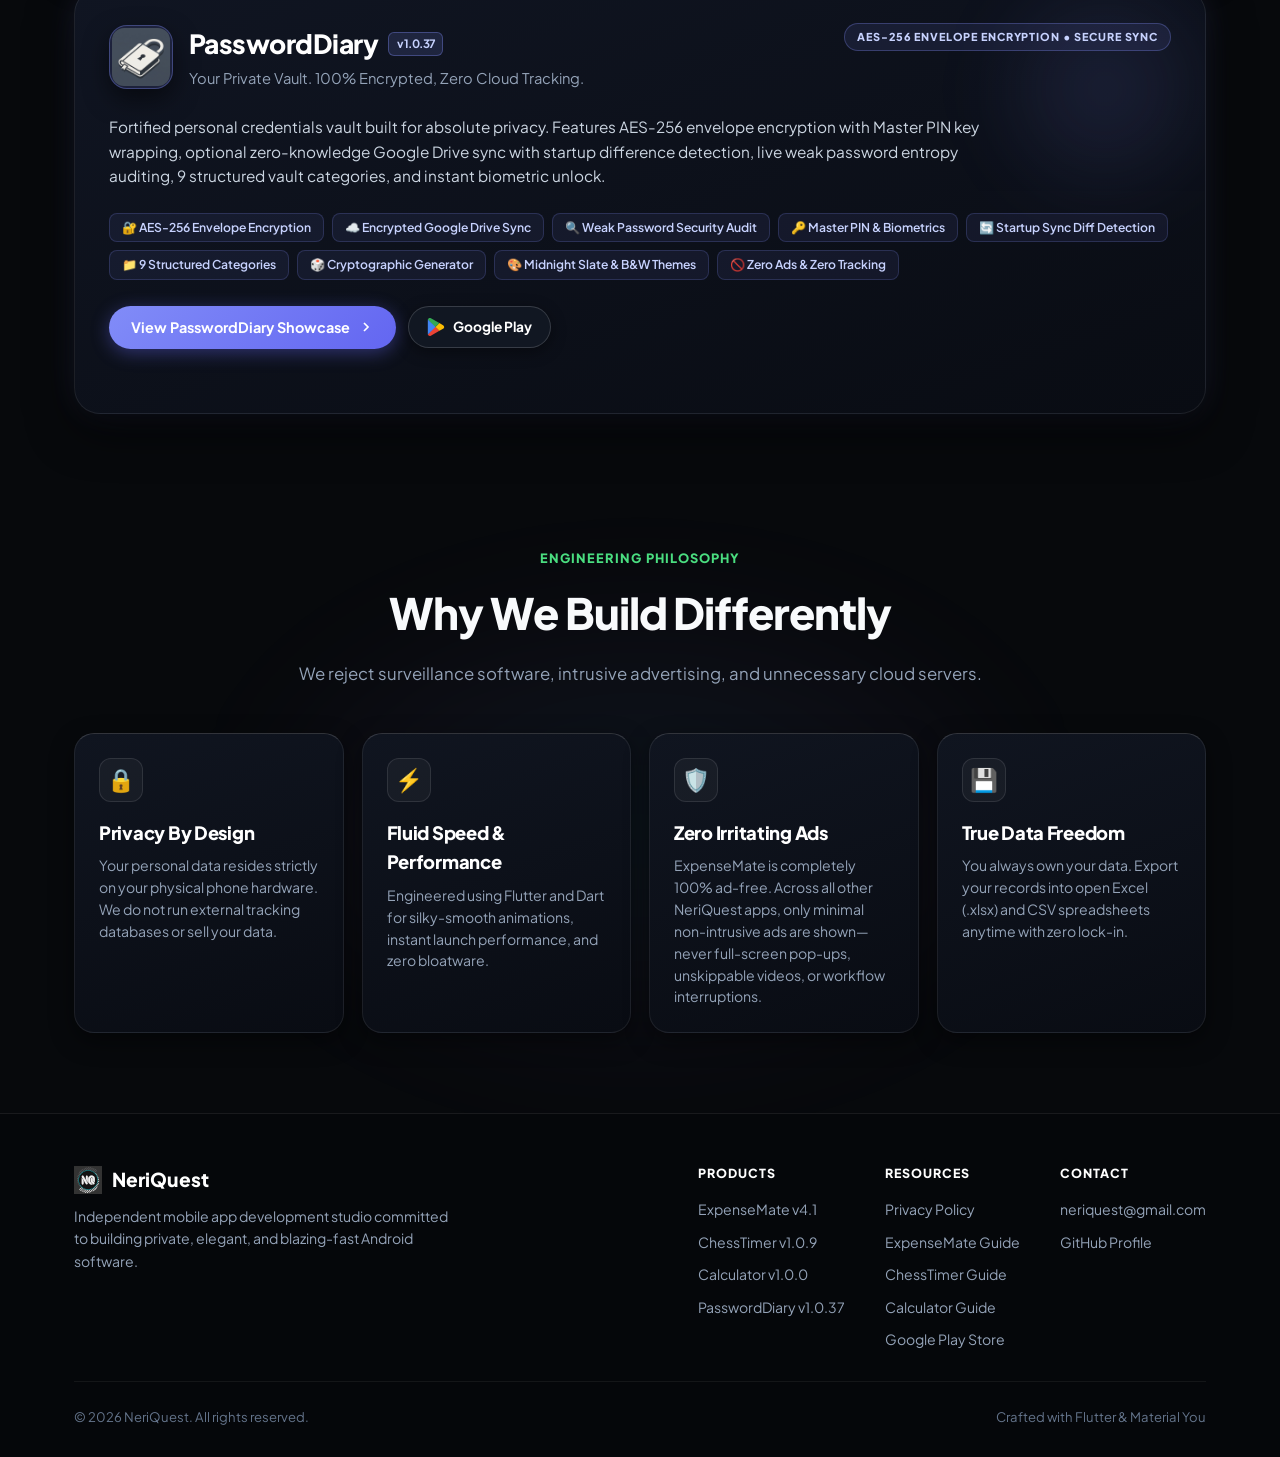
==== commit 01b103e5: "Update PasswordDiary with AES-256 envelope encryption, Google Drive sync, and fix mobile download bu" ====
--- a/index.html
+++ b/index.html
@@ -323,24 +323,25 @@
                 <div class="app-title-group">
                   <h3>
                     PasswordDiary
-                    <span class="app-version-badge" style="background: rgba(129, 140, 248, 0.15); color: #c7d2fe; border-color: rgba(129, 140, 248, 0.35);">v1.0</span>
+                    <span class="app-version-badge" style="background: rgba(129, 140, 248, 0.15); color: #c7d2fe; border-color: rgba(129, 140, 248, 0.35);">v1.0.37</span>
                   </h3>
-                  <p class="app-tagline">Your Private Vault. 100% On-Device, Zero Cloud.</p>
-                </div>
-              </div>
-              <span class="app-tag-pill" style="color: #c7d2fe; background: rgba(129, 140, 248, 0.1); border-color: rgba(129, 140, 248, 0.3);">ZERO-KNOWLEDGE • PASSWORDS &amp; VAULT</span>
+                  <p class="app-tagline">Your Private Vault. 100% Encrypted, Zero Cloud Tracking.</p>
+                </div>
+              </div>
+              <span class="app-tag-pill" style="color: #c7d2fe; background: rgba(129, 140, 248, 0.1); border-color: rgba(129, 140, 248, 0.3);">AES-256 ENVELOPE ENCRYPTION • SECURE SYNC</span>
             </div>
 
             <p class="app-desc">
-              Fortified personal credentials vault and password manager built for absolute offline privacy. Features native Android biometric hardware unlock, encrypted local SQLite database, 9 structured vault categories with dynamic custom fields, cryptographic password generator, and automatic background lock.
+              Fortified personal credentials vault built for absolute privacy. Features AES-256 envelope encryption with Master PIN key wrapping, optional zero-knowledge Google Drive sync with startup difference detection, live weak password entropy auditing, 9 structured vault categories, and instant biometric unlock.
             </p>
 
             <div class="app-feature-chips">
-              <span class="app-feature-chip">🔒 100% Offline SQLite Vault</span>
-              <span class="app-feature-chip">🛡️ Biometric &amp; Master PIN</span>
-              <span class="app-feature-chip">⏱️ Background Auto-Lock</span>
-              <span class="app-feature-chip">💳 9 Structured Categories</span>
-              <span class="app-feature-chip">⚡ Dynamic Custom Fields</span>
+              <span class="app-feature-chip">🔐 AES-256 Envelope Encryption</span>
+              <span class="app-feature-chip">☁️ Encrypted Google Drive Sync</span>
+              <span class="app-feature-chip">🔍 Weak Password Security Audit</span>
+              <span class="app-feature-chip">🔑 Master PIN &amp; Biometrics</span>
+              <span class="app-feature-chip">🔄 Startup Sync Diff Detection</span>
+              <span class="app-feature-chip">📁 9 Structured Categories</span>
               <span class="app-feature-chip">🎲 Cryptographic Generator</span>
               <span class="app-feature-chip">🎨 Midnight Slate &amp; B&amp;W Themes</span>
               <span class="app-feature-chip">🚫 Zero Ads &amp; Zero Tracking</span>
@@ -426,7 +427,7 @@
             <a href="expensemate/">ExpenseMate v4.1</a>
             <a href="chesstimer/">ChessTimer v1.0.9</a>
             <a href="calculator/">Calculator v1.0.0</a>
-            <a href="passworddiary/">PasswordDiary v1.0</a>
+            <a href="passworddiary/">PasswordDiary v1.0.37</a>
           </div>
 
           <div class="footer-links-group">
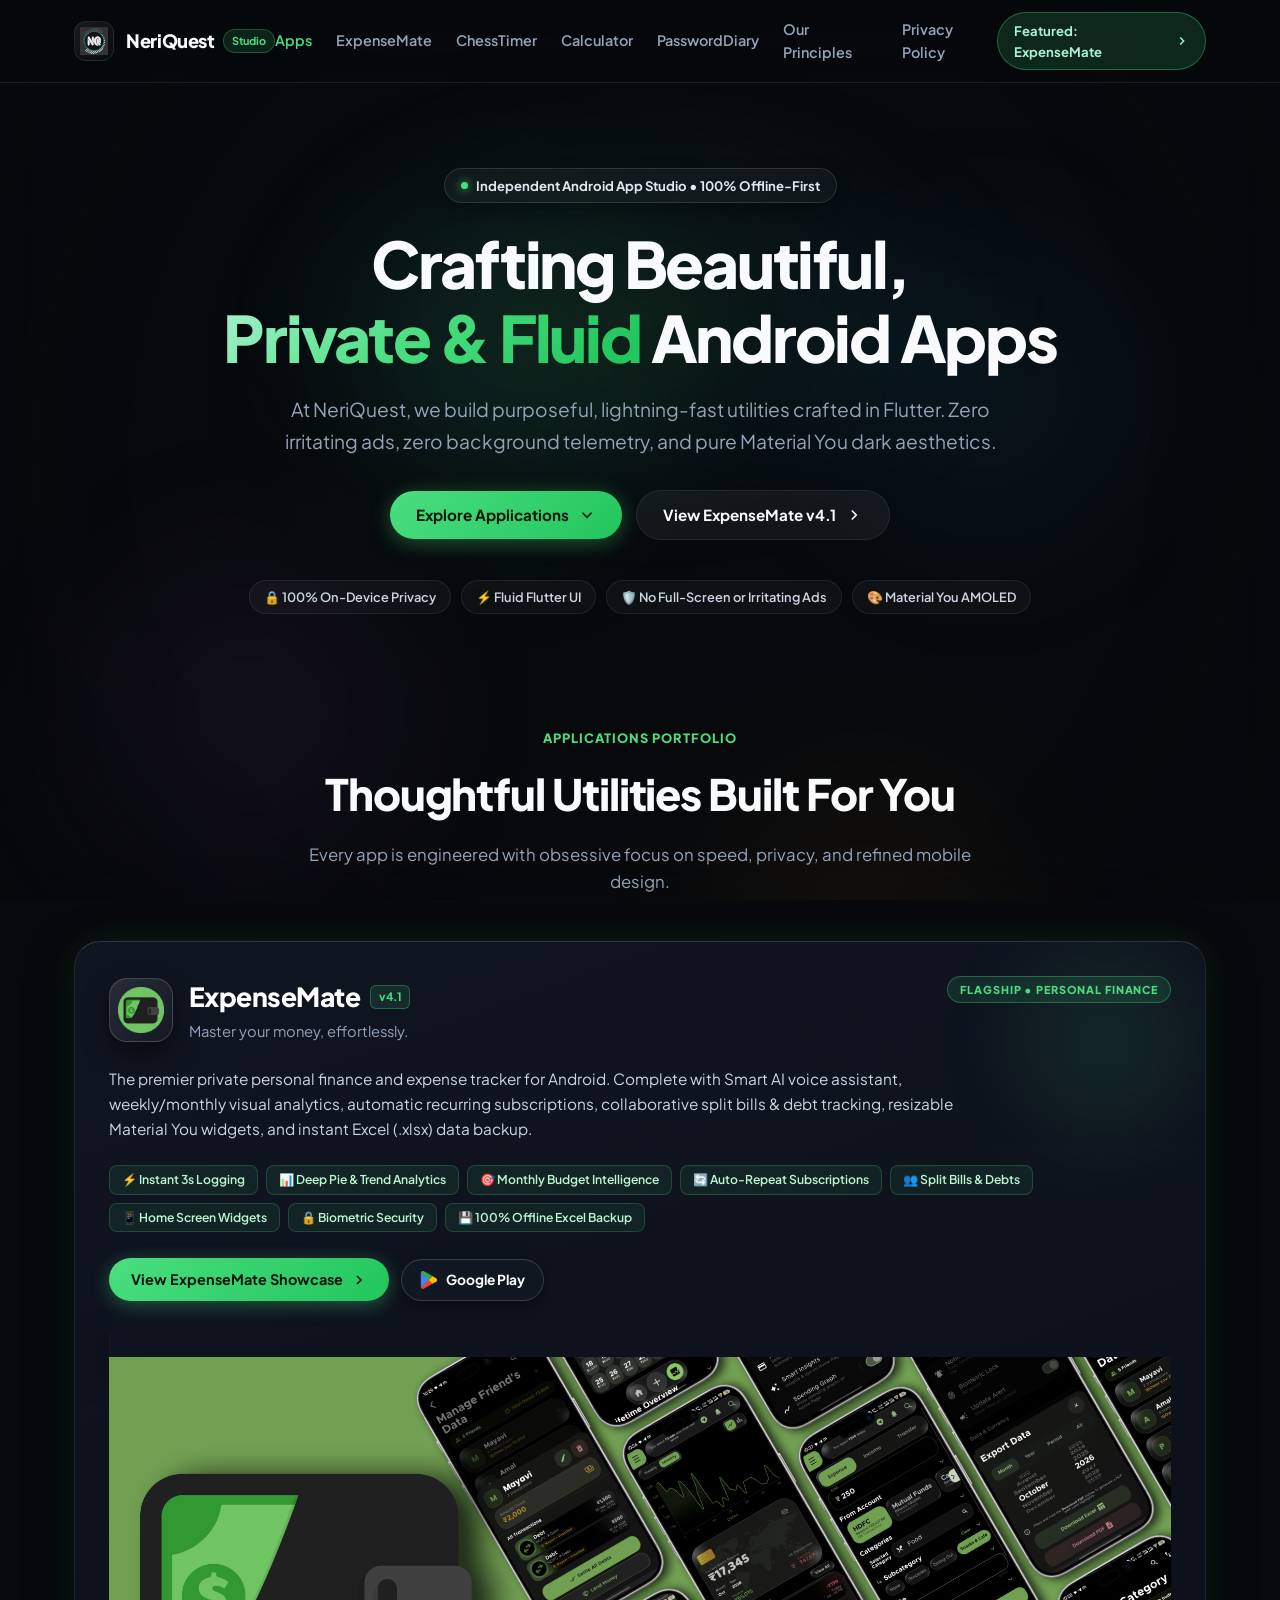
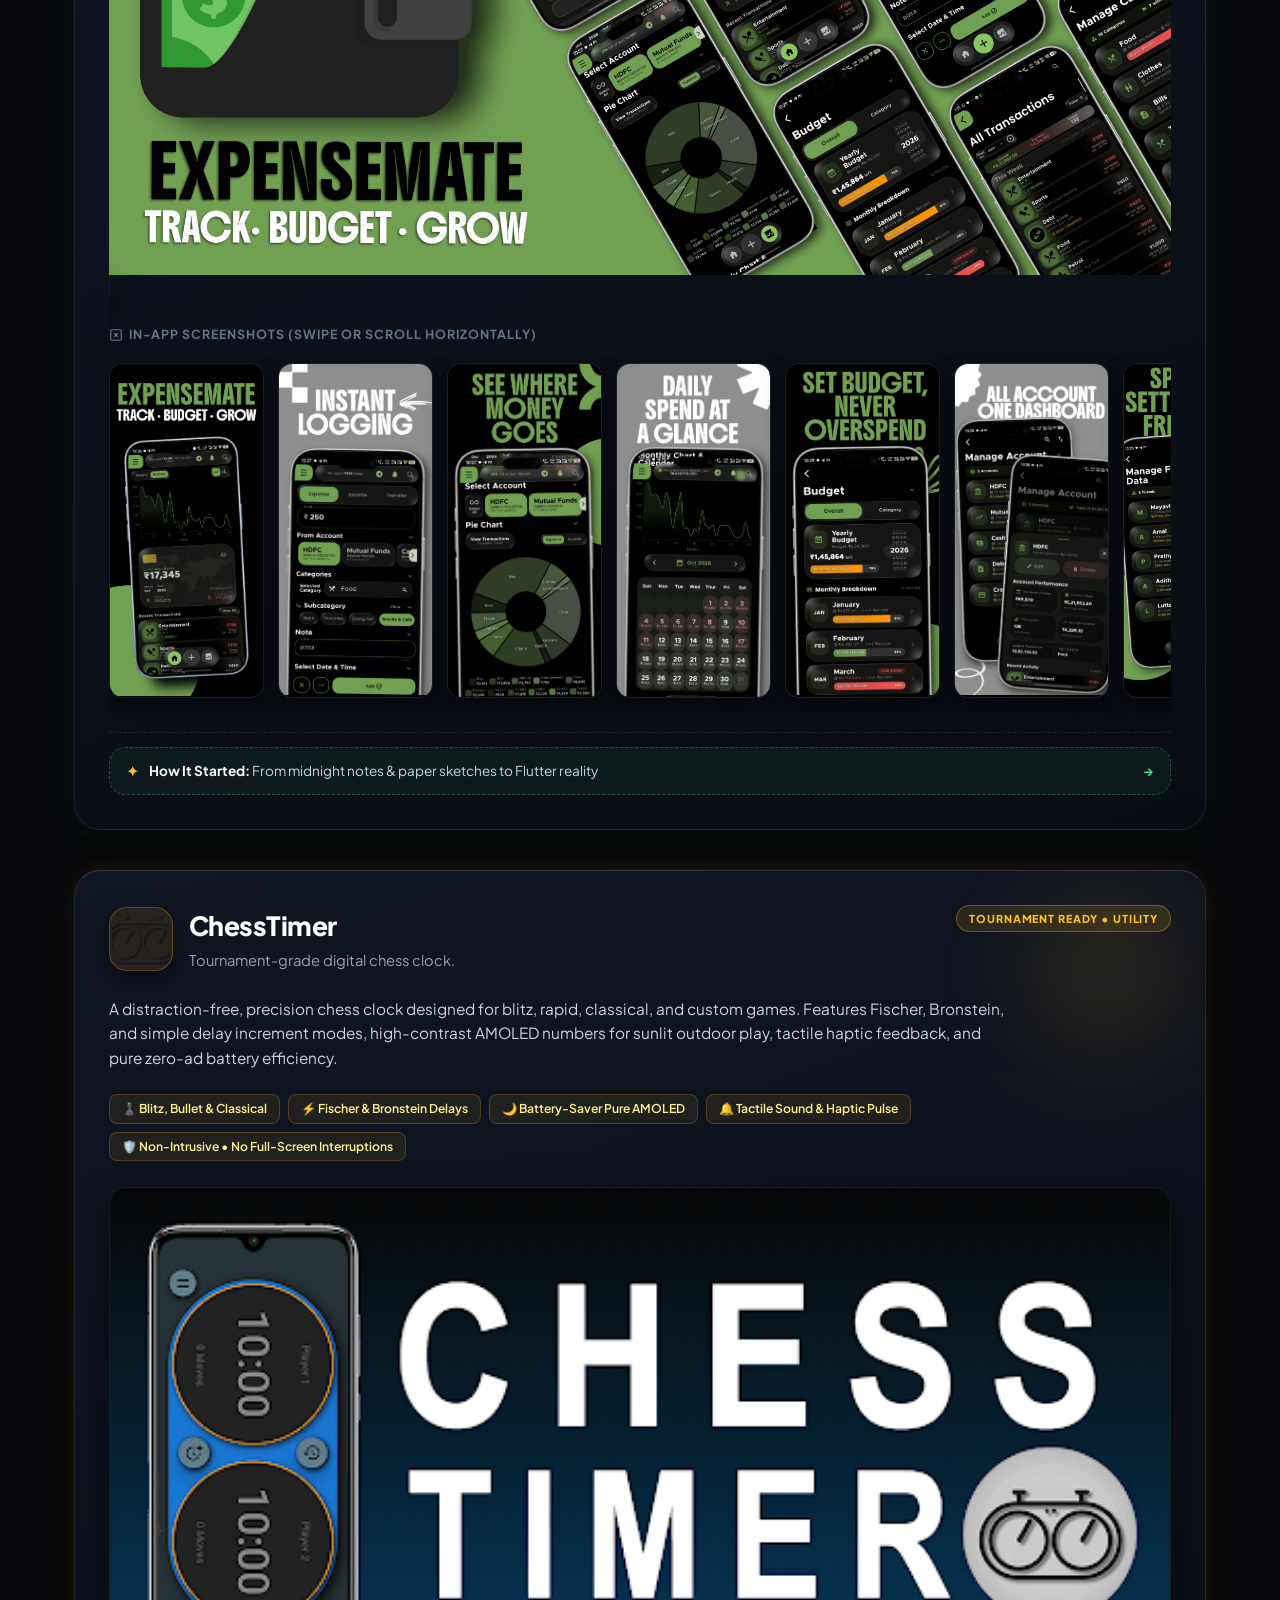
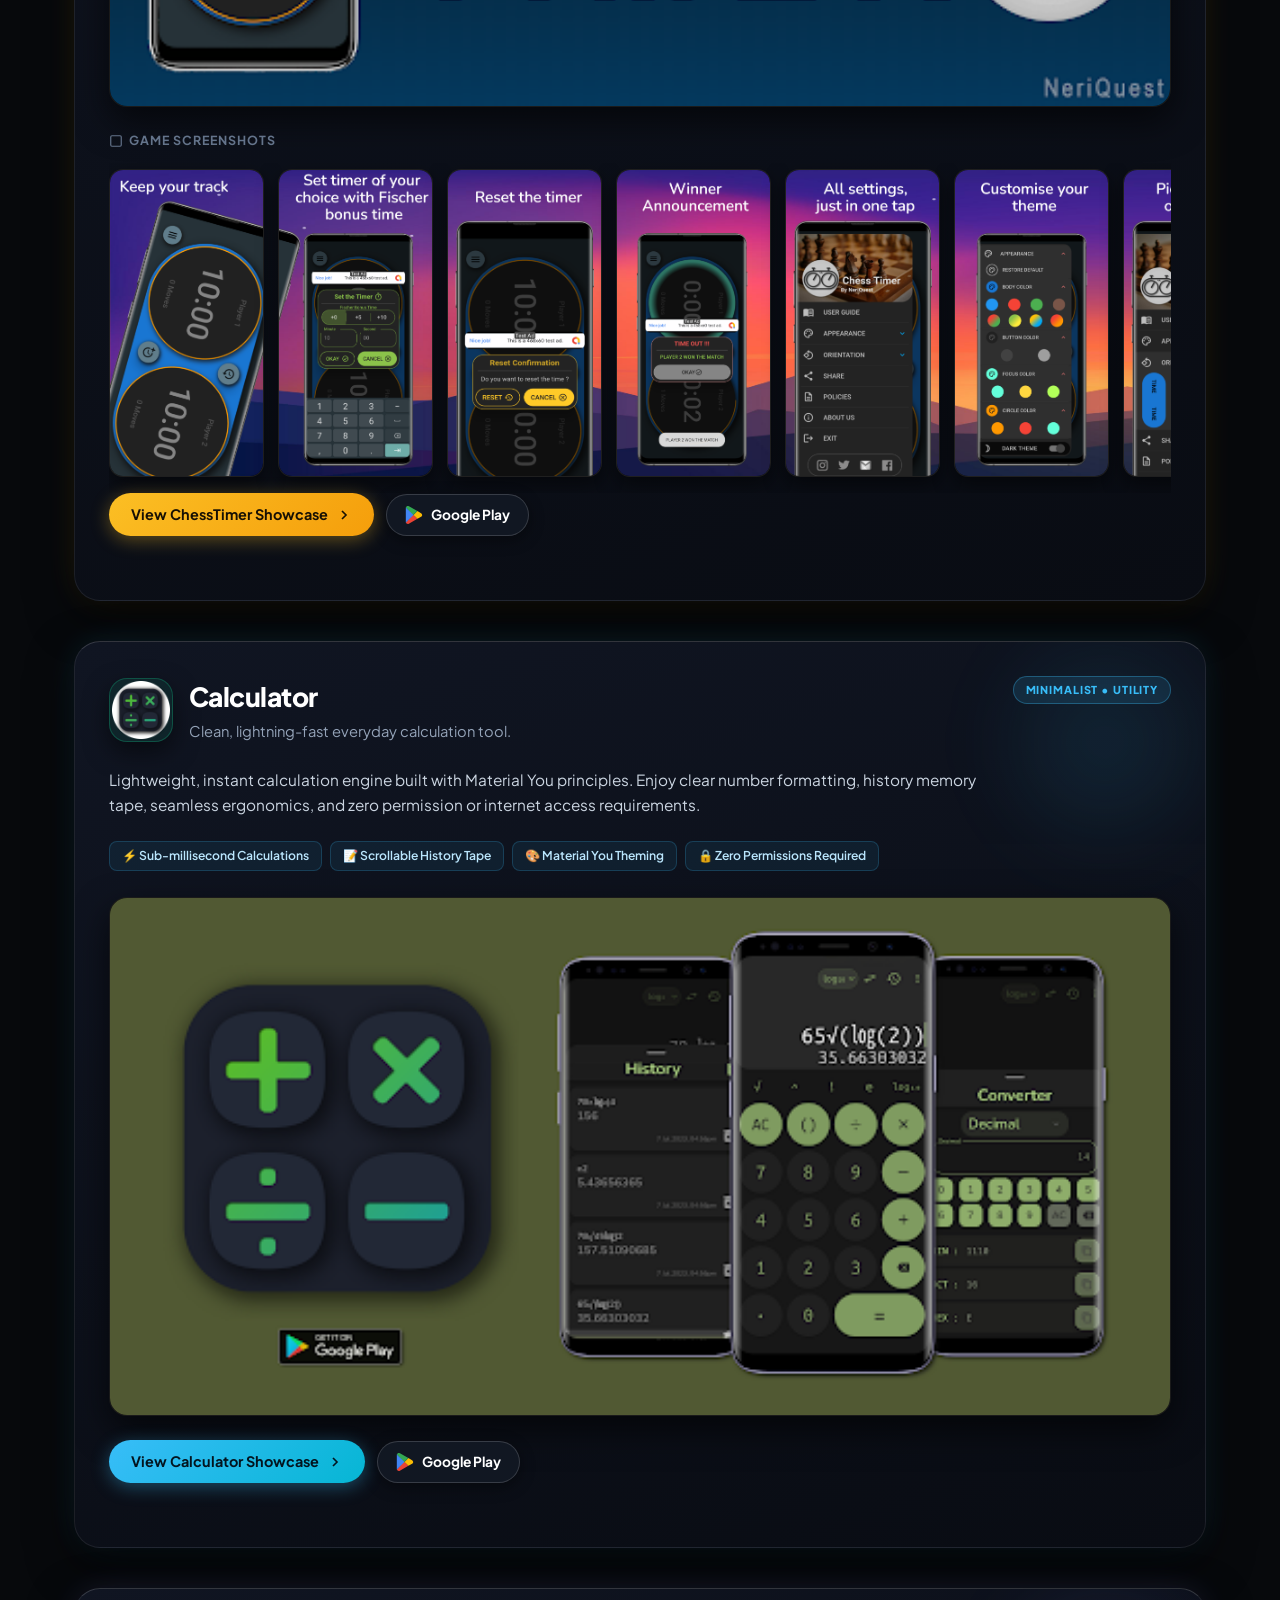
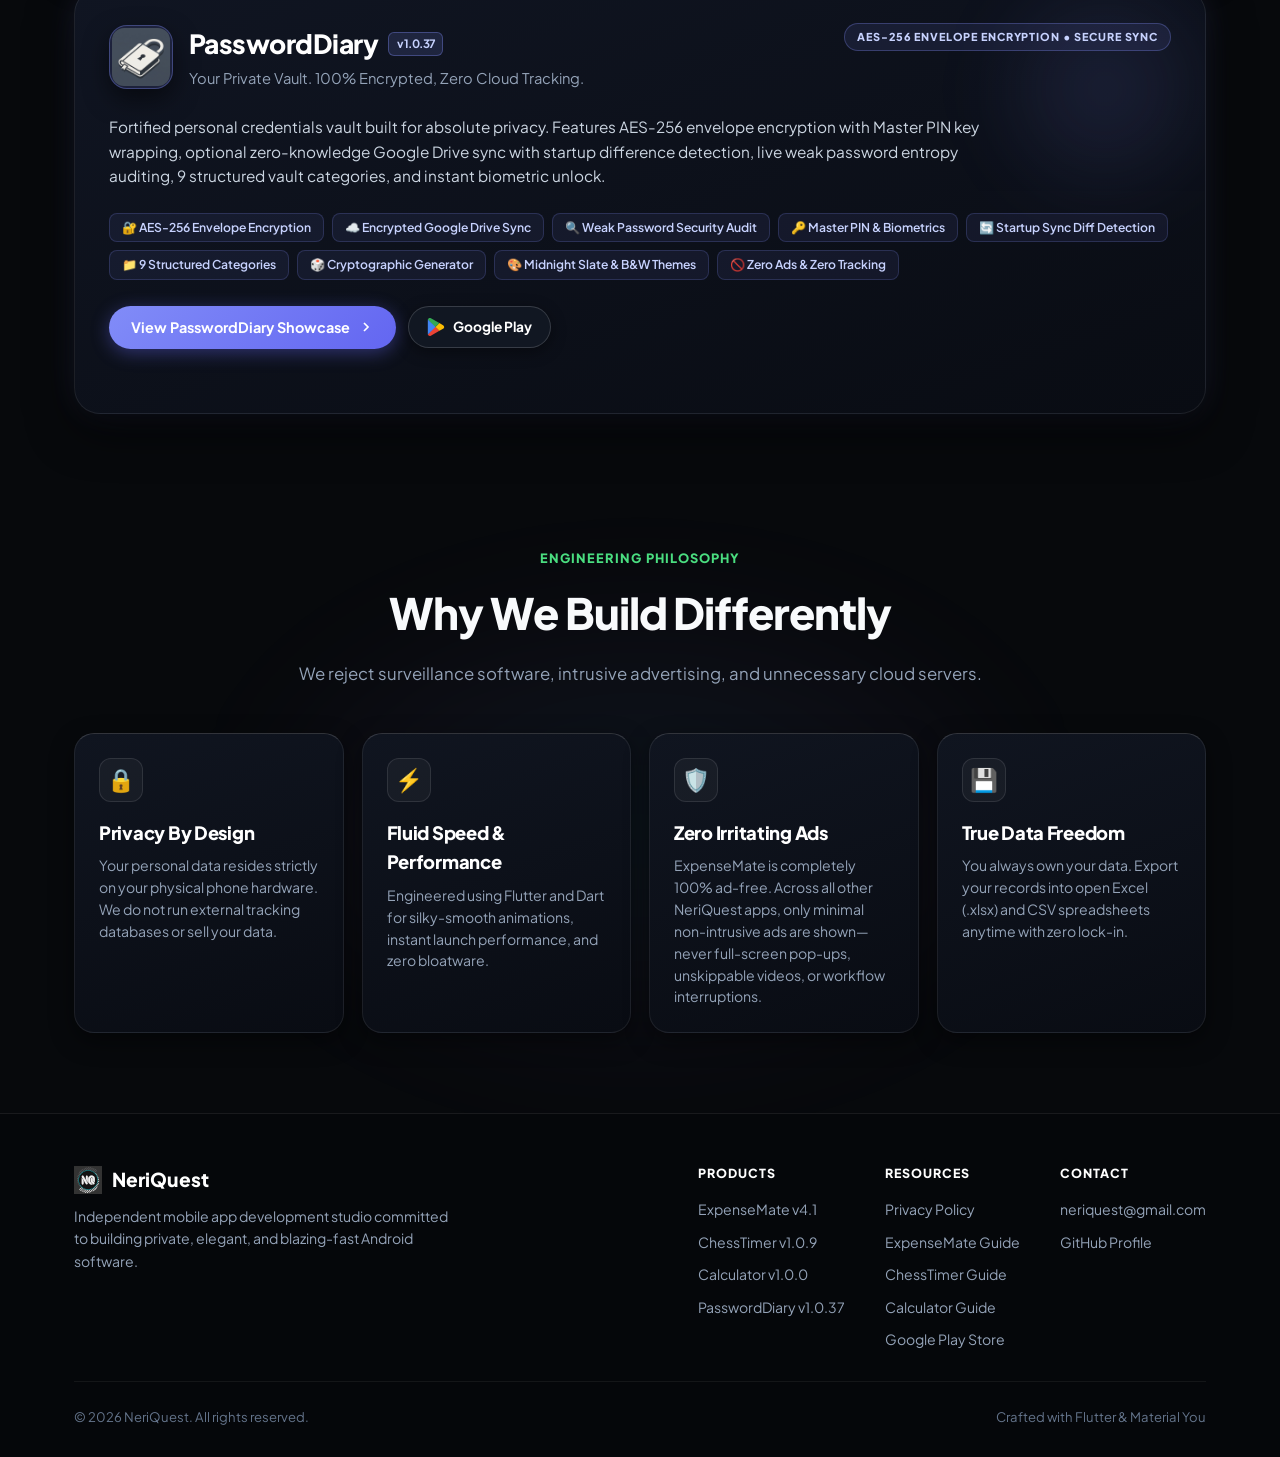
==== commit 57d19823: "Unify top navbar responsive behavior across all pages matching ExpenseMate" ====
--- a/index.html
+++ b/index.html
@@ -47,8 +47,9 @@
       </nav>
 
       <a href="expensemate/" class="btn-topbar-cta" title="Explore Flagship ExpenseMate">
-        <span>Featured: ExpenseMate</span>
-        <svg width="14" height="14" viewBox="0 0 24 24" fill="none" stroke="currentColor" stroke-width="2.5"><path d="m9 18 6-6-6-6"/></svg>
+        <span class="topbar-cta-text-full">Featured: ExpenseMate</span>
+        <span class="topbar-cta-text-short">ExpenseMate</span>
+        <svg class="topbar-cta-icon" width="14" height="14" viewBox="0 0 24 24" fill="none" stroke="currentColor" stroke-width="2.5"><path d="m9 18 6-6-6-6"/></svg>
       </a>
     </div>
   </header>
--- a/style.css
+++ b/style.css
@@ -1138,3 +1138,57 @@
 .origin-story-link:hover .origin-arrow-icon {
   transform: translateX(3px);
 }
+
+/* Responsive Navbar Helpers */
+.topbar-cta-text-full {
+  display: inline;
+}
+
+.topbar-cta-text-short {
+  display: none;
+}
+
+@media (max-width: 768px) {
+  .navbar {
+    padding: 10px 0;
+  }
+
+  .nav-container {
+    padding: 0 16px;
+    gap: 10px;
+  }
+
+  .topbar-cta-text-full {
+    display: none;
+  }
+
+  .topbar-cta-text-short {
+    display: inline;
+  }
+
+  .btn-topbar-cta {
+    padding: 7px 12px;
+    font-size: 0.82rem;
+    flex-shrink: 0;
+  }
+}
+
+@media (max-width: 400px) {
+  .brand-badge {
+    display: none;
+  }
+
+  .nav-logo-box {
+    width: 34px;
+    height: 34px;
+  }
+
+  .brand-name {
+    font-size: 1.05rem;
+  }
+
+  .btn-topbar-cta {
+    padding: 6px 10px;
+    font-size: 0.78rem;
+  }
+}
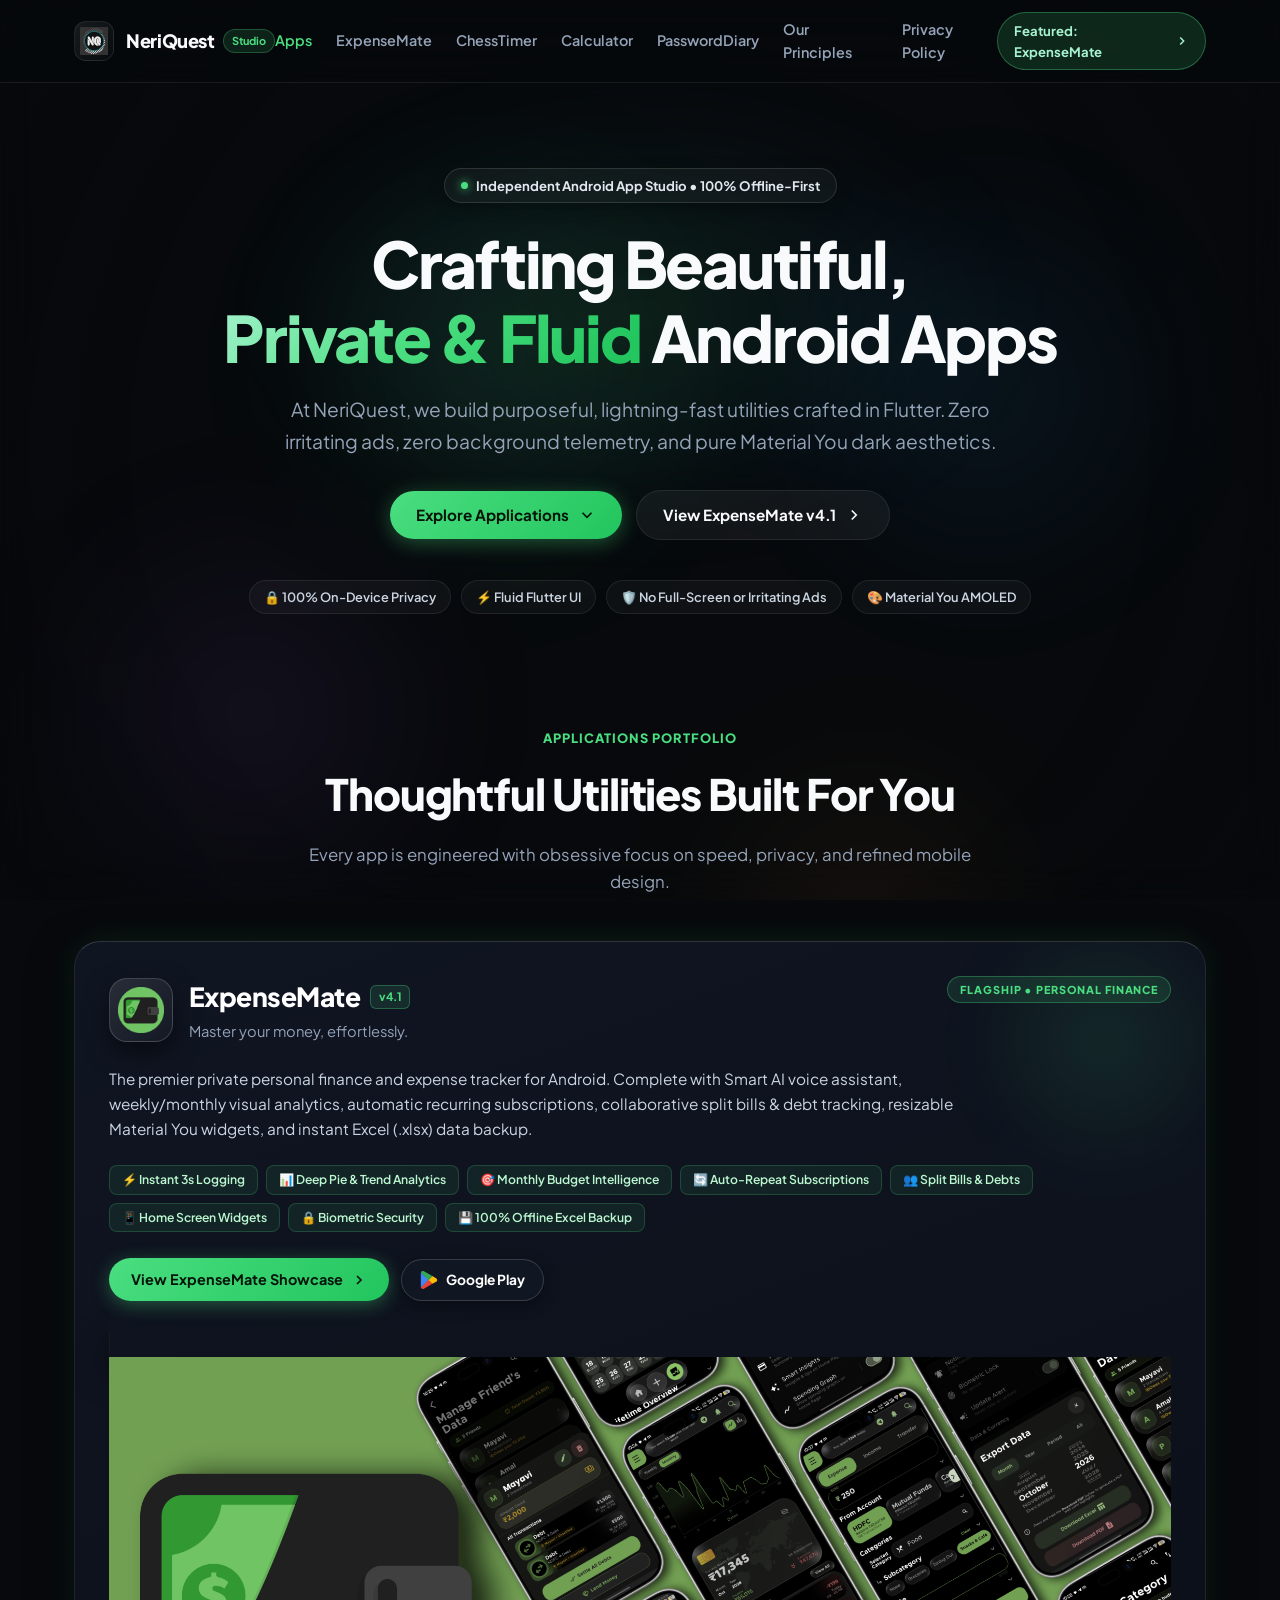
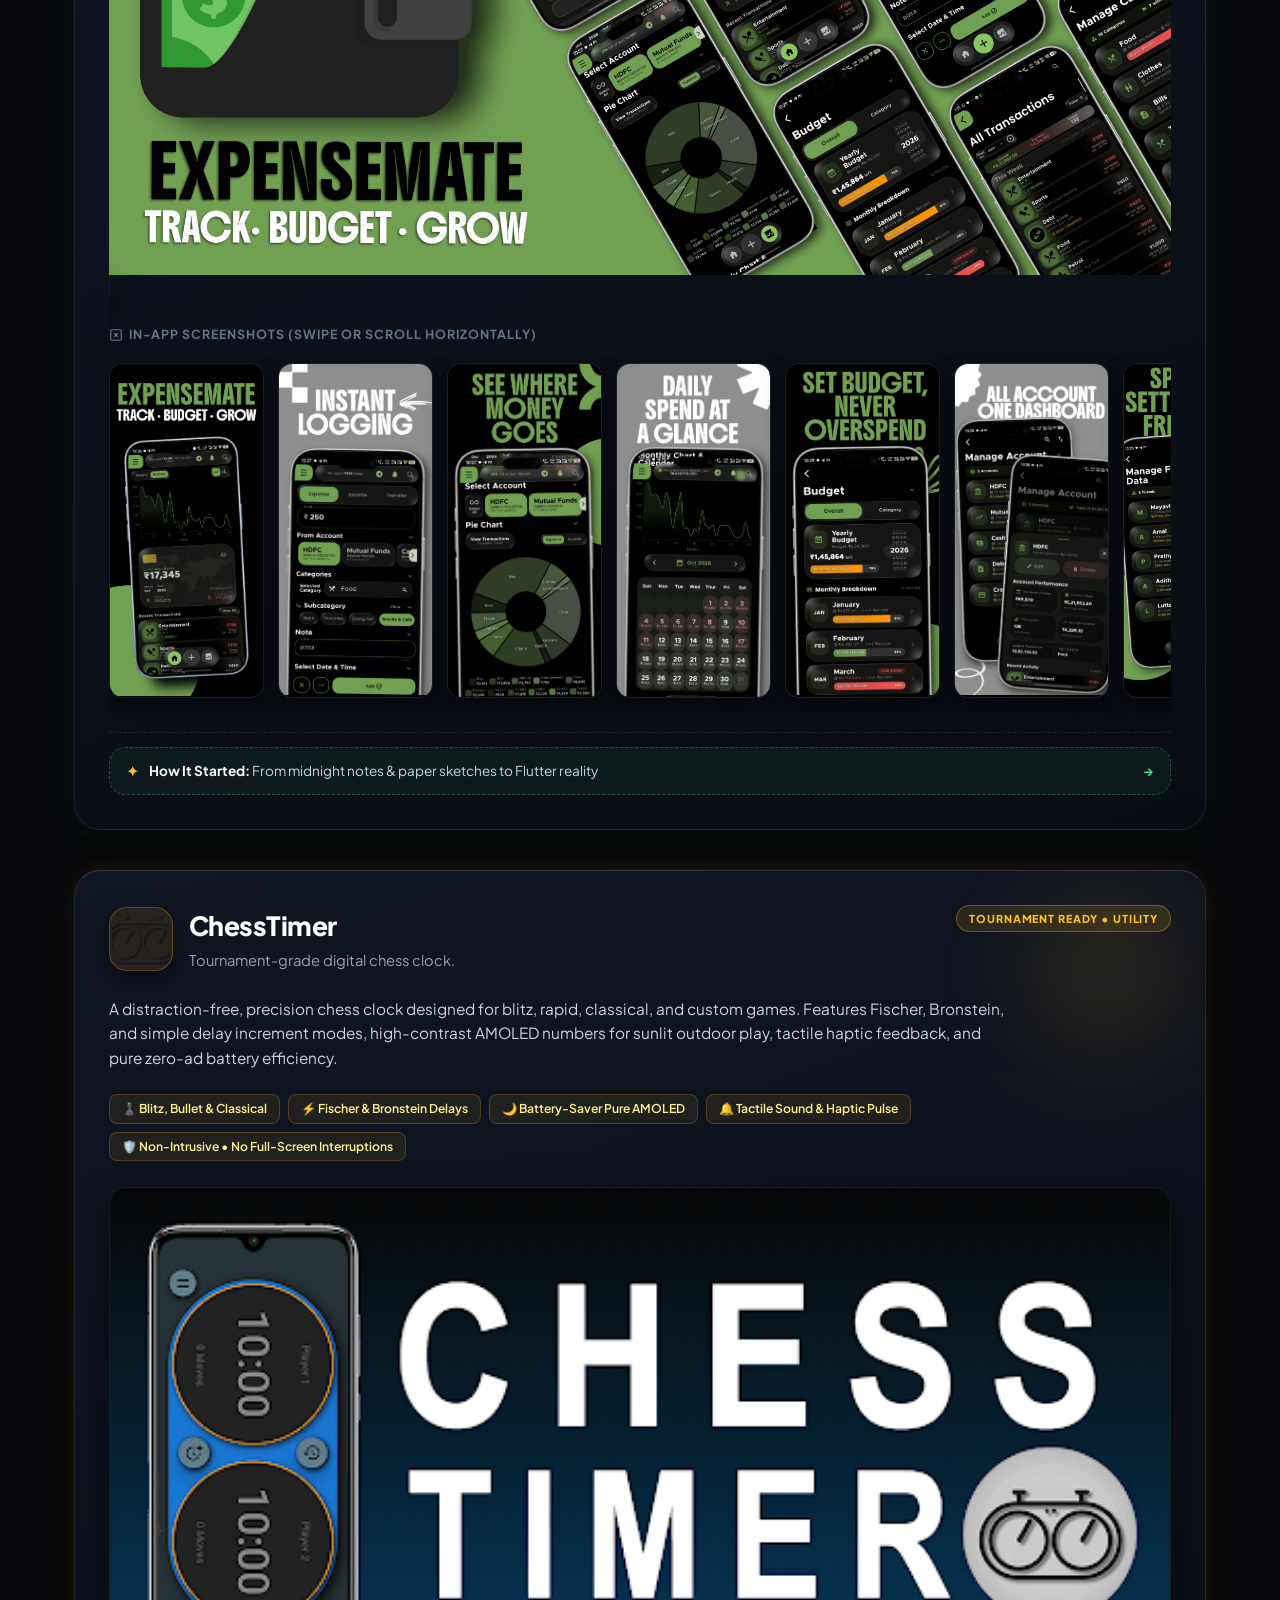
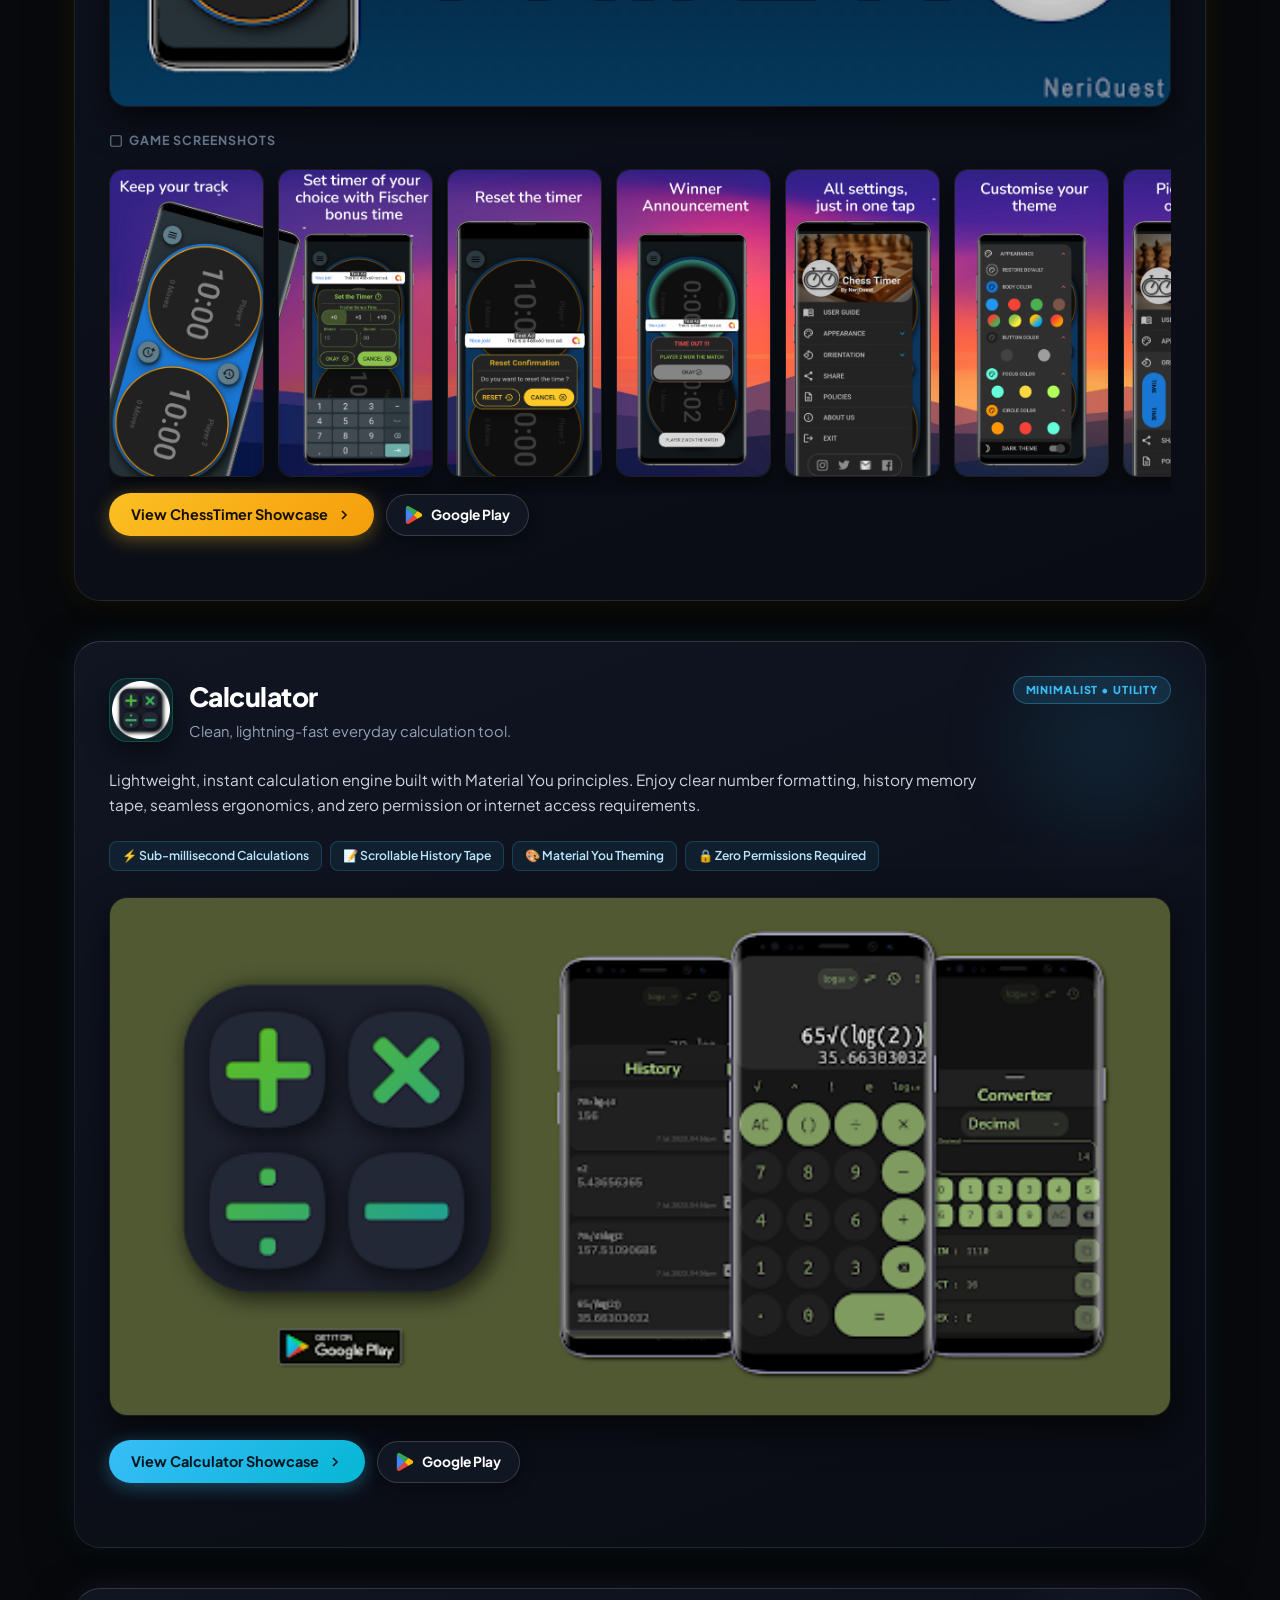
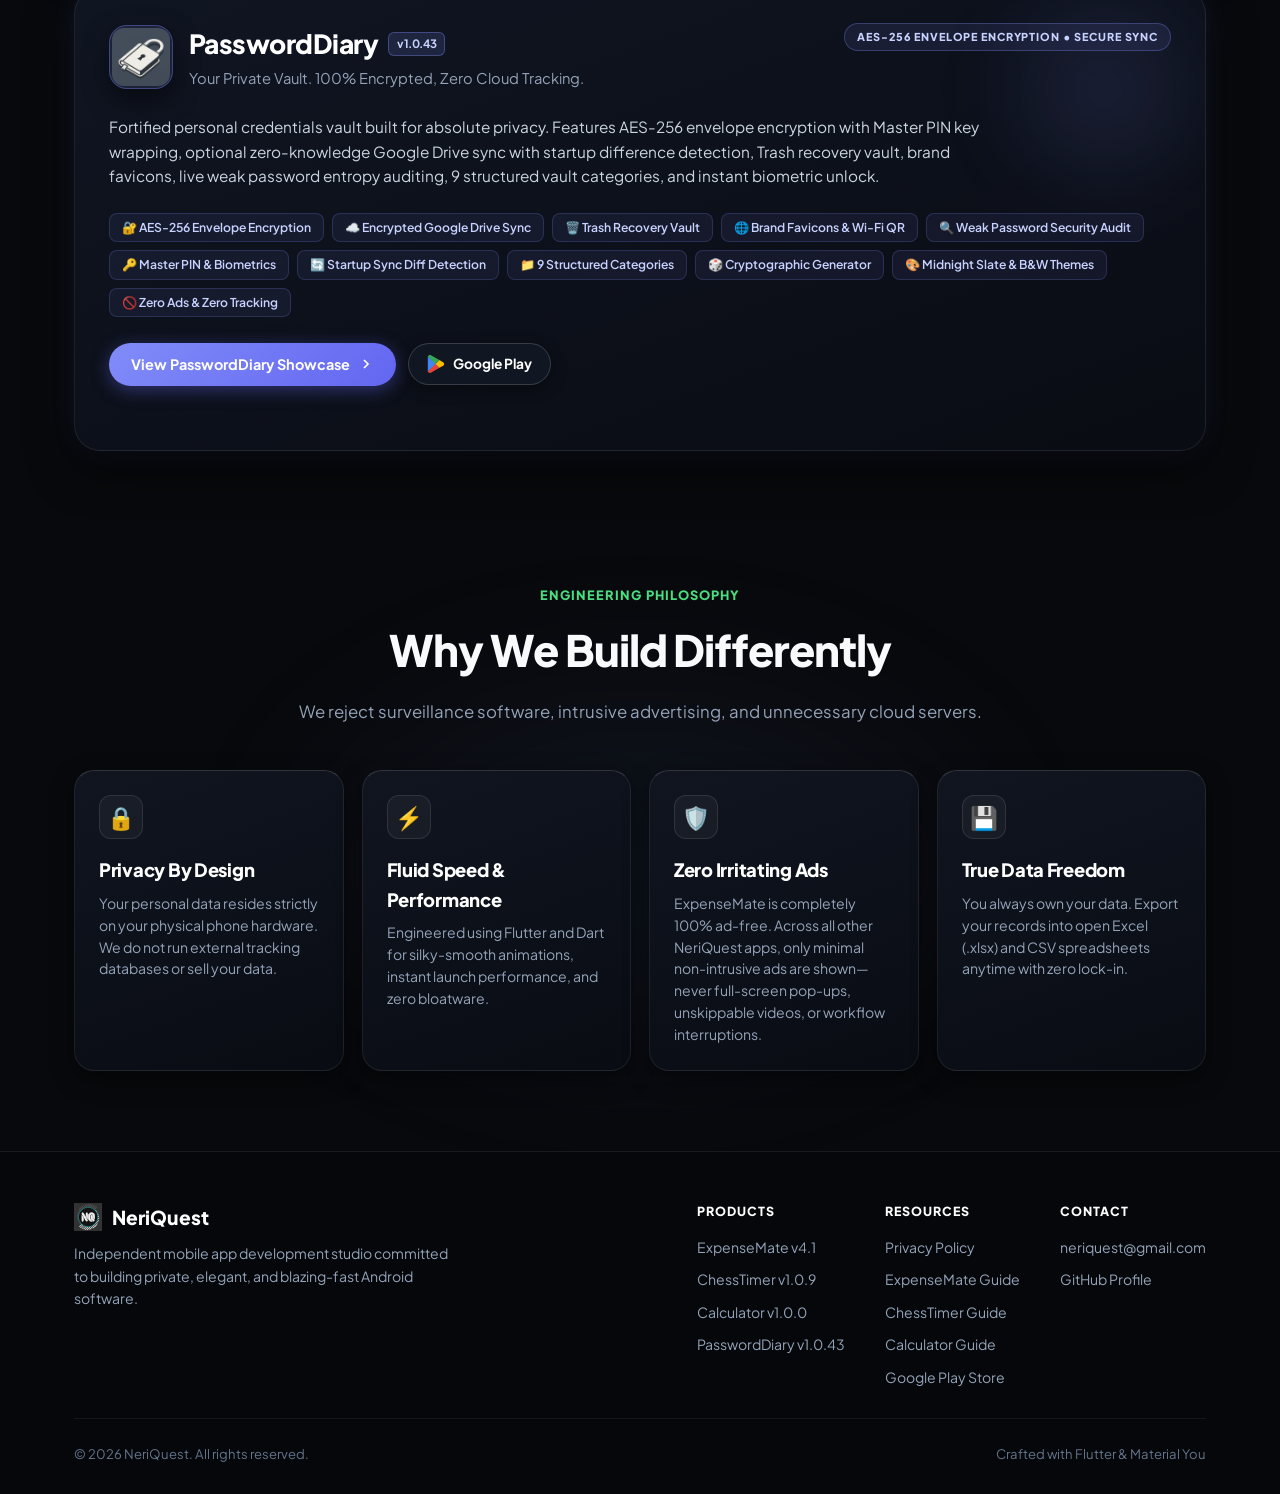
==== commit 548eea99: "Update PasswordDiary to v1.0.43 (Build 45): Trash recovery vault, brand favicons, Wi-Fi QR, and biom" ====
--- a/index.html
+++ b/index.html
@@ -324,7 +324,7 @@
                 <div class="app-title-group">
                   <h3>
                     PasswordDiary
-                    <span class="app-version-badge" style="background: rgba(129, 140, 248, 0.15); color: #c7d2fe; border-color: rgba(129, 140, 248, 0.35);">v1.0.37</span>
+                    <span class="app-version-badge" style="background: rgba(129, 140, 248, 0.15); color: #c7d2fe; border-color: rgba(129, 140, 248, 0.35);">v1.0.43</span>
                   </h3>
                   <p class="app-tagline">Your Private Vault. 100% Encrypted, Zero Cloud Tracking.</p>
                 </div>
@@ -333,12 +333,14 @@
             </div>
 
             <p class="app-desc">
-              Fortified personal credentials vault built for absolute privacy. Features AES-256 envelope encryption with Master PIN key wrapping, optional zero-knowledge Google Drive sync with startup difference detection, live weak password entropy auditing, 9 structured vault categories, and instant biometric unlock.
+              Fortified personal credentials vault built for absolute privacy. Features AES-256 envelope encryption with Master PIN key wrapping, optional zero-knowledge Google Drive sync with startup difference detection, Trash recovery vault, brand favicons, live weak password entropy auditing, 9 structured vault categories, and instant biometric unlock.
             </p>
 
             <div class="app-feature-chips">
               <span class="app-feature-chip">🔐 AES-256 Envelope Encryption</span>
               <span class="app-feature-chip">☁️ Encrypted Google Drive Sync</span>
+              <span class="app-feature-chip">🗑️ Trash Recovery Vault</span>
+              <span class="app-feature-chip">🌐 Brand Favicons &amp; Wi-Fi QR</span>
               <span class="app-feature-chip">🔍 Weak Password Security Audit</span>
               <span class="app-feature-chip">🔑 Master PIN &amp; Biometrics</span>
               <span class="app-feature-chip">🔄 Startup Sync Diff Detection</span>
@@ -428,7 +430,7 @@
             <a href="expensemate/">ExpenseMate v4.1</a>
             <a href="chesstimer/">ChessTimer v1.0.9</a>
             <a href="calculator/">Calculator v1.0.0</a>
-            <a href="passworddiary/">PasswordDiary v1.0.37</a>
+            <a href="passworddiary/">PasswordDiary v1.0.43</a>
           </div>
 
           <div class="footer-links-group">
